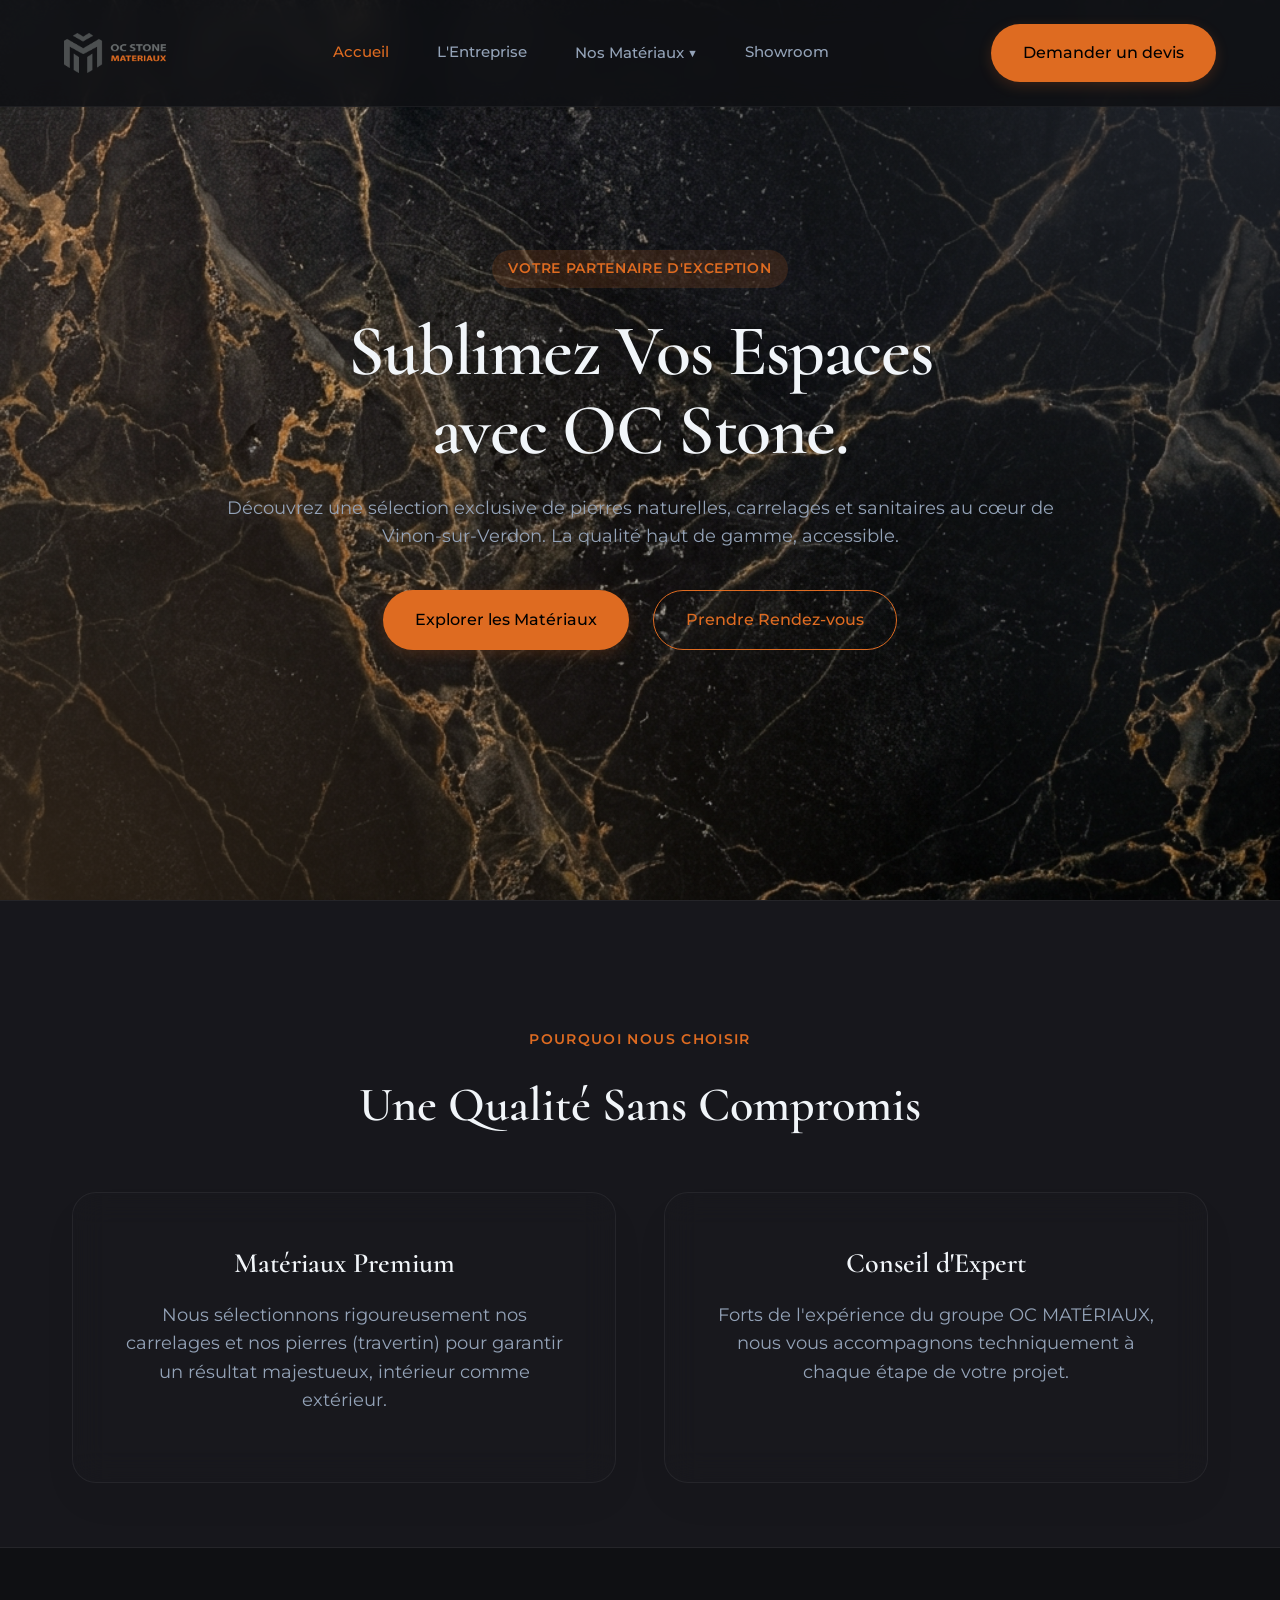
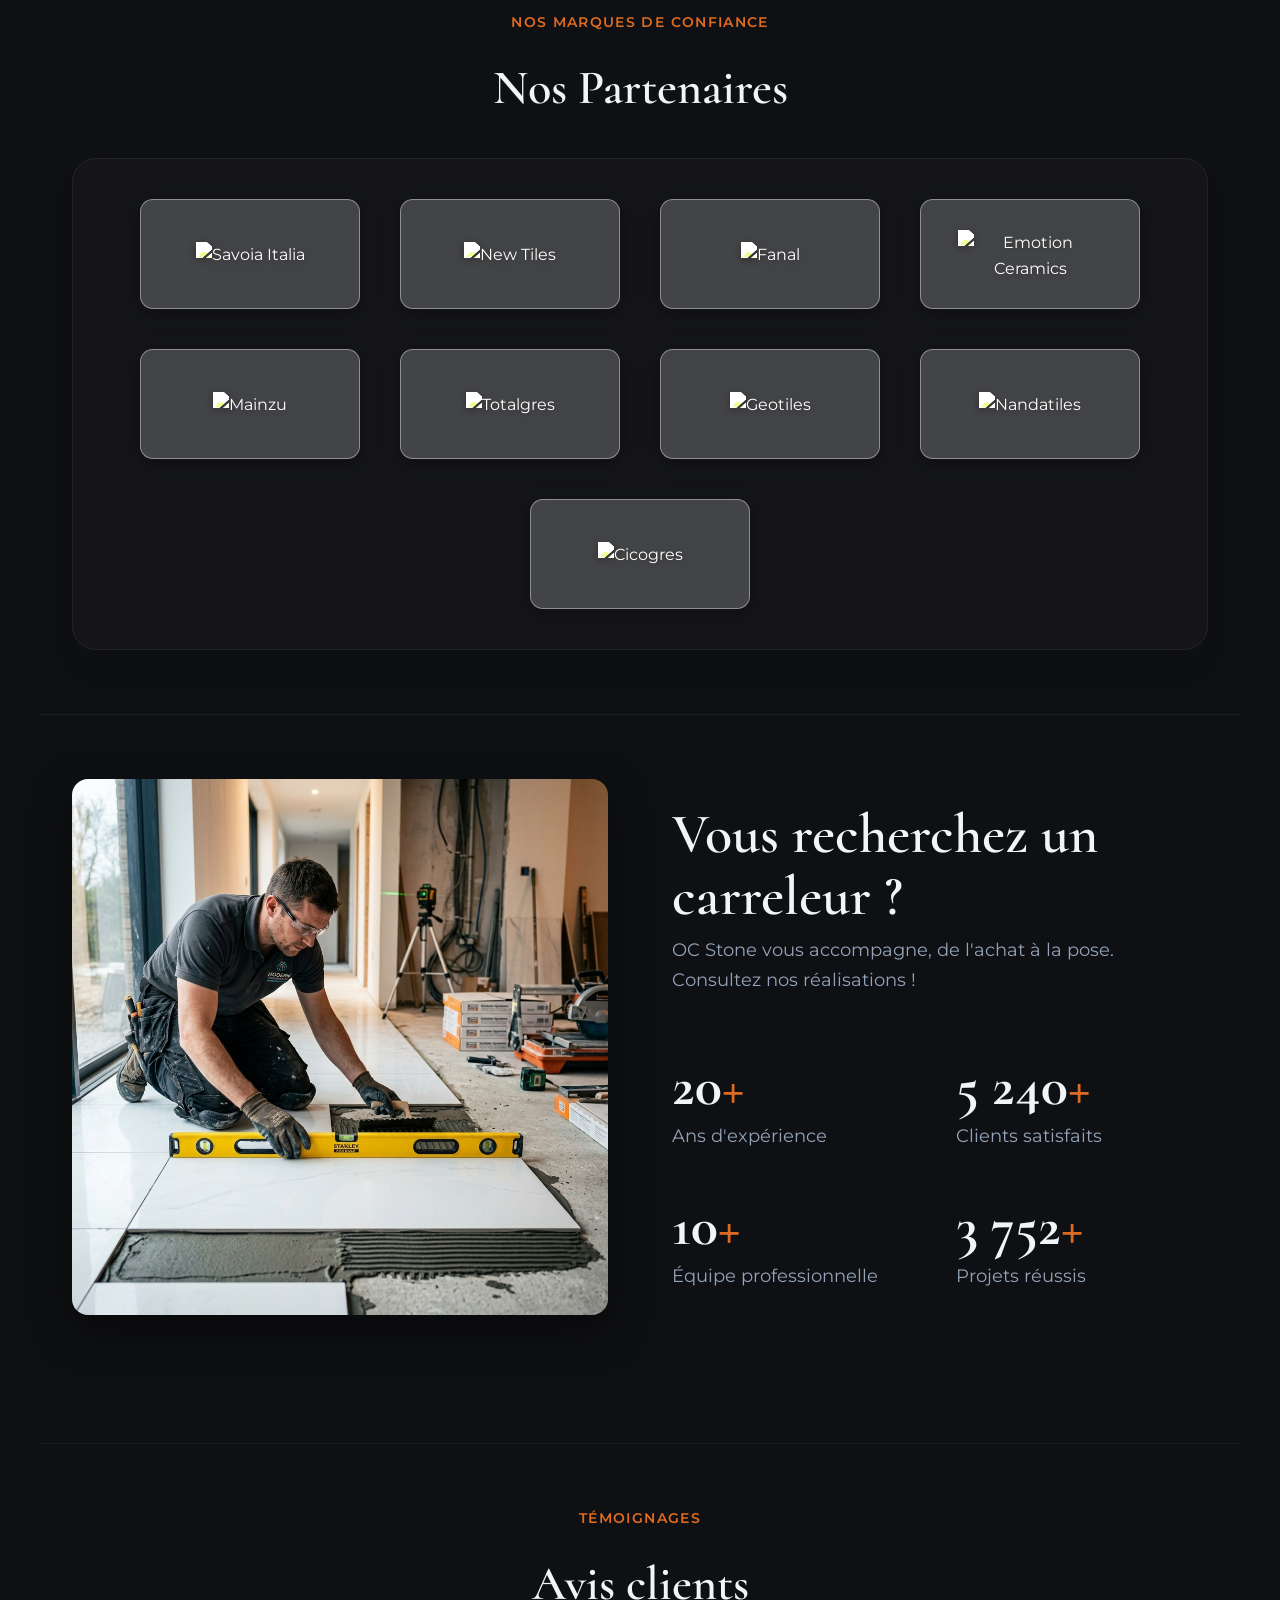
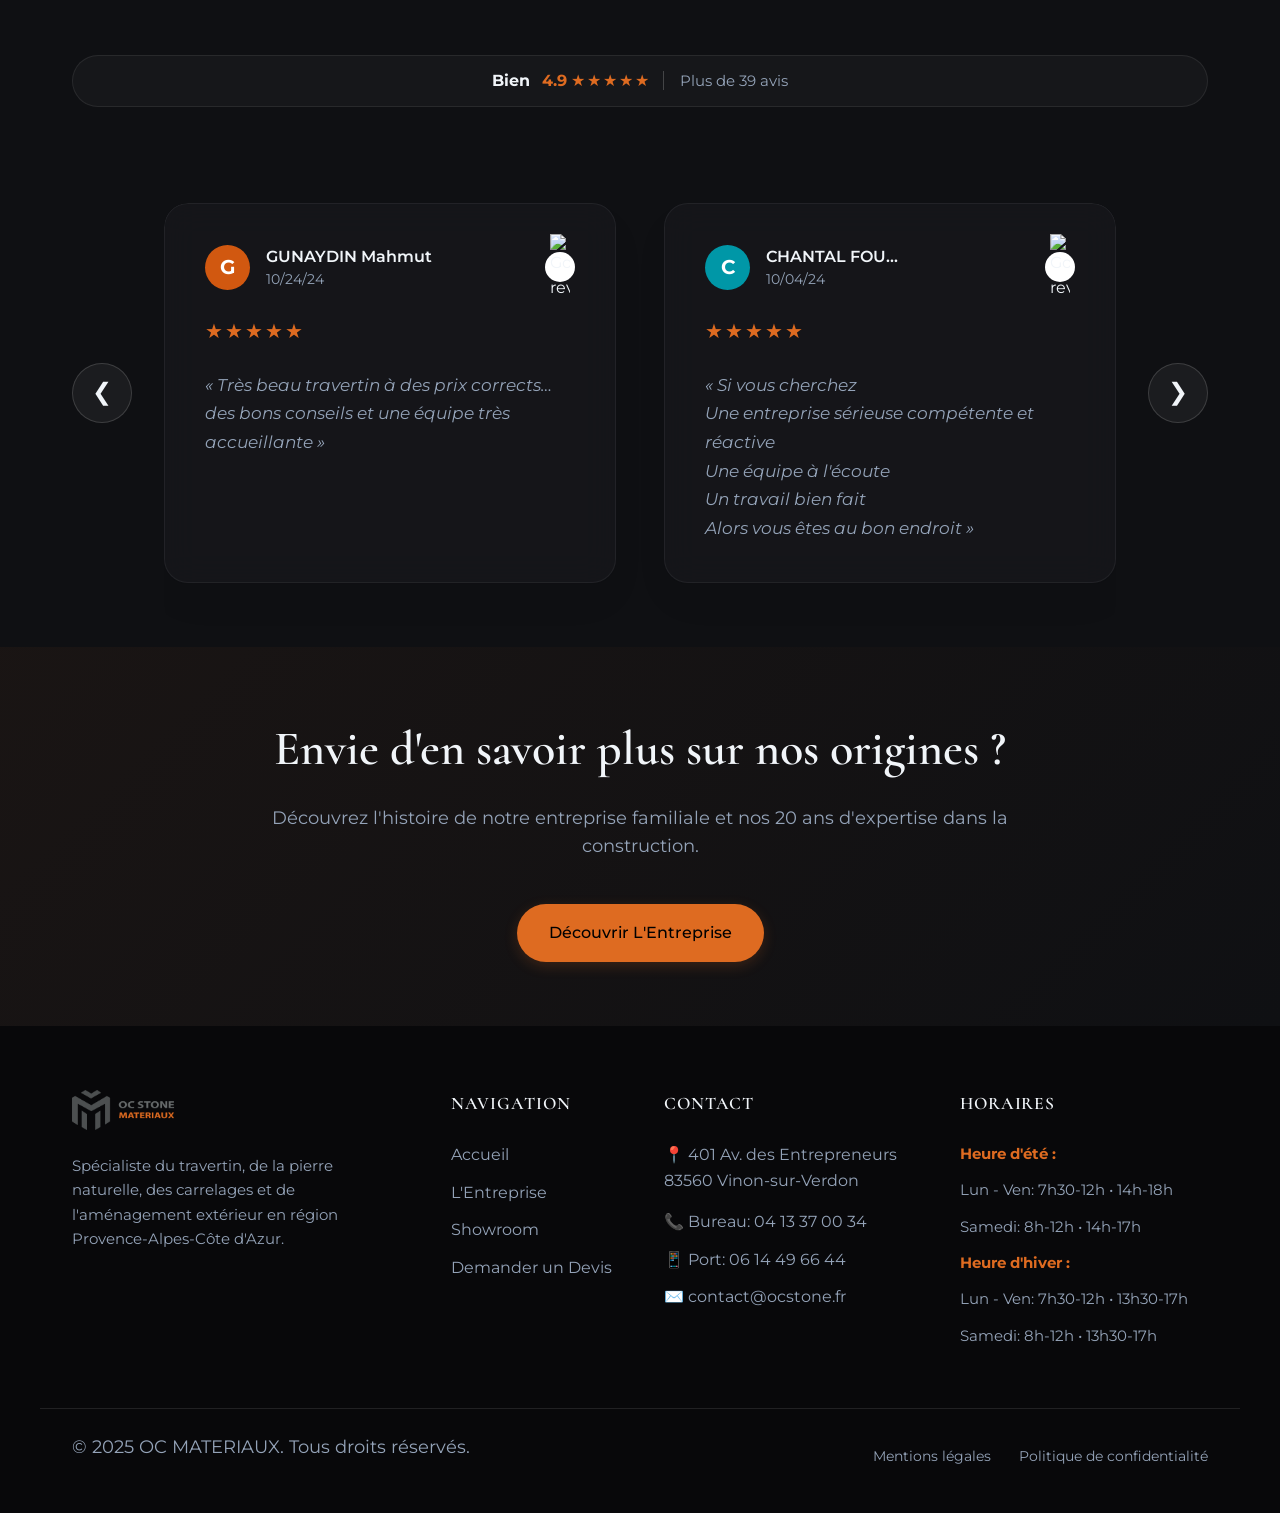
==== index.html @ 15d13b1d "UI: Completely disable and remove materiaux.html, replacing its links with direct material subpages " ====
<!DOCTYPE html>
<html lang="fr">
<head>
    <meta charset="UTF-8">
    <meta name="viewport" content="width=device-width, initial-scale=1.0">
    <title>Accueil | OC Stone Matériaux</title>
    <meta name="description" content="Découvrez OC Stone Matériaux. Expertise familiale en carrelages, travertin et sanitaires haut de gamme à Vinon-sur-Verdon.">
    <link rel="stylesheet" href="styles.css">
    <link href="https://fonts.googleapis.com/css2?family=Cormorant:wght@400;500;600;700&family=Montserrat:wght@300;400;500;600&display=swap" rel="stylesheet">
</head>
<body>
    <header class="navbar">
        <div class="logo">
            <img src="images/logo-orange.png" alt="OC Stone Logo">
        </div>
        <nav>
            <a href="index.html" class="active">Accueil</a>
            <a href="entreprise.html">L'Entreprise</a>
            <div class="nav-dropdown">
                <a href="javascript:void(0)" class="no-nav">Nos Matériaux ▼</a>
                <div class="dropdown-content">
                    <a href="carrelages.html">Carrelages</a>
                    <a href="travertin.html">Travertin</a>
                    <a href="faience.html">Faïence</a>
                    <a href="sanitaires.html">Sanitaires</a>
                    <a href="salle-de-bain.html">Salle de bain</a>
                    <a href="deco.html">Déco</a>
                </div>
            </div>
            <a href="showroom.html">Showroom</a>
        </nav>
        <div class="nav-actions">
            <a href="devis.html" class="btn-primary">Demander un devis</a>
        </div>
    </header>

    <main>
        <section class="hero glass-hero">
            <div class="hero-content">
                <span class="badge">VOTRE PARTENAIRE D'EXCEPTION</span>
                <h1>Sublimez Vos Espaces<br>avec OC Stone.</h1>
                <p>Découvrez une sélection exclusive de pierres naturelles, carrelages et sanitaires au cœur de Vinon-sur-Verdon. La qualité haut de gamme, accessible.</p>
                <div class="hero-buttons">
                    <a href="carrelages.html" class="btn-primary">Explorer les Matériaux</a>
                    <a href="showroom.html" class="btn-secondary">Prendre Rendez-vous</a>
                </div>
            </div>
            <!-- Glassmorphism decorative orbs -->
            <div class="orb orb-1"></div>
            <div class="orb orb-2"></div>
        </section>

        <!-- A quick featured section -->
        <section class="bg-light pt-8rem pb-4rem">
            <div class="container text-center staggered-reveal">
                <span class="subheading">POURQUOI NOUS CHOISIR</span>
                <h2>Une Qualité Sans Compromis</h2>
                <div class="pillars-grid">
                    <div class="pillar-card glass-card hover-lift">
                        <h3>Matériaux Premium</h3>
                        <p>Nous sélectionnons rigoureusement nos carrelages et nos pierres (travertin) pour garantir un résultat majestueux, intérieur comme extérieur.</p>
                    </div>
                    <div class="pillar-card glass-card hover-lift">
                        <h3>Conseil d'Expert</h3>
                        <p>Forts de l'expérience du groupe OC MATÉRIAUX, nous vous accompagnons techniquement à chaque étape de votre projet.</p>
                    </div>
                </div>
            </div>
        </section>

        <!-- Section Partenaires -->
        <section class="partners-section pt-4rem pb-4rem text-center">
            <div class="container staggered-reveal">
                <span class="subheading">NOS MARQUES DE CONFIANCE</span>
                <h2 class="mb-2rem">Nos Partenaires</h2>
                <div class="partners-grid glass-card">
                    <a href="https://www.savoiaitalia.com/fr" target="_blank" rel="noopener" title="Savoia Italia"><img src="https://www.ocstone.fr/wp-content/uploads/2025/03/image.png" alt="Savoia Italia"></a>
                    <a href="https://new-tiles.com/fr/" target="_blank" rel="noopener" title="New Tiles"><img src="https://www.ocstone.fr/wp-content/uploads/2025/03/NEWTILES-02-1.png" alt="New Tiles"></a>
                    <a href="https://www.fanal.com/fr/" target="_blank" rel="noopener" title="Fanal"><img src="https://www.ocstone.fr/wp-content/uploads/2025/03/Fanal.png" alt="Fanal"></a>
                    <a href="https://emotionceramics.es/fr" target="_blank" rel="noopener" title="Emotion Ceramics"><img src="https://www.ocstone.fr/wp-content/uploads/2025/03/02-emotion-ceramics-1675843070x2IhJ.png" alt="Emotion Ceramics"></a>
                    <a href="https://www.mainzu.com/" target="_blank" rel="noopener" title="Mainzu"><img src="https://www.ocstone.fr/wp-content/uploads/2025/03/logo-mainzu.png" alt="Mainzu"></a>
                    <a href="https://www.totalgres.com/" target="_blank" rel="noopener" title="Totalgres"><img src="https://www.ocstone.fr/wp-content/uploads/2025/03/totalgres_logo-1.png" alt="Totalgres"></a>
                    <a href="https://www.geotiles.com/fr/" target="_blank" rel="noopener" title="Geotiles"><img src="https://www.ocstone.fr/wp-content/uploads/2025/03/geotiles_logo24_RGB_logo_geotiles_white.png" alt="Geotiles"></a>
                    <a href="https://www.nandatiles.es/fr/" target="_blank" rel="noopener" title="Nandatiles"><img src="https://www.ocstone.fr/wp-content/uploads/2025/03/logo-nandatiles.png" alt="Nandatiles"></a>
                    <a href="https://www.cicogres.es/" target="_blank" rel="noopener" title="Cicogres"><img src="https://www.ocstone.fr/wp-content/uploads/2025/03/logo-cicogres-blanco.png" alt="Cicogres"></a>
                </div>
            </div>
        </section>

        <!-- Section Carreleur -->
        <section class="container border-t-subtle pt-4rem pb-8rem">
            <div class="carreleur-split staggered-reveal">
                <!-- Left: Full Image -->
                <div class="c-image hover-lift">
                    <img src="images/carreleur_pro.png" alt="Carreleur pro en pleine pose">
                </div>
                
                <!-- Right: Text & Stats -->
                <div class="c-content">
                    <h2 class="fs-3-8rem mb-1-5rem">Vous recherchez un carreleur ?</h2>
                    <p class="fs-1-15rem color-muted mb-4rem">OC Stone vous accompagne, de l'achat à la pose.<br>Consultez nos réalisations !</p>
                    
                    <div class="c-stats">
                        <div class="stat-box">
                            <span class="stat-num">20<span class="color-primary">+</span></span>
                            <span class="stat-text">Ans d'expérience</span>
                        </div>
                        <div class="stat-box">
                            <span class="stat-num">5 240<span class="color-primary">+</span></span>
                            <span class="stat-text">Clients satisfaits</span>
                        </div>
                        <div class="stat-box">
                            <span class="stat-num">10<span class="color-primary">+</span></span>
                            <span class="stat-text">Équipe professionnelle</span>
                        </div>
                        <div class="stat-box">
                            <span class="stat-num">3 752<span class="color-primary">+</span></span>
                            <span class="stat-text">Projets réussis</span>
                        </div>
                    </div>
                </div>
            </div>
        </section>

        <!-- Section Avis Clients -->
        <section class="testimonials-section container pt-4rem pb-4rem border-t-subtle">
            <div class="text-center staggered-reveal mb-6rem">
                <span class="subheading">TÉMOIGNAGES</span>
                <h2 class="mb-2rem">Avis clients</h2>
                
                <!-- Horizontal Rating Pill -->
                <div class="rating-summary d-inline-flex">
                    <span class="fs-1-5rem font-weight-bold">Bien</span>
                    <span class="fs-1-5rem color-primary rating-score">4.9</span>
                    <span class="color-primary rating-stars">★★★★★</span>
                    <span class="fs-0-95rem color-muted rating-count">Plus de 39 avis</span>
                </div>
            </div>
            
            <div class="testimonials-carousel-wrapper staggered-reveal">
                <!-- Bouton Précédent -->
                <button class="slider-arrow" id="review-prev">❮</button>

                <!-- Zone d'affichage des avis -->
                <div class="testimonials-window">
                    <div class="testimonials-track" id="review-track">
                        <!-- Review 1 -->
                        <div class="glass-card testimonial-card hover-lift">
                            <div class="testimonial-header">
                                <div class="avatar bg-orange">G</div>
                                <div class="user-info">
                                    <span class="user-name">GUNAYDIN Mahmut</span>
                                    <span class="review-date">10/24/24</span>
                                </div>
                                <div class="google-icon"><img src="https://upload.wikimedia.org/wikipedia/commons/c/c1/Google_%22G%22_logo.svg" alt="Google review" width="20"></div>
                            </div>
                            <div class="stars color-primary mb-1-5rem">★★★★★</div>
                            <p class="testimonial-text mb-0">« Très beau travertin à des prix corrects… des bons conseils et une équipe très accueillante »</p>
                        </div>

                        <!-- Review 2 -->
                        <div class="glass-card testimonial-card hover-lift">
                            <div class="testimonial-header">
                                <div class="avatar bg-teal">C</div>
                                <div class="user-info">
                                    <span class="user-name">CHANTAL FOU...</span>
                                    <span class="review-date">10/04/24</span>
                                </div>
                                <div class="google-icon"><img src="https://upload.wikimedia.org/wikipedia/commons/c/c1/Google_%22G%22_logo.svg" alt="Google review" width="20"></div>
                            </div>
                            <div class="stars color-primary mb-1-5rem">★★★★★</div>
                            <p class="testimonial-text mb-0">« Si vous cherchez<br>Une entreprise sérieuse compétente et réactive<br>Une équipe à l'écoute<br>Un travail bien fait<br>Alors vous êtes au bon endroit »</p>
                        </div>
                        
                        <!-- Review 3 -->
                        <div class="glass-card testimonial-card hover-lift">
                            <div class="testimonial-header">
                                <div class="avatar bg-dark-orange">N</div>
                                <div class="user-info">
                                    <span class="user-name">Nicolas Parede</span>
                                    <span class="review-date">09/23/25</span>
                                </div>
                                <div class="google-icon"><img src="https://upload.wikimedia.org/wikipedia/commons/c/c1/Google_%22G%22_logo.svg" alt="Google review" width="20"></div>
                            </div>
                            <div class="stars color-primary mb-1-5rem">★★★★★</div>
                            <p class="testimonial-text mb-0">« Une superbe entreprise Je recommande vivement »</p>
                        </div>

                        <!-- Review 4 -->
                        <div class="glass-card testimonial-card hover-lift">
                            <div class="testimonial-header">
                                <div class="avatar bg-green">V</div>
                                <div class="user-info">
                                    <span class="user-name">Valou B.</span>
                                    <span class="review-date">04/30/25</span>
                                </div>
                                <div class="google-icon"><img src="https://upload.wikimedia.org/wikipedia/commons/c/c1/Google_%22G%22_logo.svg" alt="Google review" width="20"></div>
                            </div>
                            <div class="stars color-primary mb-1-5rem">★★★★★</div>
                            <p class="testimonial-text mb-0">« Avec O.C Stone, nous avons rénové la maison de famille sur Gréoux les Bains . Ils ont fait un excellent travail avec des matériaux de qualité. Nous vous les recommdons et je les remercie encore. Merci Oguz »</p>
                        </div>
                    </div>
                </div>

                <!-- Bouton Suivant -->
                <button class="slider-arrow" id="review-next">❯</button>
            </div>
        </section>

        <!-- Slider Script -->
        <script>
            document.addEventListener("DOMContentLoaded", () => {
                const track = document.getElementById("review-track");
                const prevBtn = document.getElementById("review-prev");
                const nextBtn = document.getElementById("review-next");
                let currentIndex = 0;
                
                nextBtn.addEventListener("click", () => {
                    const cards = track.children;
                    const maxIndex = window.innerWidth > 900 ? cards.length - 2 : cards.length - 1;
                    if (currentIndex < maxIndex) {
                        currentIndex++;
                        updateSlider();
                    }
                });
                
                prevBtn.addEventListener("click", () => {
                    if (currentIndex > 0) {
                        currentIndex--;
                        updateSlider();
                    }
                });

                function updateSlider() {
                    const card = track.children[0];
                    // gap value set in css is 3rem (typically 48px)
                    const gap = parseFloat(getComputedStyle(track).gap) || 48; 
                    const cardWidth = card.offsetWidth;
                    const moveAmount = currentIndex * (cardWidth + gap);
                    track.style.transform = `translateX(-${moveAmount}px)`;
                }
                
                window.addEventListener("resize", updateSlider);
            });
        </script>

        <section class="cta-section">
            <div class="container container-narrow text-center effect-morphing">
                <h2>Envie d'en savoir plus sur nos origines ?</h2>
                <p>Découvrez l'histoire de notre entreprise familiale et nos 20 ans d'expertise dans la construction.</p>
                <a href="entreprise.html" class="btn-primary btn-large mt-4">Découvrir L'Entreprise</a>
            </div>
        </section>
    </main>

    <footer class="site-footer">
        <div class="footer-grid container">
            <div class="footer-col">
                <img src="images/logo-orange.png" alt="OC Stone Logo" class="mb-1-5rem footer-logo">
                <p class="fs-0-95rem">Spécialiste du travertin, de la pierre naturelle, des carrelages et de l'aménagement extérieur en région Provence-Alpes-Côte d'Azur.</p>
            </div>
            
            <div class="footer-col">
                <h4>Navigation</h4>
                <ul>
                    <li><a href="index.html">Accueil</a></li>
                    <li><a href="entreprise.html">L'Entreprise</a></li>
                    <li><a href="showroom.html">Showroom</a></li>
                    <li><a href="devis.html">Demander un Devis</a></li>
                </ul>
            </div>
            
            <div class="footer-col">
                <h4>Contact</h4>
                <ul>
                    <li><a href="https://maps.app.goo.gl/pUawkvNC47tRd5L9A" target="_blank" rel="noopener">📍 401 Av. des Entrepreneurs<br>83560 Vinon-sur-Verdon</a></li>
                    <li class="mt-1rem"><a href="tel:+33413370034">📞 Bureau: 04 13 37 00 34</a></li>
                    <li><a href="tel:+33614496644">📱 Port: 06 14 49 66 44</a></li>
                    <li><a href="mailto:contact@ocstone.fr">✉️ contact@ocstone.fr</a></li>
                </ul>
            </div>
            
            <div class="footer-col">
                <h4>Horaires</h4>
                <ul class="fs-0-95rem">
                    <li><strong class="color-primary">Heure d'été :</strong></li>
                    <li>Lun - Ven: 7h30-12h • 14h-18h</li>
                    <li class="mb-1rem">Samedi: 8h-12h • 14h-17h</li>
                    <li><strong class="color-primary">Heure d'hiver :</strong></li>
                    <li>Lun - Ven: 7h30-12h • 13h30-17h</li>
                    <li>Samedi: 8h-12h • 13h30-17h</li>
                </ul>
            </div>
        </div>
        
        <div class="footer-bottom-bar container">
            <p>&copy; 2025 OC MATERIAUX. Tous droits réservés.</p>
            <div class="footer-bottom-links">
                <a href="#mentions">Mentions légales</a>
                <a href="#confidentialite">Politique de confidentialité</a>
            </div>
        </div>
    </footer>
</body>
</html>
---- styles.css ----
:root {
    --primary: #de6b21; /* Softer orange */
    --secondary: #c75712;
    --cta: #de6b21;
    --cta-hover: #f07f35;
    --bg: #0f1013; /* Very dark slate, almost black */
    --text-main: #f1f5f9;
    --text-muted: #94a3b8;
    --glass-bg: rgba(25, 26, 30, 0.6);
    --glass-border: rgba(255, 255, 255, 0.06);
    
    --font-heading: 'Cormorant', serif;
    --font-body: 'Montserrat', sans-serif;
    
    --transition: all 0.4s cubic-bezier(0.16, 1, 0.3, 1);
}

* {
    margin: 0;
    padding: 0;
    box-sizing: border-box;
}

body {
    font-family: var(--font-body);
    background-color: var(--bg);
    background-image: 
        radial-gradient(circle at top right, rgba(40, 45, 55, 0.8), transparent 50%),
        radial-gradient(circle at bottom left, rgba(60, 45, 30, 0.7), transparent 60%),
        url('./images/nero_portoro_marble_texture.png');
    background-size: cover;
    background-position: center;
    background-attachment: fixed;
    color: var(--text-main);
    line-height: 1.6;
    overflow-x: hidden;
}

a {
    text-decoration: none;
    color: inherit;
    cursor: pointer;
    transition: var(--transition);
}

img {
    max-width: 100%;
    display: block;
}

/* Typography */
h1, h2, h3, h4 {
    font-family: var(--font-heading);
    color: var(--text-main);
    font-weight: 600;
}

h1 { font-size: 4.5rem; line-height: 1.1; margin-bottom: 1.5rem; letter-spacing: -0.02em; }
h2 { font-size: 3rem; margin-bottom: 1.5rem; }
h3 { font-size: 1.75rem; margin-bottom: 1rem; }
p { margin-bottom: 1.25rem; color: var(--text-muted); font-size: 1.1rem; }

/* Components */
.container {
    max-width: 1200px;
    margin: 0 auto;
    padding: 0 2rem;
}
.container-narrow { max-width: 800px; margin: 0 auto; }
.text-center { text-align: center; }
.text-left { text-align: left; }
.mt-4 { margin-top: 1.5rem; }

.btn-primary, .btn-secondary {
    display: inline-flex;
    align-items: center;
    justify-content: center;
    padding: 1rem 2rem;
    font-size: 1rem;
    font-weight: 500;
    border-radius: 9999px; /* Pill shape for elegance */
    transition: var(--transition);
}

.btn-primary {
    background-color: var(--cta);
    color: #000;
    box-shadow: 0 4px 14px rgba(222, 107, 33, 0.2);
}

.btn-primary:hover {
    background-color: var(--cta-hover);
    transform: translateY(-2px);
    box-shadow: 0 6px 20px rgba(222, 107, 33, 0.3);
}

.btn-secondary {
    background-color: transparent;
    border: 1px solid var(--primary);
    color: var(--primary);
}

.btn-secondary:hover {
    background-color: var(--primary);
    color: #fff;
}

.badge {
    display: inline-block;
    padding: 0.5rem 1rem;
    border-radius: 9999px;
    background-color: rgba(222, 107, 33, 0.15);
    color: var(--primary);
    font-size: 0.85rem;
    font-weight: 600;
    letter-spacing: 0.05em;
    margin-bottom: 1.5rem;
}

/* Navbar */
.navbar {
    position: fixed;
    top: 0; left: 0; right: 0;
    display: flex;
    justify-content: space-between;
    align-items: center;
    padding: 1.5rem 4rem;
    z-index: 100;
    background: rgba(15, 16, 19, 0.85);
    -webkit-backdrop-filter: blur(12px);
    backdrop-filter: blur(12px);
    border-bottom: 1px solid rgba(255, 255, 255, 0.05);
}
.navbar .logo {
    font-family: var(--font-heading);
    font-size: 1.5rem;
    font-weight: 700;
    letter-spacing: 0.05em;
    color: var(--text-main);
}
.navbar .logo img {
    height: 40px;
    width: auto;
}
.navbar nav {
    display: flex;
    gap: 3rem;
}
.navbar nav a {
    font-weight: 500;
    color: var(--text-muted);
    font-size: 0.95rem;
}
.navbar nav a:hover, .navbar nav a.active {
    color: var(--cta);
}

/* Dropdown */
.nav-dropdown {
    position: relative;
    display: inline-block;
}
.dropdown-content {
    display: none;
    position: absolute;
    background-color: rgba(25, 26, 30, 0.95);
    -webkit-backdrop-filter: blur(12px);
    backdrop-filter: blur(12px);
    border: 1px solid var(--glass-border);
    min-width: 200px;
    box-shadow: 0px 8px 16px 0px rgba(0,0,0,0.5);
    z-index: 101;
    border-radius: 0.5rem;
    padding: 0.5rem 0;
    top: 150%;
    left: 0;
    opacity: 0;
    transition: opacity 0.3s ease, top 0.3s ease;
}
.dropdown-content a {
    color: var(--text-main);
    padding: 12px 16px;
    text-decoration: none;
    display: block;
    font-size: 0.9rem;
    text-transform: uppercase;
    letter-spacing: 0.05em;
    font-weight: 600;
}
.dropdown-content a:hover {
    background-color: rgba(255, 255, 255, 0.05);
    color: var(--cta);
}
.nav-dropdown:hover .dropdown-content {
    display: block;
    opacity: 1;
    top: 100%;
}

/* Layout specific */
.glass-hero {
    position: relative;
    min-height: 100vh;
    display: flex;
    align-items: center;
    justify-content: center;
    text-align: center;
    overflow: hidden;
}

.hero-small {
    min-height: 50vh;
    padding-top: 8rem;
}

.hero-content {
    position: relative;
    z-index: 10;
    max-width: 900px;
    padding: 0 2rem;
}

.hero-bg {
    background-image: 
        radial-gradient(circle at top right, rgba(40, 45, 55, 0.8), transparent 50%),
        radial-gradient(circle at bottom left, rgba(60, 45, 30, 0.7), transparent 60%),
        url('./images/nero_portoro_marble_texture.png');
    background-size: cover;
    background-position: center;
    background-attachment: fixed;
    padding: 10rem 2rem 5rem 2rem;
    text-align: center;
    position: relative;
    z-index: 5;
}

.product-section {
    padding-top: 4rem;
    padding-bottom: 4rem;
}

.product-split {
    display: flex;
    align-items: center;
    gap: 4rem;
    margin-bottom: 6rem;
}

.product-split:nth-child(even) {
    flex-direction: row-reverse;
}

.product-split img {
    border-radius: 1rem;
    width: 100%;
    box-shadow: 0 10px 30px rgba(0, 0, 0, 0.1);
    max-height: 500px;
    object-fit: cover;
}

.product-text {
    flex: 1;
    min-width: 300px;
}

.product-image {
    flex: 1;
    min-width: 300px;
}

@media (max-width: 768px) {
    .product-split,
    .product-split:nth-child(even) {
        flex-direction: column;
        gap: 2rem;
        margin-bottom: 3rem;
    }

    .product-split img {
        max-height: 350px;
    }
}

.hero-buttons {
    display: flex;
    gap: 1.5rem;
    justify-content: center;
    margin-top: 2.5rem;
}

/* Orbs */
.orb {
    position: absolute;
    border-radius: 50%;
    filter: blur(80px);
    z-index: 0;
    opacity: 0.4;
    animation: float 20s infinite ease-in-out alternate;
}
.orb-1 {
    width: 600px;
    height: 600px;
    background: radial-gradient(circle, rgba(222, 107, 33, 0.15) 0%, rgba(15,16,19,0) 70%);
    top: -100px;
    left: -200px;
}
.orb-2 {
    width: 500px;
    height: 500px;
    background: radial-gradient(circle, rgba(100,120,140,0.3) 0%, rgba(15,16,19,0) 70%);
    bottom: -50px;
    right: -100px;
    animation-delay: -5s;
}

@keyframes float {
    0% { transform: translate(0, 0) scale(1); }
    100% { transform: translate(50px, 40px) scale(1.1); }
}

/* Sections */
.pt-section { padding-top: 8rem; padding-bottom: 8rem; }
.mt-section { margin-top: 5rem; }
.bg-light { background-color: rgba(25, 26, 30, 0.8); position: relative; z-index: 5; border-top: 1px solid var(--glass-border); border-bottom: 1px solid var(--glass-border);}

.subheading {
    display: block;
    font-weight: 600;
    color: var(--cta);
    margin-bottom: 1rem;
    letter-spacing: 0.1em;
    text-transform: uppercase;
    font-size: 0.85rem;
}

.about-grid {
    display: flex;
    align-items: center;
    justify-content: space-between;
    gap: 4rem;
}
.about-text {
    max-width: 800px;
    margin: 0 auto;
    text-align: center;
}
.about-text.full-width-left {
    text-align: left;
    max-width: 100%;
}
.about-content-split {
    display: flex;
    gap: 2rem;
    align-items: flex-start;
    flex-wrap: wrap;
}
.about-content-column {
    flex: 1;
    min-width: 300px;
}
.about-featured-image {
    border-radius: 1rem;
    width: 100%;
    box-shadow: 0 10px 30px rgba(0,0,0,0.1);
}

/* Cards */
.pillars-grid {
    display: grid;
    grid-template-columns: repeat(2, 1fr);
    gap: 3rem;
    margin-top: 3rem;
}

.pillar-img {
    border-radius: 0.5rem;
    margin-bottom: 1rem;
    width: 100%;
}

.glass-card {
    background: var(--glass-bg);
    -webkit-backdrop-filter: blur(16px);
    backdrop-filter: blur(16px);
    border: 1px solid var(--glass-border);
    border-radius: 1.5rem;
    padding: 3rem;
    box-shadow: 0 20px 40px rgba(0, 0, 0, 0.03);
    transition: var(--transition);
}

.hover-lift:hover {
    transform: translateY(-8px);
    box-shadow: 0 30px 60px rgba(0, 0, 0, 0.06);
}

.pillar-date {
    display: inline-block;
    padding: 0.3rem 0.8rem;
    background: rgba(222, 107, 33, 0.1);
    color: var(--primary);
    border-radius: 4px;
    font-weight: 500;
    font-size: 0.8rem;
    margin-bottom: 1.5rem;
}

/* CTA Section */
.cta-section {
    padding: 4rem 2rem;
    background: linear-gradient(135deg, rgba(222, 107, 33, 0.05) 0%, var(--bg) 100%);
    position: relative;
    z-index: 5;
}

.cta-section h2 { margin-bottom: 1rem; }

.contact-info {
    font-size: 0.95rem;
    color: var(--text-muted);
}

/* Footer */
.site-footer {
    background-color: #08080a;
    color: var(--text-muted);
    padding: 4rem 2rem 2rem 2rem;
    position: relative;
    z-index: 10;
    margin-top: auto;
}
.footer-grid {
    display: grid;
    grid-template-columns: 2fr 1fr 1.5fr 1.5fr;
    gap: 3rem;
    text-align: left;
    padding-bottom: 3rem;
}
.footer-logo {
    height: 40px;
    width: auto;
}
.footer-col h4 {
    color: var(--text-main);
    font-size: 1.1rem;
    margin-bottom: 1.5rem;
    letter-spacing: 0.05em;
    text-transform: uppercase;
}
.footer-col ul {
    list-style: none;
}
.footer-col ul li {
    margin-bottom: 0.75rem;
}
.footer-col a {
    color: var(--text-muted);
    text-decoration: none;
    transition: var(--transition);
}
.footer-col a:hover {
    color: var(--cta);
}
.footer-bottom-bar {
    border-top: 1px solid rgba(255, 255, 255, 0.1);
    padding-top: 1.5rem;
    display: flex;
    justify-content: space-between;
    align-items: center;
    font-size: 0.9rem;
}
.footer-bottom-links a {
    margin-left: 1.5rem;
    color: var(--text-muted);
}
.footer-bottom-links a:hover {
    color: var(--cta);
}
@media (max-width: 900px) {
    .footer-grid { grid-template-columns: 1fr 1fr; gap: 2rem; }
    .footer-bottom-bar { flex-direction: column; gap: 1rem; text-align: center; }
    .footer-bottom-links a { margin: 0 0.75rem; }
}
@media (max-width: 500px) {
    .footer-grid { grid-template-columns: 1fr; }
}

/* Form Styles */
.custom-form .form-group {
    margin-bottom: 1.25rem;
}
.custom-form label {
    display: block;
    margin-bottom: 0.5rem;
    color: var(--text-muted);
    font-weight: 500;
}
.custom-form .form-control {
    width: 100%;
    padding: 0.75rem 1rem;
    background: rgba(255, 255, 255, 0.05);
    border: 1px solid var(--glass-border);
    border-radius: 4px;
    color: var(--text-main);
    font-family: var(--font-body);
    transition: var(--transition);
}
.custom-form .form-control:focus {
    outline: none;
    border-color: var(--primary);
    background: rgba(255, 255, 255, 0.08);
}
.custom-form .form-check {
    display: flex;
    align-items: center;
    gap: 0.5rem;
}
.form-check-label {
    font-size: 0.9rem;
    margin-bottom: 2px;
}
.btn-submit {
    padding: 1rem;
    width: 100%;
    font-size: 1.1rem;
    border: none;
    border-radius: 8px;
    font-weight: 600;
}
.contact-form-card {
    padding: 2.5rem;
}
.devis-grid {
    display: grid;
    grid-template-columns: 1fr 1fr;
    gap: 4rem;
    align-items: start;
}
.showroom-text-content {
    max-width: 800px;
    color: var(--text-muted);
    font-size: 1.1rem;
    line-height: 1.8;
}

/* Responsiveness */
@media (max-width: 768px) {
    h1 { font-size: 3rem; }
    h2 { font-size: 2.25rem; }
    .hero-buttons { flex-direction: column; }
    .pillars-grid { grid-template-columns: 1fr; }
    .navbar { padding: 1.5rem 2rem; }
    .navbar nav { display: none; } /* Mobile menu needed logic later */
}

/* Utilities extracted from inline styles */
.pt-10rem { padding-top: 10rem; }
.pt-8rem { padding-top: 8rem; }
.pb-8rem { padding-bottom: 8rem; }
.pt-4rem { padding-top: 4rem; }
.pb-4rem { padding-bottom: 4rem; }
.m-auto { margin: 0 auto; }
.mt-4rem { margin-top: 4rem; }
.mt-3rem { margin-top: 3rem; }
.mt-1rem { margin-top: 1rem; }
.mt-1-5rem { margin-top: 1.5rem; }
.text-main-strong { color: var(--text-main); font-weight: 500; }
.link-cta { color: var(--cta); text-decoration: underline; }
.title-cta-sm { font-size: 1.1rem; margin-bottom: 0.5rem; color: var(--cta); }
.d-block { display: block; }
.a-inherit { color: inherit; text-decoration: none; }
.rounded-3xl { border-radius: 2rem; }
.p-4rem { padding: 4rem; }

/* Devis specific & global utilities */
.fs-3-8rem { font-size: 3.8rem; }
.fs-1-15rem { font-size: 1.15rem; }
.fs-1-1rem { font-size: 1.1rem; }
.fs-0-95rem { font-size: 0.95rem; }
.mb-0 { margin-bottom: 0; }
.mb-0-5rem { margin-bottom: 0.5rem; }
.mb-1-25rem { margin-bottom: 1.25rem; }
.mb-1-5rem { margin-bottom: 1.5rem; }
.mb-2rem { margin-bottom: 2rem; }
.mb-3rem { margin-bottom: 3rem; }
.mb-4rem { margin-bottom: 4rem; }
.mb-5rem { margin-bottom: 5rem; }
.mb-6rem { margin-bottom: 6rem; }
.mt-0 { margin-top: 0; }
.pd-1-2rem { padding: 1rem 2rem; }
.ml-8px { margin-left: 8px; }
.color-muted { color: var(--text-muted); }
.color-primary { color: var(--primary); }
.d-inline-block { display: inline-block; }
.border-l-primary { border-left: 3px solid var(--primary); }
.p-1-5rem { padding: 1.5rem; }
.col-span-full { grid-column: 1 / -1; }
.border-t-subtle { border-top: 1px solid rgba(255, 255, 255, 0.05); }

/* Carreleur Split */
.carreleur-split {
    display: grid;
    grid-template-columns: 1fr 1fr;
    gap: 4rem;
    align-items: center;
}
.c-content {
    display: flex;
    flex-direction: column;
    justify-content: center;
}
.c-content h2 { margin-bottom: 0.5rem; line-height: 1.1; font-size: 3.5rem; }
.c-image img {
    border-radius: 1rem;
    width: 100%;
    object-fit: cover;
    box-shadow: 0 15px 40px rgba(0,0,0,0.5);
}
.c-stats {
    display: grid;
    grid-template-columns: 1fr 1fr;
    gap: 3rem 2rem;
}
.stat-box {
    display: flex;
    flex-direction: column;
}
.stat-num {
    font-size: 3.5rem;
    font-family: var(--font-heading);
    font-weight: 700;
    line-height: 1;
    margin-bottom: 0.5rem;
    color: var(--text-main);
}
.stat-text {
    color: var(--text-muted);
    font-size: 1.1rem;
}
@media (max-width: 900px) {
    .carreleur-split { grid-template-columns: 1fr; gap: 3rem; }
    .c-content h2 { font-size: 2.8rem; }
}

/* Partenaires */
.partners-grid {
    display: flex;
    flex-wrap: wrap;
    justify-content: center;
    align-items: center;
    gap: 2.5rem;
    padding: 2.5rem;
}
.partners-grid a {
    display: flex;
    justify-content: center;
    align-items: center;
    background-color: rgba(255, 255, 255, 0.2); /* Lighter background for better contrast */
    border: 1px solid rgba(255, 255, 255, 0.4);
    border-radius: 0.8rem;
    padding: 1.5rem;
    width: 220px;
    height: 110px;
    transition: var(--transition);
    box-shadow: 0 4px 20px rgba(0, 0, 0, 0.3);
}
.partners-grid a img {
    max-height: 80%;
    max-width: 85%;
    object-fit: contain;
    transition: var(--transition);
    filter: brightness(2.5) contrast(1.2) drop-shadow(0 2px 4px rgba(0,0,0,0.3)); /* Massive brightness boost */
}
.partners-grid a:hover {
    transform: translateY(-8px) scale(1.05);
    background-color: rgba(255, 255, 255, 0.35);
    border-color: var(--primary);
    box-shadow: 0 15px 30px rgba(0, 0, 0, 0.5);
}
.no-nav {
    cursor: default !important;
}
.partners-grid a:hover img {
    filter: drop-shadow(0 4px 8px rgba(0,0,0,0.3)) brightness(1.1);
}

/* Testimonials */
.testimonials-section {
    position: relative;
}
.rating-summary {
    align-items: center;
    gap: 1rem;
    background: rgba(255,255,255,0.03);
    border: 1px solid rgba(255,255,255,0.08);
    padding: 0.75rem 2rem;
    border-radius: 99px;
}
.font-weight-bold {
    font-weight: 700;
}
.rating-score {
    font-weight: 700;
    margin-left: 0.5rem;
}
.rating-stars {
    letter-spacing: 2px;
}
.rating-count {
    border-left: 1px solid rgba(255,255,255,0.2);
    padding-left: 1rem;
    margin-left: 0.5rem;
}
.testimonials-carousel-wrapper {
    position: relative;
    display: flex;
    align-items: center;
    gap: 2rem;
}
.testimonials-window {
    overflow: hidden;
    width: 100%;
    border-radius: 1.5rem;
    padding-bottom: 3rem;
    margin-bottom: -3rem;
}
.testimonials-track {
    display: flex;
    transition: transform 0.6s cubic-bezier(0.25, 1, 0.5, 1);
    gap: 3rem;
}
.testimonial-card {
    display: flex;
    flex-direction: column;
    min-width: calc(50% - 1.5rem);
    flex: 0 0 calc(50% - 1.5rem);
    padding: 2.5rem;
}
.slider-arrow {
    background: rgba(255,255,255,0.05);
    border: 1px solid rgba(255,255,255,0.15);
    color: var(--text-main);
    width: 60px;
    height: 60px;
    border-radius: 50%;
    display: flex;
    align-items: center;
    justify-content: center;
    cursor: pointer;
    transition: var(--transition);
    flex-shrink: 0;
    font-size: 1.5rem;
    padding-bottom: 2px;
}
.slider-arrow:hover {
    background: var(--primary);
    border-color: var(--primary);
    transform: scale(1.1);
    color: #fff;
    box-shadow: 0 10px 20px rgba(222, 107, 33, 0.3);
}

.testimonial-header {
    display: flex;
    align-items: center;
    gap: 1rem;
    margin-bottom: 1.5rem;
}
.testimonial-header .avatar {
    width: 45px;
    height: 45px;
    border-radius: 50%;
    display: flex;
    align-items: center;
    justify-content: center;
    font-weight: 700;
    color: #fff;
    font-size: 1.25rem;
}
.testimonial-header .bg-primary { background-color: var(--primary); }
.testimonial-header .bg-green { background-color: #0f9d58; }
.testimonial-header .bg-orange { background-color: #d15810; }
.testimonial-header .bg-teal { background-color: #0097a7; }
.testimonial-header .bg-dark-orange { background-color: #e65100; }

.user-info {
    display: flex;
    flex-direction: column;
    flex-grow: 1;
    text-align: left;
}
.user-name {
    font-weight: 600;
    color: var(--text-main);
}
.review-date {
    font-size: 0.85rem;
    color: var(--text-muted);
}
.google-icon {
    display: flex;
    align-items: center;
    justify-content: center;
    background: #fff;
    width: 30px;
    height: 30px;
    border-radius: 50%;
    padding: 5px;
}
.stars {
    font-size: 1.25rem;
    letter-spacing: 2px;
}
.testimonial-text {
    font-size: 1.05rem;
    line-height: 1.7;
    flex-grow: 1;
    color: var(--text-muted);
    font-style: italic;
    text-align: left;
}
/* Entreprise Story Layout */
.story-layout {
    display: grid;
    grid-template-columns: 1fr 1.2fr;
    gap: 6rem;
    align-items: center;
}
.story-image {
    position: relative;
}
.story-image img {
    width: 100%;
    border-radius: 2rem;
    box-shadow: 0 30px 60px rgba(0,0,0,0.5);
}
.founder-badge {
    position: absolute;
    bottom: -2rem;
    right: -2rem;
    background: var(--primary);
    padding: 1.5rem 2.5rem;
    border-radius: 1rem;
    color: #fff;
    box-shadow: 0 15px 30px rgba(222, 107, 33, 0.3);
    display: flex;
    flex-direction: column;
}
.founder-name { font-weight: 700; font-size: 1.2rem; }
.founder-title { font-size: 0.9rem; opacity: 0.9; }

/* Bento Grid */
.bento-grid {
    display: grid;
    grid-template-columns: 1fr 1fr 0.8fr;
    grid-auto-rows: minmax(300px, auto);
    gap: 2rem;
}
.bento-box {
    display: flex;
    flex-direction: column;
    justify-content: center;
    padding: 3rem;
}
.bento-box.featured {
    grid-column: span 2;
    flex-direction: row;
    align-items: center;
    gap: 3rem;
    padding: 0;
    overflow: hidden;
}
.bento-box.featured .bento-content {
    padding: 4rem;
    flex: 1;
}
.bento-box.featured .bento-media {
    flex: 1;
    height: 100%;
}
.bento-box.featured .bento-media img {
    width: 100%;
    height: 100%;
    object-fit: cover;
}
.bento-icon { font-size: 3rem; margin-bottom: 1.5rem; }
.bento-meta { 
    display: inline-block;
    font-size: 0.85rem;
    font-weight: 600;
    color: var(--primary);
    text-transform: uppercase;
    letter-spacing: 0.1em;
    margin-bottom: 1rem;
}
.bento-list {
    margin-top: 1.5rem;
    list-style: none;
    color: var(--text-muted);
}
.bento-list li {
    position: relative;
    padding-left: 1.5rem;
    margin-bottom: 0.5rem;
}
.bento-list li::before {
    content: "→";
    position: absolute;
    left: 0;
    color: var(--primary);
}
.bento-box.accent {
    background: linear-gradient(135deg, var(--primary) 0%, var(--secondary) 100%);
    color: #fff;
    text-align: center;
}
.bento-box.accent h3, .bento-box.accent p { color: #fff; }
.stat-line {
    margin-top: 2rem;
    border-top: 1px solid rgba(255,255,255,0.2);
    padding-top: 1.5rem;
}

@media (max-width: 1024px) {
    .story-layout { grid-template-columns: 1fr; gap: 4rem; }
    .bento-grid { grid-template-columns: 1fr; }
    .bento-box.featured { flex-direction: column; }
    .bento-box.featured .bento-media { height: 300px; order: -1; }
}
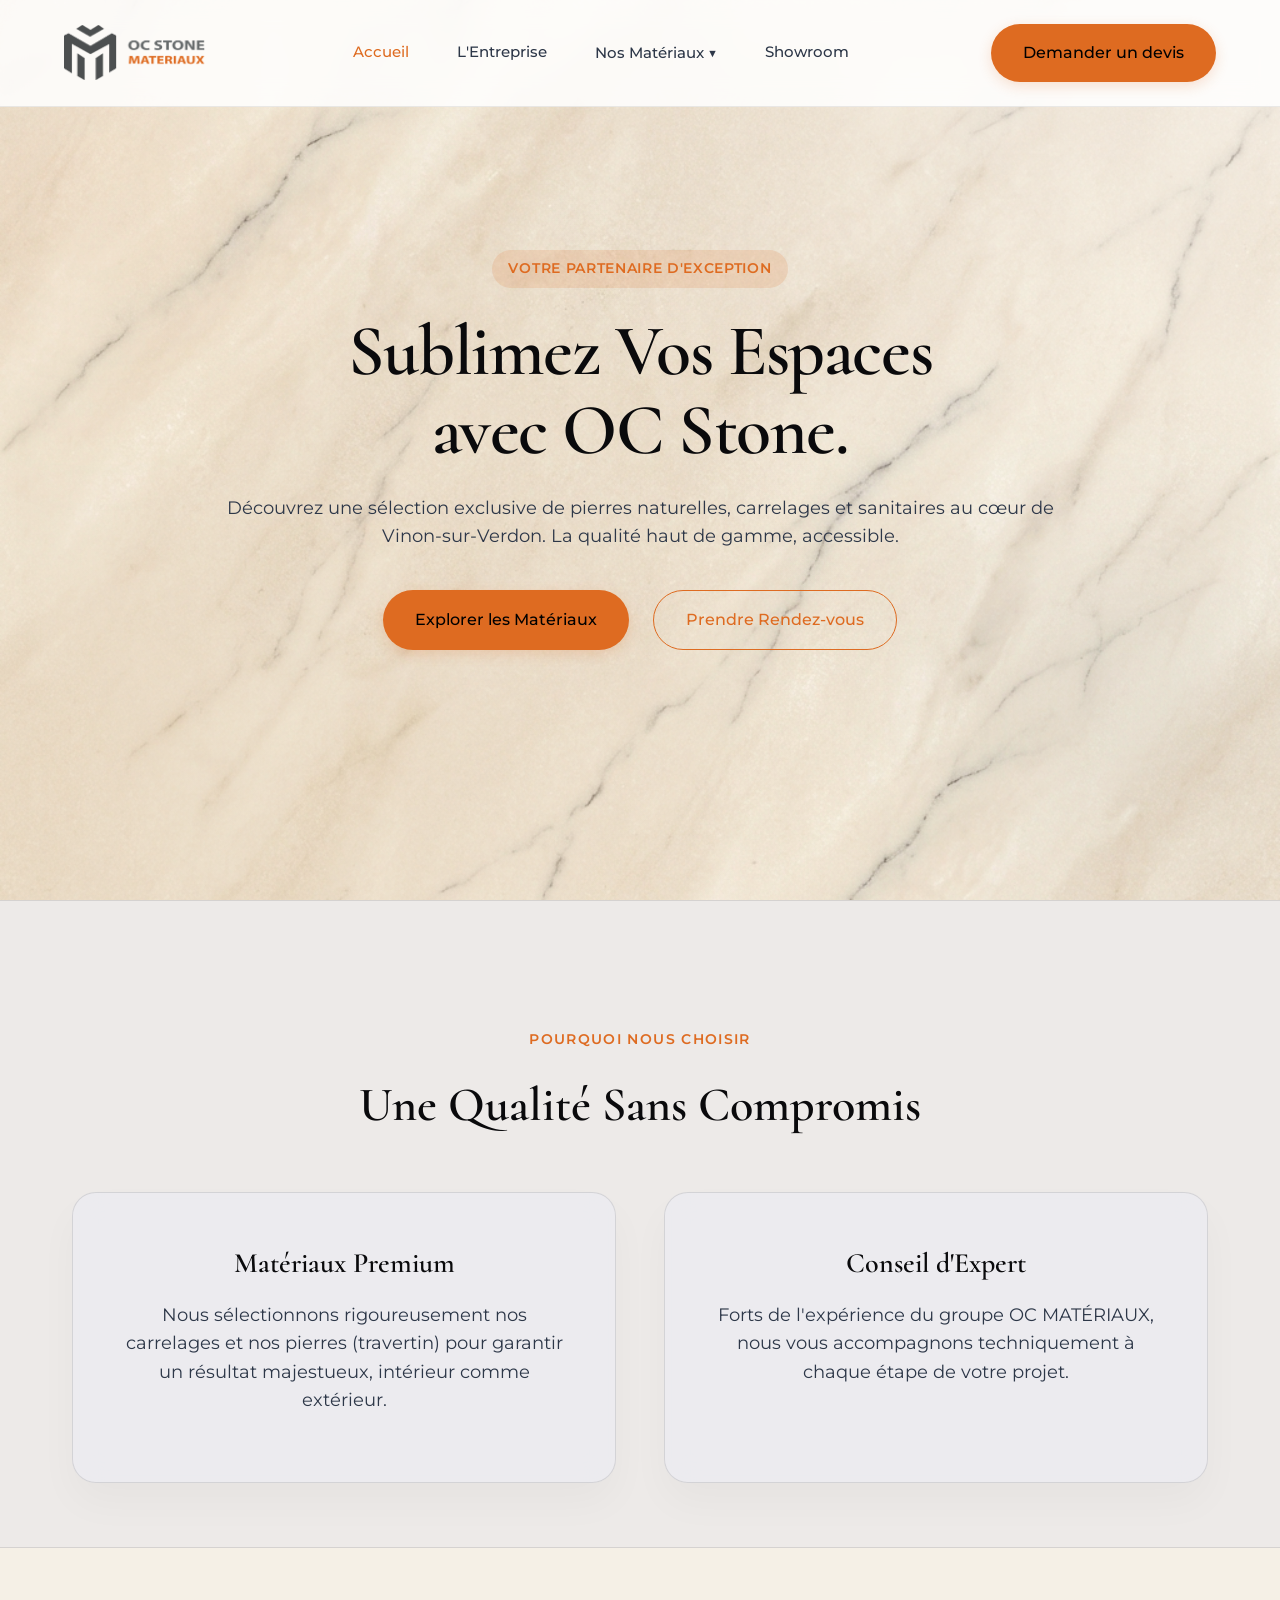
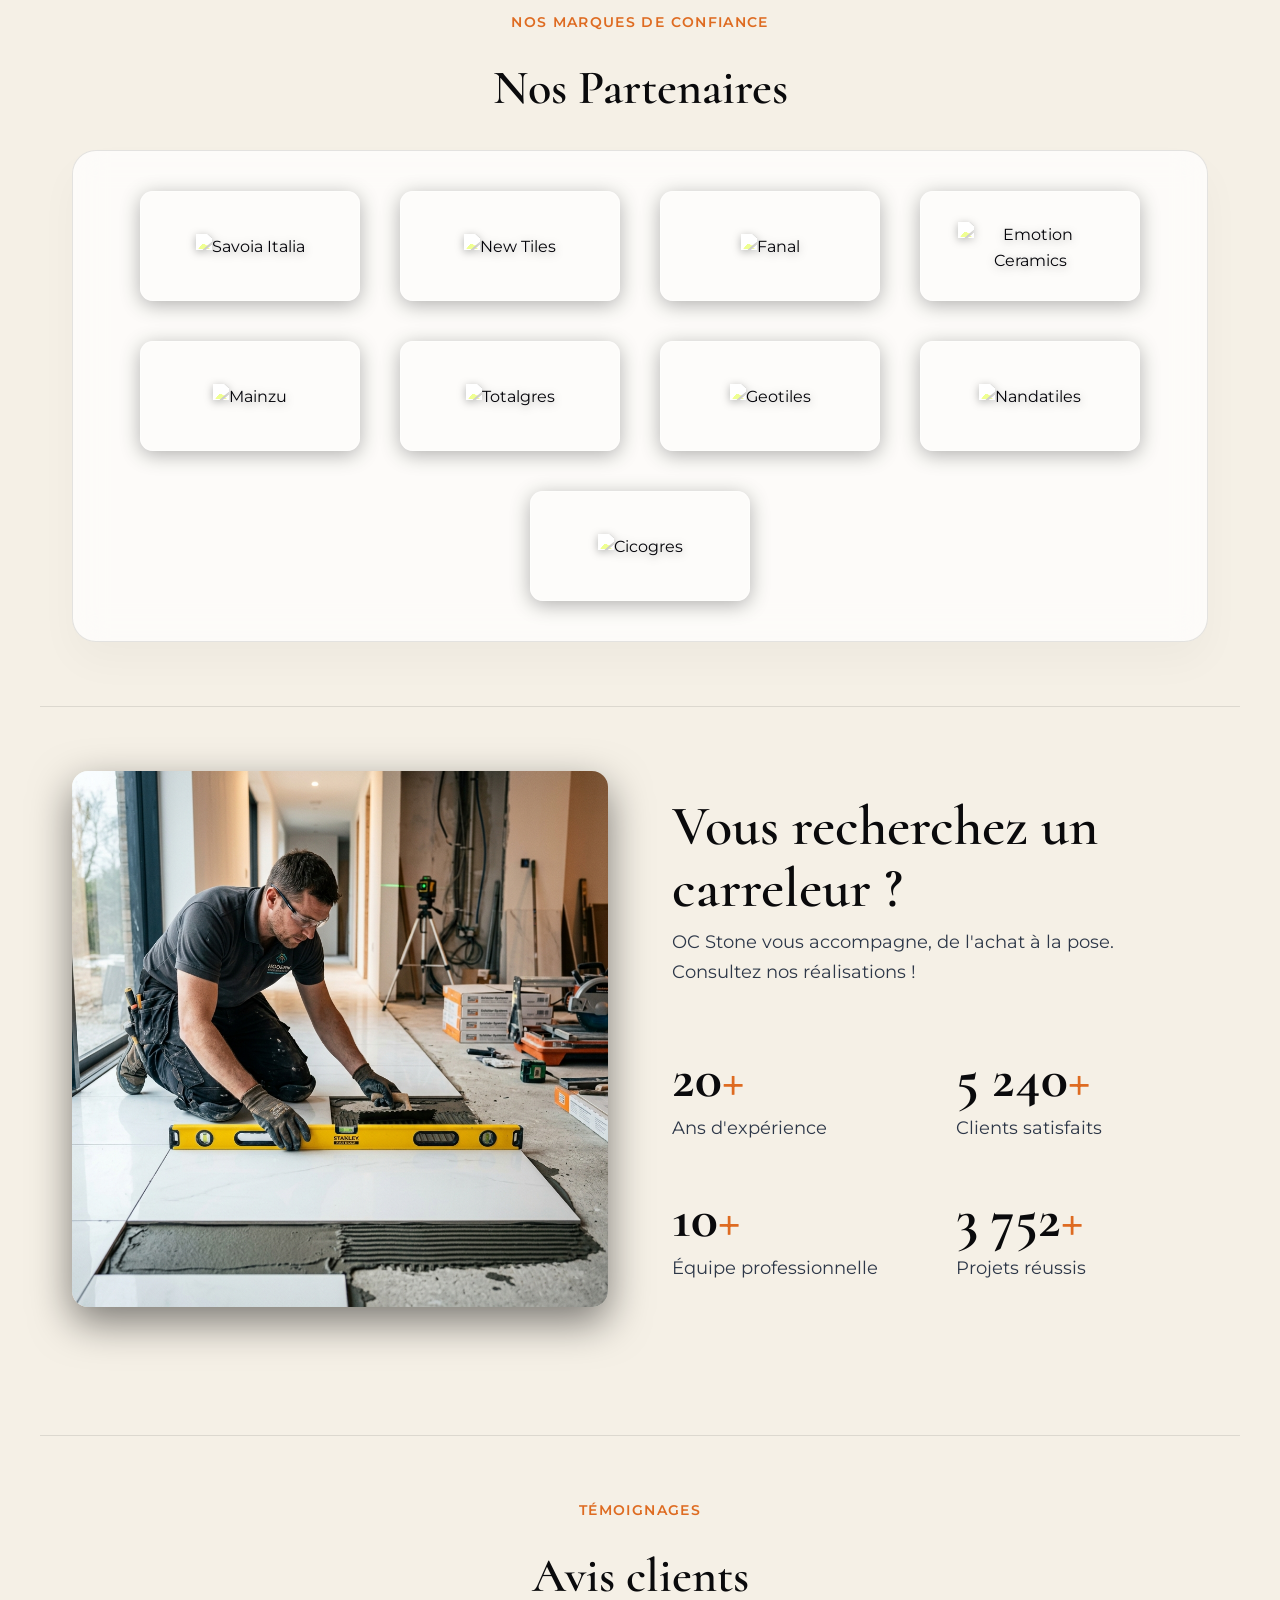
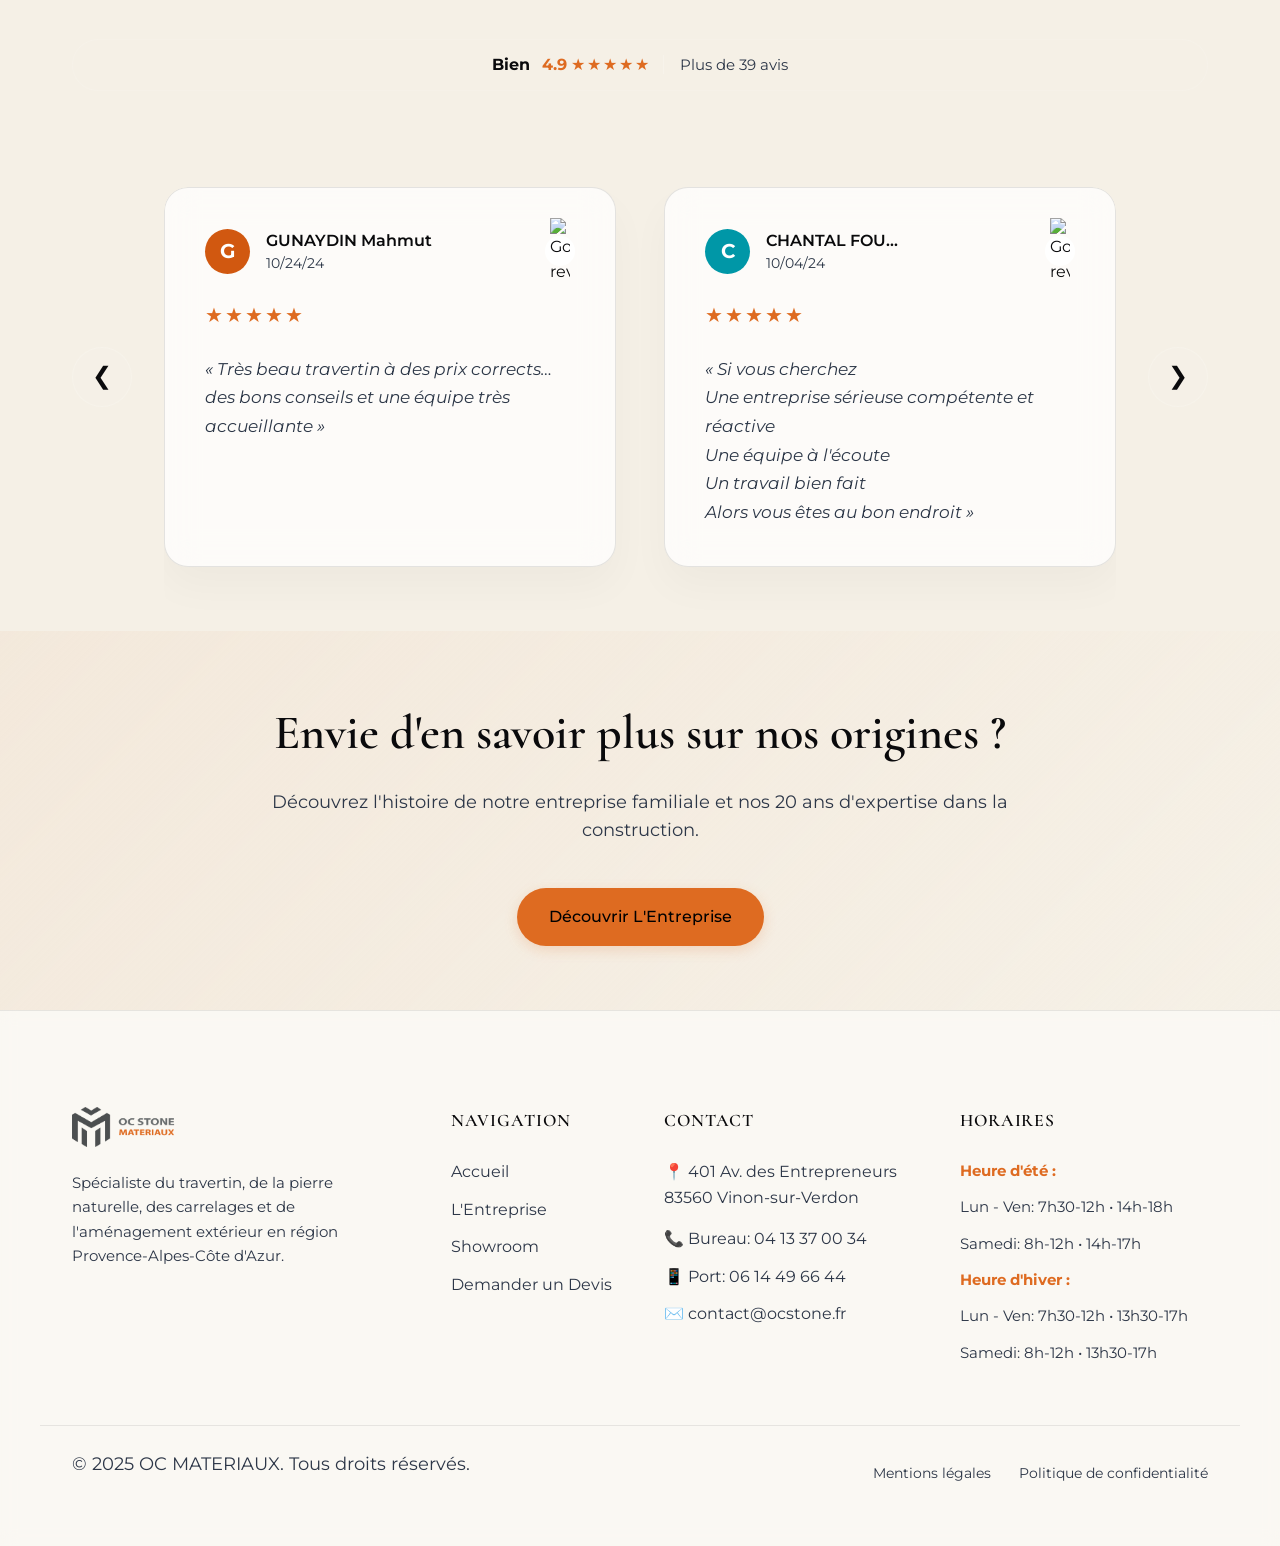
==== commit bafb8eab: "UI: Localize gray card background to 'Choose Us' section only" ====
--- a/index.html
+++ b/index.html
@@ -56,11 +56,11 @@
                 <span class="subheading">POURQUOI NOUS CHOISIR</span>
                 <h2>Une Qualité Sans Compromis</h2>
                 <div class="pillars-grid">
-                    <div class="pillar-card glass-card hover-lift">
+                    <div class="pillar-card glass-card gray-card hover-lift">
                         <h3>Matériaux Premium</h3>
                         <p>Nous sélectionnons rigoureusement nos carrelages et nos pierres (travertin) pour garantir un résultat majestueux, intérieur comme extérieur.</p>
                     </div>
-                    <div class="pillar-card glass-card hover-lift">
+                    <div class="pillar-card glass-card gray-card hover-lift">
                         <h3>Conseil d'Expert</h3>
                         <p>Forts de l'expérience du groupe OC MATÉRIAUX, nous vous accompagnons techniquement à chaque étape de votre projet.</p>
                     </div>
--- a/styles.css
+++ b/styles.css
@@ -3,11 +3,11 @@
     --secondary: #c75712;
     --cta: #de6b21;
     --cta-hover: #f07f35;
-    --bg: #0f1013; /* Very dark slate, almost black */
-    --text-main: #f1f5f9;
-    --text-muted: #94a3b8;
-    --glass-bg: rgba(25, 26, 30, 0.6);
-    --glass-border: rgba(255, 255, 255, 0.06);
+    --bg: #f5f0e6;
+    --text-main: #0a0a0c;
+    --text-muted: #2d3748;
+    --glass-bg: rgba(255, 255, 255, 0.75);
+    --glass-border: rgba(0, 0, 0, 0.1);
     
     --font-heading: 'Cormorant', serif;
     --font-body: 'Montserrat', sans-serif;
@@ -23,11 +23,11 @@
 
 body {
     font-family: var(--font-body);
-    background-color: var(--bg);
+    background-color: #f5f0e6;
     background-image: 
-        radial-gradient(circle at top right, rgba(40, 45, 55, 0.8), transparent 50%),
-        radial-gradient(circle at bottom left, rgba(60, 45, 30, 0.7), transparent 60%),
-        url('./images/nero_portoro_marble_texture.png');
+        radial-gradient(circle at top right, rgba(255, 255, 255, 0.4), transparent 50%),
+        radial-gradient(circle at bottom left, rgba(230, 210, 180, 0.3), transparent 60%),
+        url('./images/beige_black_marble_texture.png');
     background-size: cover;
     background-position: center;
     background-attachment: fixed;
@@ -126,10 +126,10 @@
     align-items: center;
     padding: 1.5rem 4rem;
     z-index: 100;
-    background: rgba(15, 16, 19, 0.85);
+    background: rgba(255, 255, 255, 0.85);
     -webkit-backdrop-filter: blur(12px);
     backdrop-filter: blur(12px);
-    border-bottom: 1px solid rgba(255, 255, 255, 0.05);
+    border-bottom: 1px solid rgba(0, 0, 0, 0.08);
 }
 .navbar .logo {
     font-family: var(--font-heading);
@@ -139,7 +139,7 @@
     color: var(--text-main);
 }
 .navbar .logo img {
-    height: 40px;
+    height: 55px;
     width: auto;
 }
 .navbar nav {
@@ -163,12 +163,12 @@
 .dropdown-content {
     display: none;
     position: absolute;
-    background-color: rgba(25, 26, 30, 0.95);
+    background-color: rgba(255, 255, 255, 0.95);
     -webkit-backdrop-filter: blur(12px);
     backdrop-filter: blur(12px);
     border: 1px solid var(--glass-border);
     min-width: 200px;
-    box-shadow: 0px 8px 16px 0px rgba(0,0,0,0.5);
+    box-shadow: 0px 8px 16px 0px rgba(0,0,0,0.1);
     z-index: 101;
     border-radius: 0.5rem;
     padding: 0.5rem 0;
@@ -188,7 +188,7 @@
     font-weight: 600;
 }
 .dropdown-content a:hover {
-    background-color: rgba(255, 255, 255, 0.05);
+    background-color: rgba(0, 0, 0, 0.03);
     color: var(--cta);
 }
 .nav-dropdown:hover .dropdown-content {
@@ -222,9 +222,9 @@
 
 .hero-bg {
     background-image: 
-        radial-gradient(circle at top right, rgba(40, 45, 55, 0.8), transparent 50%),
-        radial-gradient(circle at bottom left, rgba(60, 45, 30, 0.7), transparent 60%),
-        url('./images/nero_portoro_marble_texture.png');
+        radial-gradient(circle at top right, rgba(255, 255, 255, 0.4), transparent 50%),
+        radial-gradient(circle at bottom left, rgba(230, 210, 180, 0.3), transparent 60%),
+        url('./images/beige_black_marble_texture.png');
     background-size: cover;
     background-position: center;
     background-attachment: fixed;
@@ -253,19 +253,20 @@
 .product-split img {
     border-radius: 1rem;
     width: 100%;
-    box-shadow: 0 10px 30px rgba(0, 0, 0, 0.1);
-    max-height: 500px;
+    box-shadow: 0 30px 60px rgba(0, 0, 0, 0.3);
+    max-height: 650px;
     object-fit: cover;
+    display: block;
 }
 
 .product-text {
     flex: 1;
-    min-width: 300px;
+    min-width: 350px;
 }
 
 .product-image {
-    flex: 1;
-    min-width: 300px;
+    flex: 1.2;
+    min-width: 350px;
 }
 
 @media (max-width: 768px) {
@@ -321,7 +322,7 @@
 /* Sections */
 .pt-section { padding-top: 8rem; padding-bottom: 8rem; }
 .mt-section { margin-top: 5rem; }
-.bg-light { background-color: rgba(25, 26, 30, 0.8); position: relative; z-index: 5; border-top: 1px solid var(--glass-border); border-bottom: 1px solid var(--glass-border);}
+.bg-light { background-color: rgba(230, 230, 235, 0.5); position: relative; z-index: 5; border-top: 1px solid var(--glass-border); border-bottom: 1px solid var(--glass-border);}
 
 .subheading {
     display: block;
@@ -389,6 +390,10 @@
     transition: var(--transition);
 }
 
+.gray-card {
+    background: rgba(235, 235, 240, 0.9) !important;
+}
+
 .hover-lift:hover {
     transform: translateY(-8px);
     box-shadow: 0 30px 60px rgba(0, 0, 0, 0.06);
@@ -422,11 +427,12 @@
 
 /* Footer */
 .site-footer {
-    background-color: #08080a;
-    color: var(--text-muted);
-    padding: 4rem 2rem 2rem 2rem;
-    position: relative;
-    z-index: 10;
+    background-color: rgba(255, 255, 255, 0.5);
+    -webkit-backdrop-filter: blur(8px);
+    backdrop-filter: blur(8px);
+    border-top: 1px solid rgba(0, 0, 0, 0.08);
+    color: var(--text-muted);
+    padding: 6rem 0 3rem 0;
     margin-top: auto;
 }
 .footer-grid {
@@ -462,7 +468,7 @@
     color: var(--cta);
 }
 .footer-bottom-bar {
-    border-top: 1px solid rgba(255, 255, 255, 0.1);
+    border-top: 1px solid rgba(0, 0, 0, 0.08);
     padding-top: 1.5rem;
     display: flex;
     justify-content: space-between;
@@ -581,8 +587,9 @@
 .mb-0-5rem { margin-bottom: 0.5rem; }
 .mb-1-25rem { margin-bottom: 1.25rem; }
 .mb-1-5rem { margin-bottom: 1.5rem; }
-.mb-2rem { margin-bottom: 2rem; }
-.mb-3rem { margin-bottom: 3rem; }
+.m-auto { margin-left: auto; margin-right: auto; }
+.max-w-800 { max-width: 800px; }
+.max-w-1000 { max-width: 1000px; }
 .mb-4rem { margin-bottom: 4rem; }
 .mb-5rem { margin-bottom: 5rem; }
 .mb-6rem { margin-bottom: 6rem; }
@@ -595,7 +602,7 @@
 .border-l-primary { border-left: 3px solid var(--primary); }
 .p-1-5rem { padding: 1.5rem; }
 .col-span-full { grid-column: 1 / -1; }
-.border-t-subtle { border-top: 1px solid rgba(255, 255, 255, 0.05); }
+.border-t-subtle { border-top: 1px solid rgba(0, 0, 0, 0.1); }
 
 /* Carreleur Split */
 .carreleur-split {
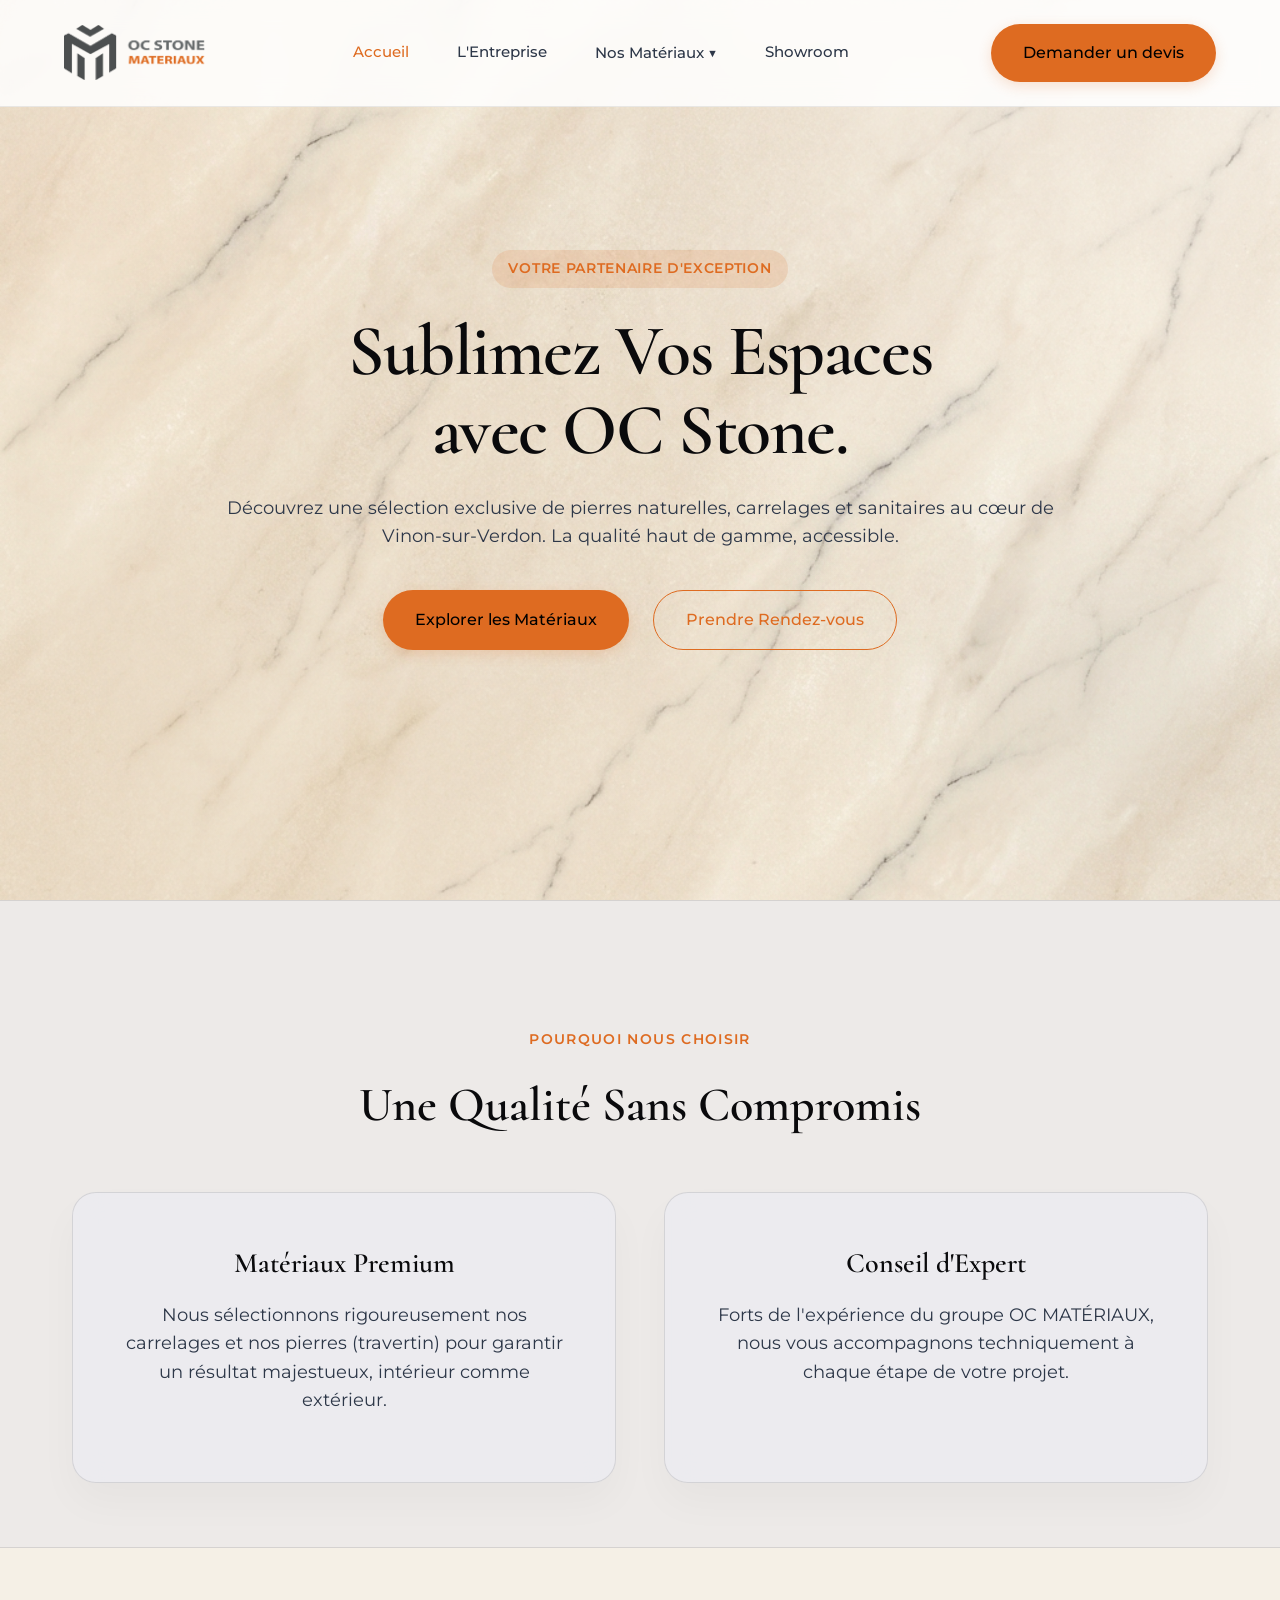
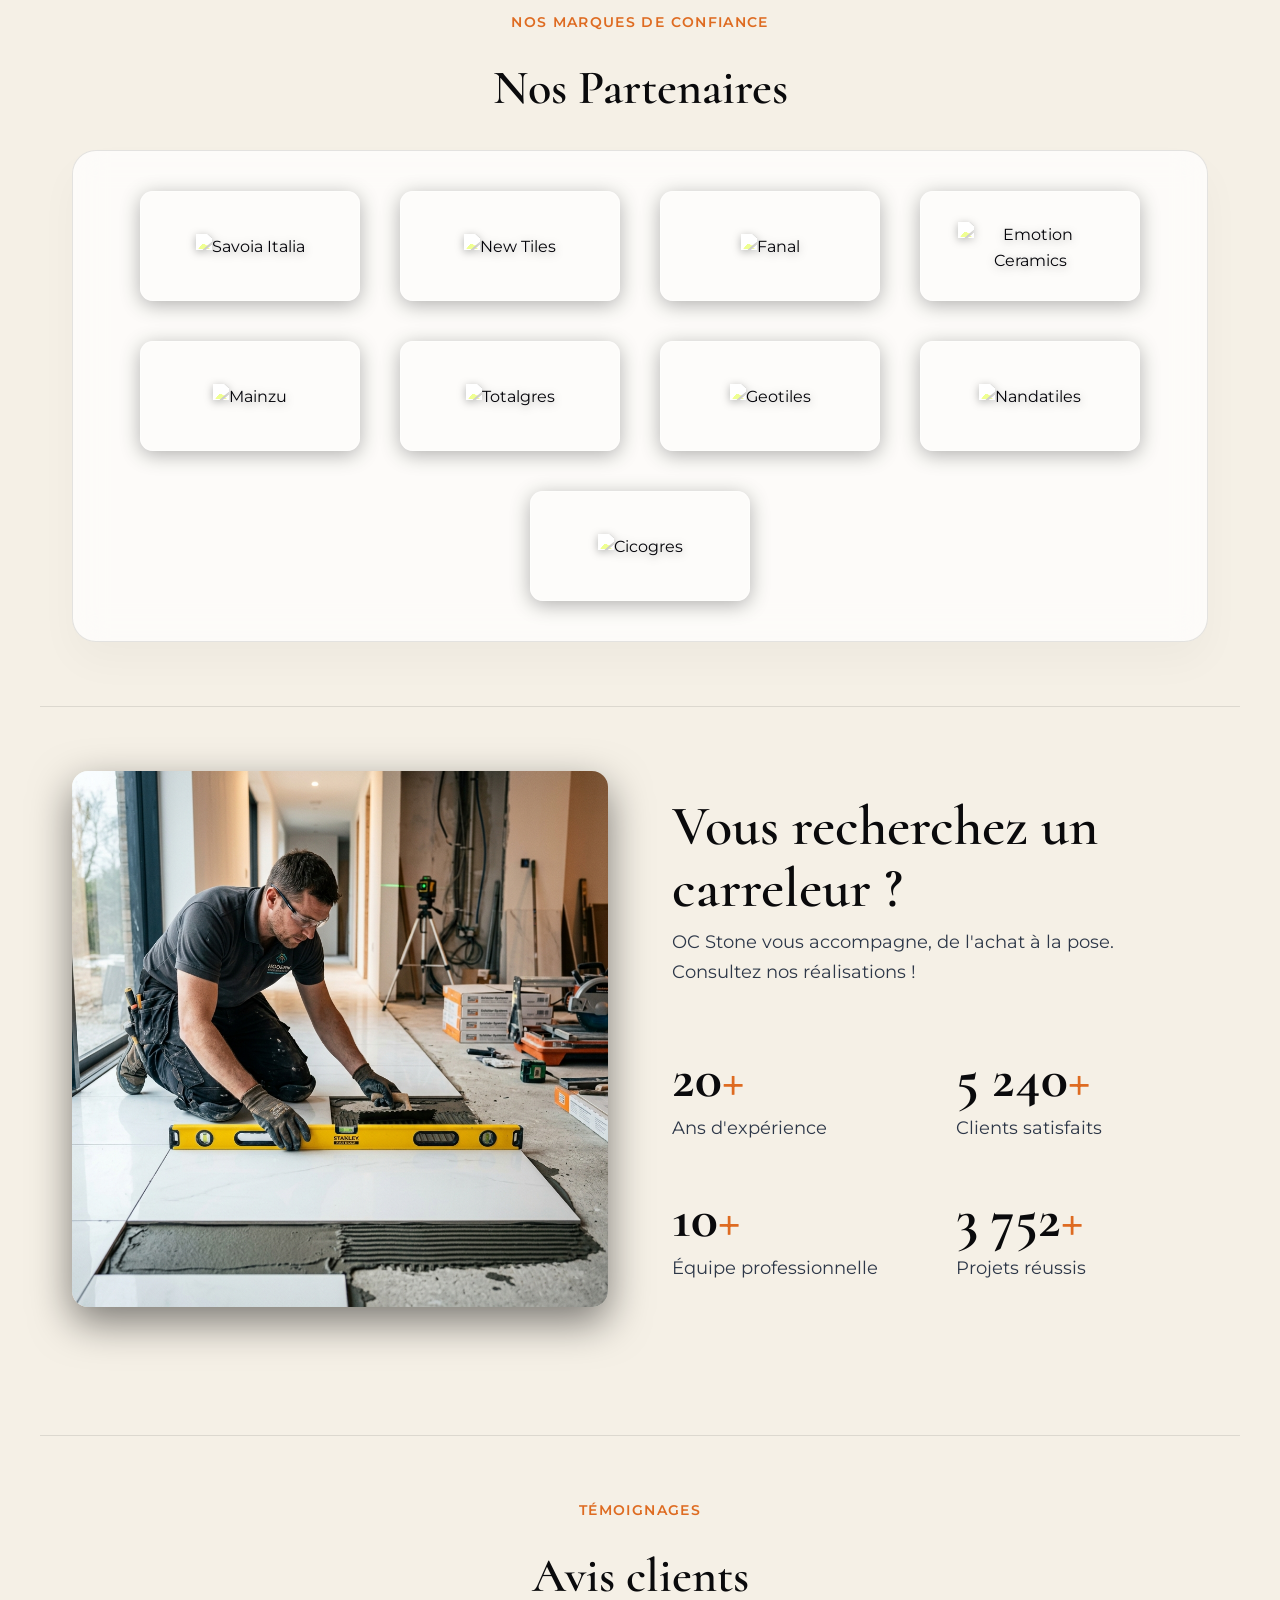
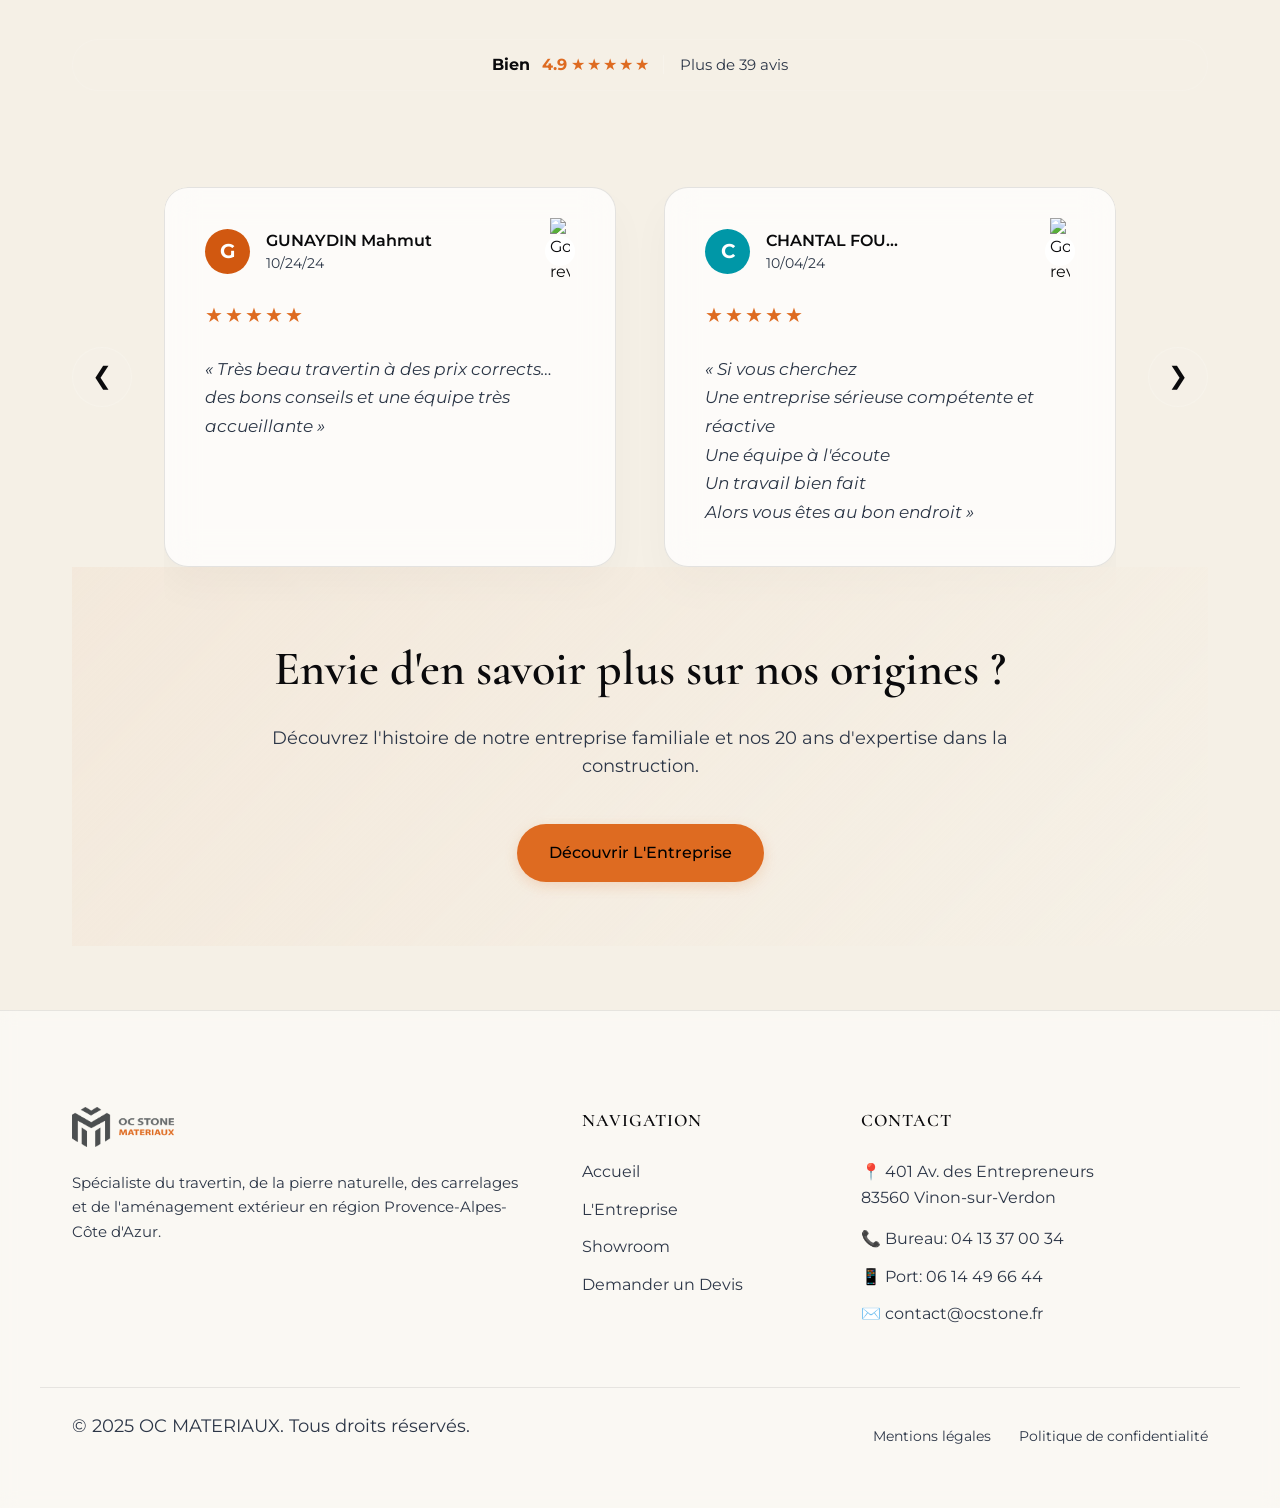
==== commit 145c13f2: "Finalize mobile version: fix malformed HTML, responsive menu, and vertical Google reviews stack" ====
--- a/index.html
+++ b/index.html
@@ -205,45 +205,6 @@
                 <!-- Bouton Suivant -->
                 <button class="slider-arrow" id="review-next">❯</button>
             </div>
-        </section>
-
-        <!-- Slider Script -->
-        <script>
-            document.addEventListener("DOMContentLoaded", () => {
-                const track = document.getElementById("review-track");
-                const prevBtn = document.getElementById("review-prev");
-                const nextBtn = document.getElementById("review-next");
-                let currentIndex = 0;
-                
-                nextBtn.addEventListener("click", () => {
-                    const cards = track.children;
-                    const maxIndex = window.innerWidth > 900 ? cards.length - 2 : cards.length - 1;
-                    if (currentIndex < maxIndex) {
-                        currentIndex++;
-                        updateSlider();
-                    }
-                });
-                
-                prevBtn.addEventListener("click", () => {
-                    if (currentIndex > 0) {
-                        currentIndex--;
-                        updateSlider();
-                    }
-                });
-
-                function updateSlider() {
-                    const card = track.children[0];
-                    // gap value set in css is 3rem (typically 48px)
-                    const gap = parseFloat(getComputedStyle(track).gap) || 48; 
-                    const cardWidth = card.offsetWidth;
-                    const moveAmount = currentIndex * (cardWidth + gap);
-                    track.style.transform = `translateX(-${moveAmount}px)`;
-                }
-                
-                window.addEventListener("resize", updateSlider);
-            });
-        </script>
-
         <section class="cta-section">
             <div class="container container-narrow text-center effect-morphing">
                 <h2>Envie d'en savoir plus sur nos origines ?</h2>
@@ -279,18 +240,6 @@
                     <li><a href="mailto:contact@ocstone.fr">✉️ contact@ocstone.fr</a></li>
                 </ul>
             </div>
-            
-            <div class="footer-col">
-                <h4>Horaires</h4>
-                <ul class="fs-0-95rem">
-                    <li><strong class="color-primary">Heure d'été :</strong></li>
-                    <li>Lun - Ven: 7h30-12h • 14h-18h</li>
-                    <li class="mb-1rem">Samedi: 8h-12h • 14h-17h</li>
-                    <li><strong class="color-primary">Heure d'hiver :</strong></li>
-                    <li>Lun - Ven: 7h30-12h • 13h30-17h</li>
-                    <li>Samedi: 8h-12h • 13h30-17h</li>
-                </ul>
-            </div>
         </div>
         
         <div class="footer-bottom-bar container">
@@ -301,6 +250,7 @@
             </div>
         </div>
     </footer>
+    <script src="main.js"></script>
 </body>
 </html>
 
--- a/styles.css
+++ b/styles.css
@@ -191,7 +191,8 @@
     background-color: rgba(0, 0, 0, 0.03);
     color: var(--cta);
 }
-.nav-dropdown:hover .dropdown-content {
+.nav-dropdown:hover .dropdown-content,
+.nav-dropdown.active .dropdown-content {
     display: block;
     opacity: 1;
     top: 100%;
@@ -437,7 +438,7 @@
 }
 .footer-grid {
     display: grid;
-    grid-template-columns: 2fr 1fr 1.5fr 1.5fr;
+    grid-template-columns: 2fr 1fr 1.5fr;
     gap: 3rem;
     text-align: left;
     padding-bottom: 3rem;
@@ -483,7 +484,7 @@
     color: var(--cta);
 }
 @media (max-width: 900px) {
-    .footer-grid { grid-template-columns: 1fr 1fr; gap: 2rem; }
+    .footer-grid { grid-template-columns: 1fr 1.2fr; gap: 2rem; }
     .footer-bottom-bar { flex-direction: column; gap: 1rem; text-align: center; }
     .footer-bottom-links a { margin: 0 0.75rem; }
 }
@@ -556,7 +557,138 @@
     .hero-buttons { flex-direction: column; }
     .pillars-grid { grid-template-columns: 1fr; }
     .navbar { padding: 1.5rem 2rem; }
-    .navbar nav { display: none; } /* Mobile menu needed logic later */
+    .navbar nav { display: none; }
+    .nav-actions { display: none; }
+    
+    .navbar.mobile-active {
+        height: 100vh;
+        flex-direction: column;
+        justify-content: flex-start;
+        background: #fff;
+        padding-top: 2rem;
+        overflow-y: auto;
+    }
+
+    .mobile-toggle {
+        display: flex !important;
+        align-items: center;
+        justify-content: center;
+        font-size: 2rem;
+        cursor: pointer;
+        color: var(--text-main);
+        z-index: 1001;
+    }
+    
+    .navbar.mobile-active .mobile-toggle {
+        position: absolute;
+        top: 2rem;
+        right: 2rem;
+    }
+    
+    .navbar.mobile-active nav {
+        display: flex;
+        flex-direction: column;
+        gap: 2rem;
+        margin-top: 4rem;
+        text-align: center;
+        width: 100%;
+    }
+
+    .navbar.mobile-active nav a {
+        font-size: 1.5rem;
+        font-family: var(--font-heading);
+        font-weight: 600;
+        color: var(--text-main);
+    }
+
+    .navbar.mobile-active .nav-actions {
+        display: block;
+        margin-top: 2rem;
+    }
+    
+    .navbar.mobile-active .logo {
+        margin-bottom: 2rem;
+    }
+
+    .navbar.mobile-active .nav-dropdown .dropdown-content {
+        position: static;
+        display: block;
+        opacity: 1;
+        box-shadow: none;
+        background: transparent;
+        padding-left: 1rem;
+        border: none;
+        -webkit-backdrop-filter: none;
+        backdrop-filter: none;
+    }
+    
+    .navbar.mobile-active .dropdown-content a {
+        padding: 8px 0;
+        font-size: 0.85rem;
+        text-align: center;
+    }
+
+    .navbar.mobile-active .no-nav {
+        font-weight: 700;
+        color: var(--primary);
+    }
+
+    .testimonial-card {
+        min-width: 100%;
+        flex: 0 0 100%;
+        padding: 1.5rem; /* Reduced padding on mobile */
+    }
+
+    .testimonials-track {
+        gap: 1rem; /* Reduced gap on mobile */
+    }
+    
+    .navbar {
+        padding: 0.75rem 1.25rem;
+    }
+
+    .container {
+        padding: 0 1.25rem;
+    }
+
+    .testimonial-card {
+        min-width: 100%;
+        flex: 0 0 100%;
+        padding: 1.5rem;
+        margin-bottom: 1.5rem; /* Space between avis */
+    }
+
+    .testimonials-track {
+        flex-direction: column; /* Vertical stack */
+        gap: 0;
+        transform: none !important; /* Ignore carousel transform */
+    }
+
+    .slider-arrow {
+        display: none !important; /* Hide arrows on mobile */
+    }
+    
+    .testimonials-window {
+        overflow: visible; /* Allow scrolling/visibility */
+    }
+
+    .testimonial-header .avatar {
+        width: 35px;
+        height: 35px;
+        font-size: 1rem;
+    }
+
+    .user-info .user-name {
+        font-size: 0.9rem;
+    }
+
+    .stars {
+        font-size: 1rem;
+    }
+}
+
+.mobile-toggle {
+    display: none;
 }
 
 /* Utilities extracted from inline styles */
@@ -742,6 +874,8 @@
     min-width: calc(50% - 1.5rem);
     flex: 0 0 calc(50% - 1.5rem);
     padding: 2.5rem;
+    box-sizing: border-box; 
+    flex-shrink: 0; /* Never shrink cards */
 }
 .slider-arrow {
     background: rgba(255,255,255,0.05);
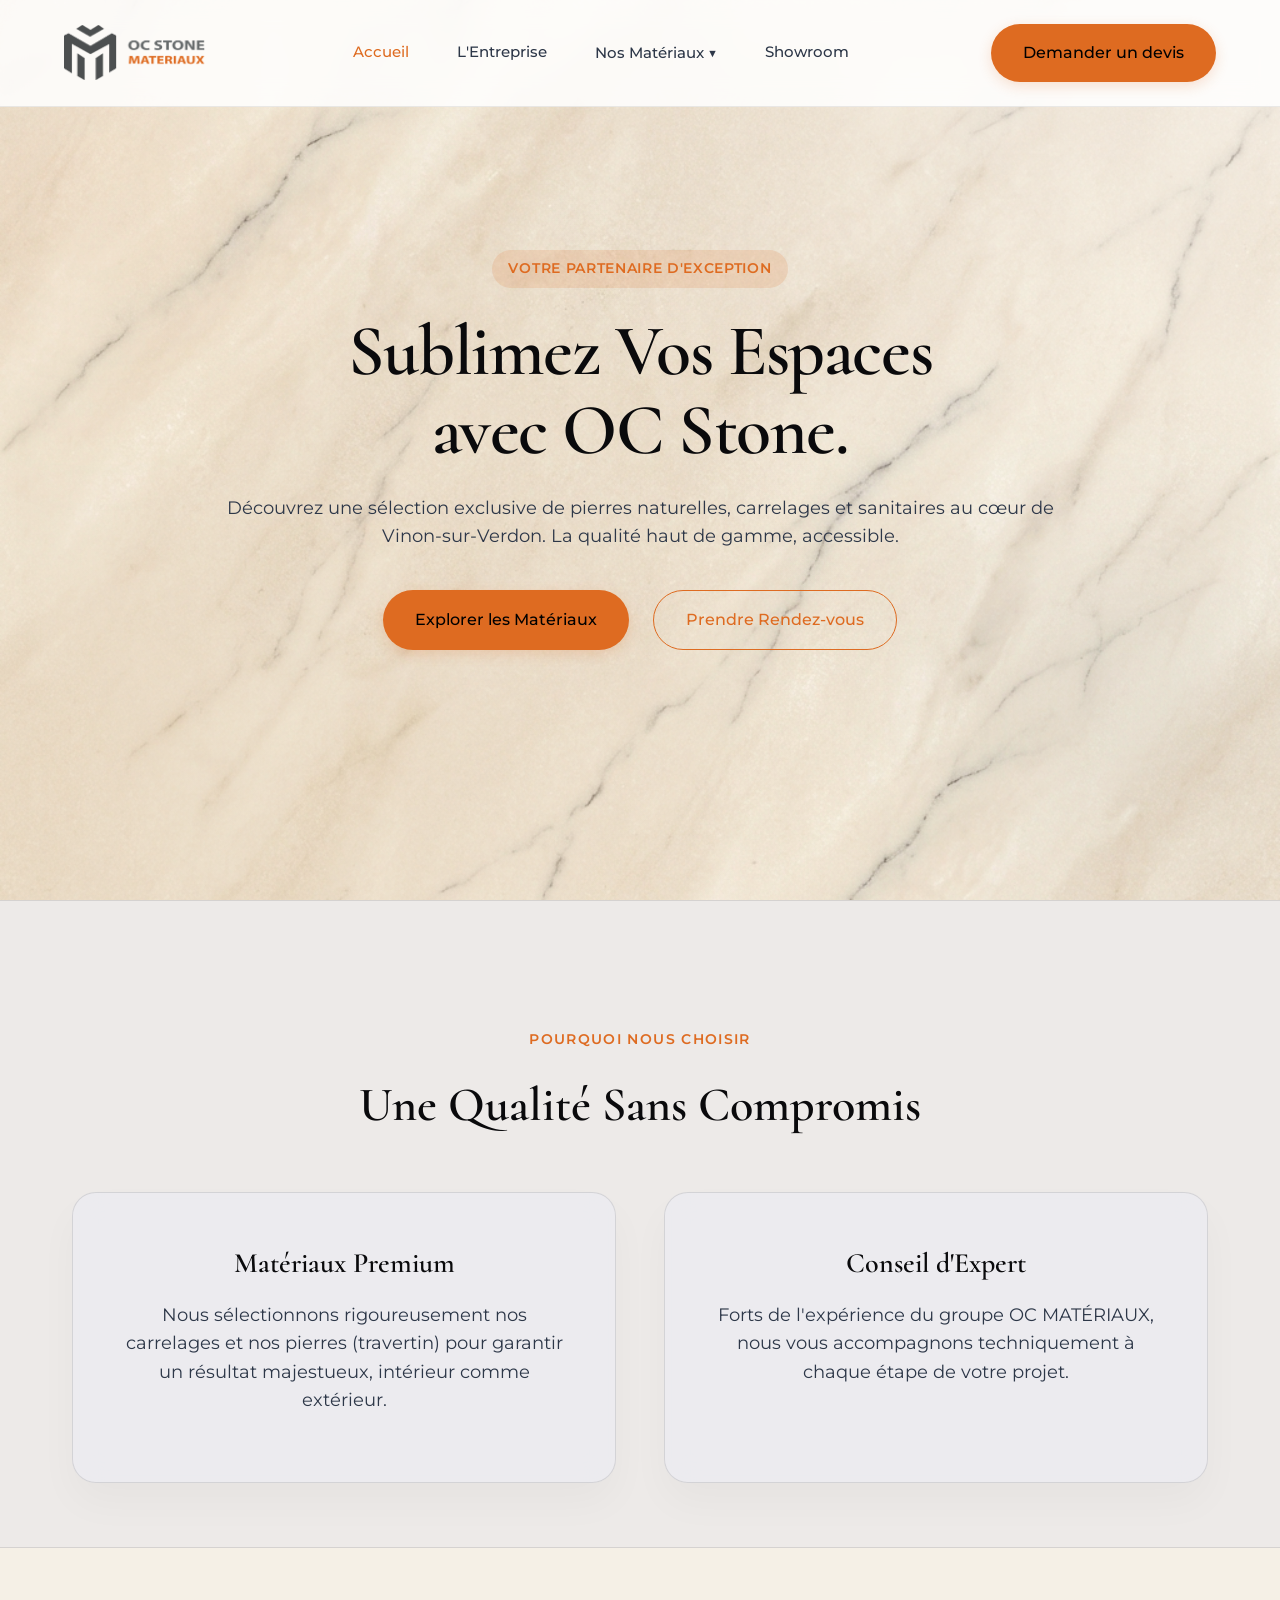
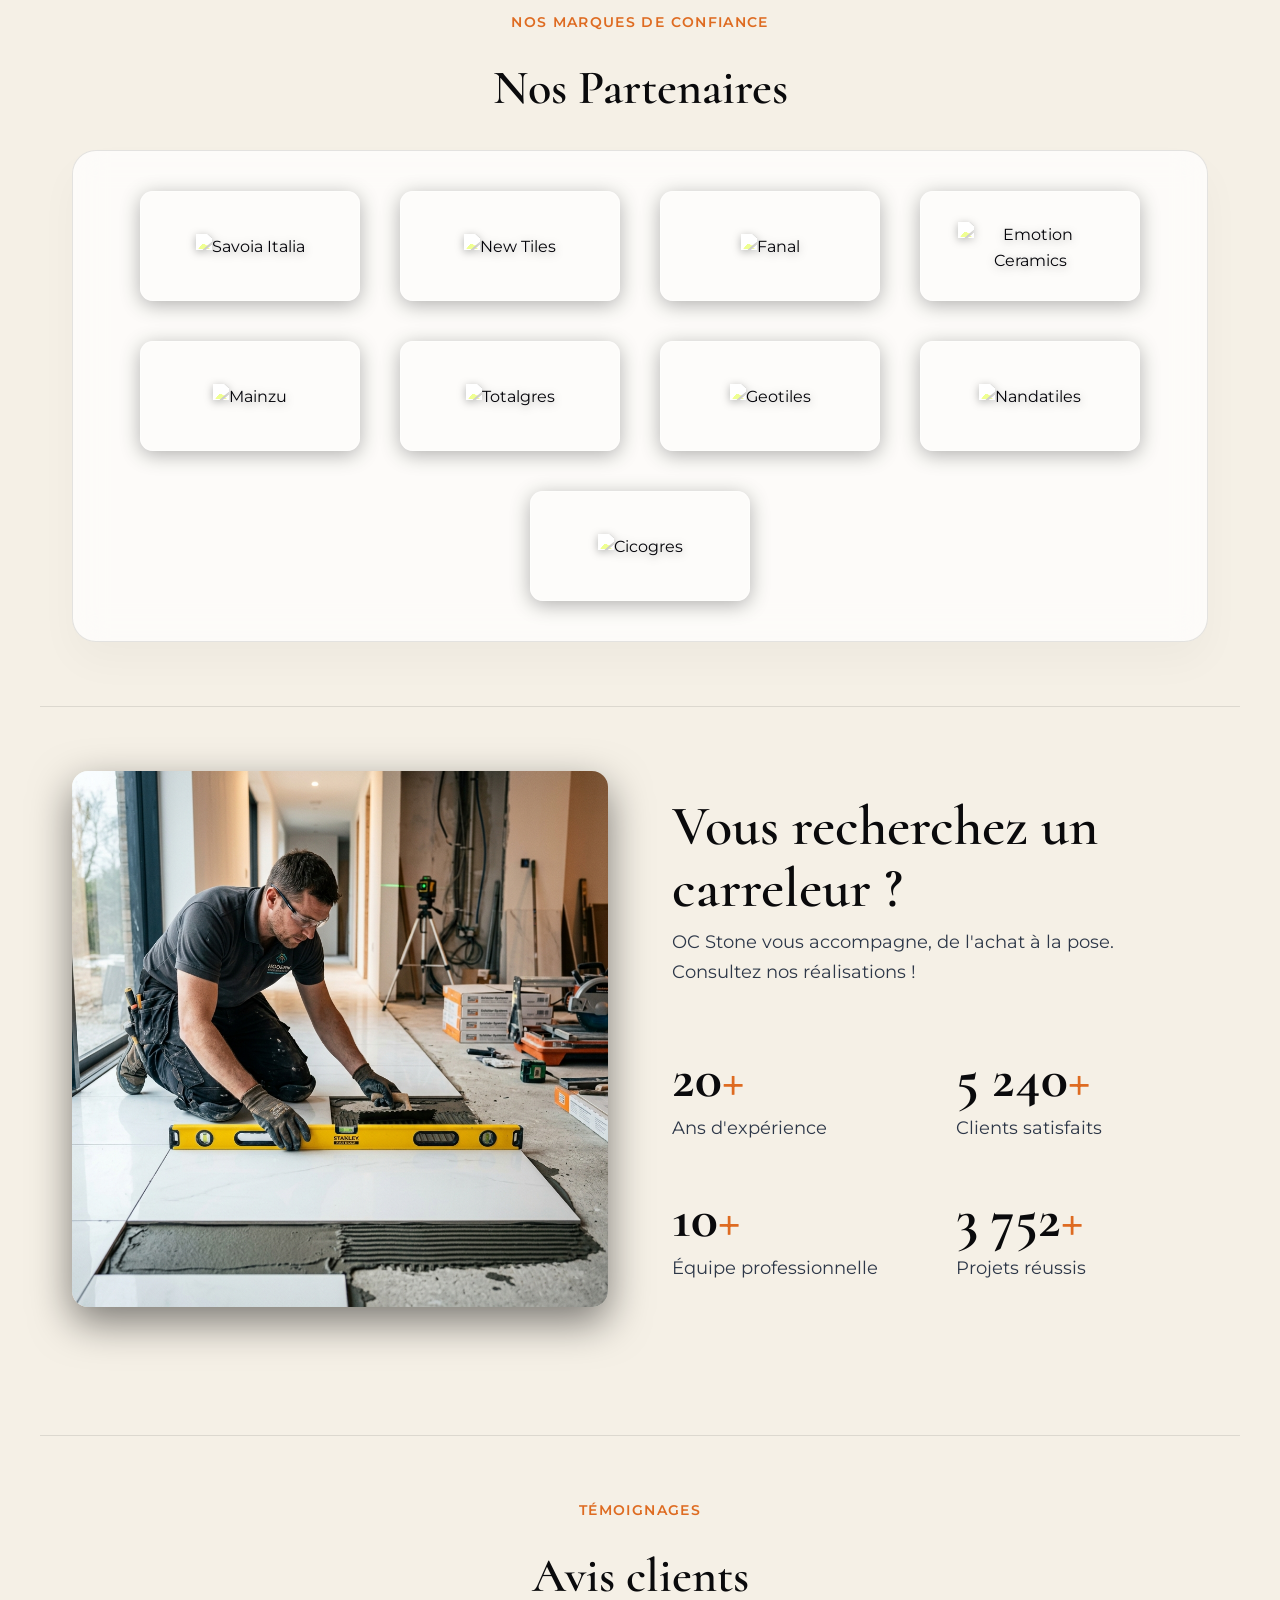
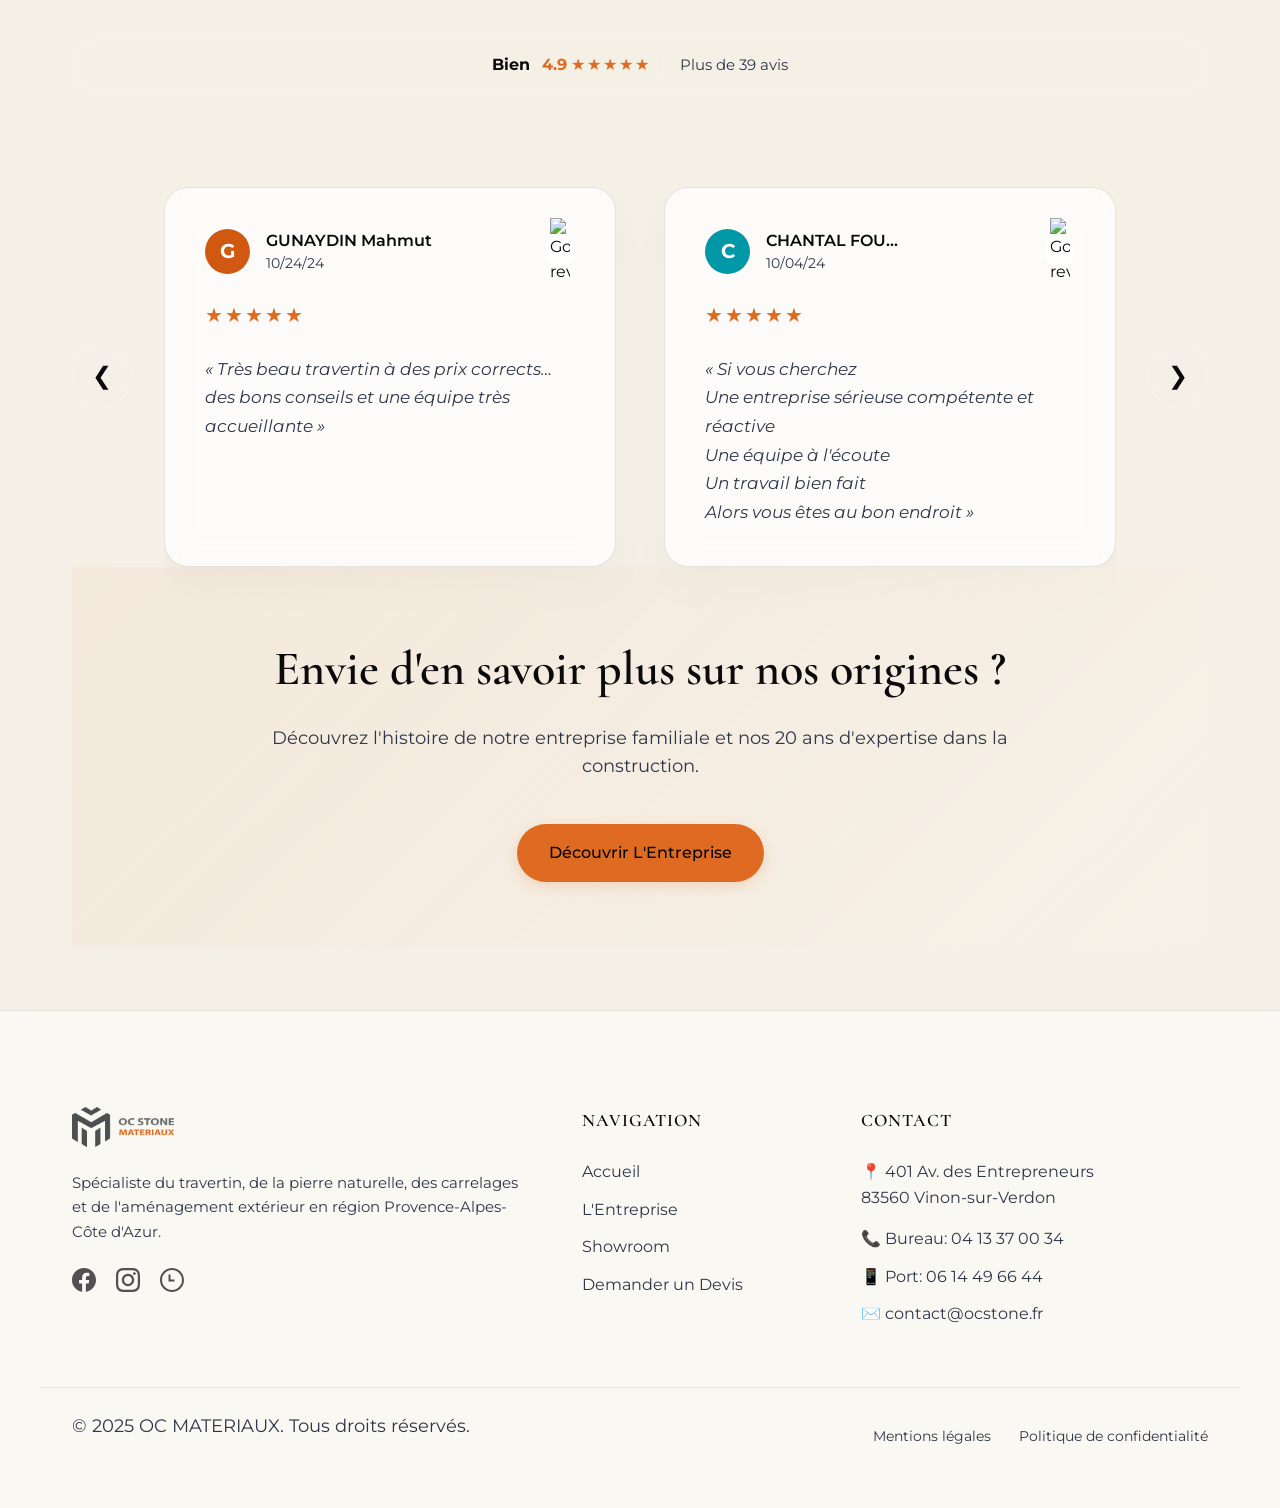
==== commit 1590b799: "Add social media icons (Facebook, Instagram, LeBonCoin) to footer and fix LBC logo BUG" ====
--- a/index.html
+++ b/index.html
@@ -219,6 +219,17 @@
             <div class="footer-col">
                 <img src="images/logo-orange.png" alt="OC Stone Logo" class="mb-1-5rem footer-logo">
                 <p class="fs-0-95rem">Spécialiste du travertin, de la pierre naturelle, des carrelages et de l'aménagement extérieur en région Provence-Alpes-Côte d'Azur.</p>
+                <div class="footer-social">
+                    <a href="https://web.facebook.com/tony.oguz.3/?_rdc=10&_rdr#" target="_blank" rel="noopener" aria-label="Facebook">
+                        <svg viewBox="0 0 24 24"><path d="M24 12.073c0-6.627-5.373-12-12-12s-12 5.373-12 12c0 5.99 4.388 10.954 10.125 11.854v-8.385H7.078v-3.47h3.047V9.43c0-3.007 1.792-4.669 4.533-4.669 1.312 0 2.686.235 2.686.235v2.953H15.83c-1.491 0-1.956.925-1.956 1.874v2.25h3.328l-.532 3.47h-2.796v8.385C19.612 23.027 24 18.062 24 12.073z"/></svg>
+                    </a>
+                    <a href="https://www.instagram.com/oc_stone_groupe/" target="_blank" rel="noopener" aria-label="Instagram">
+                        <svg viewBox="0 0 24 24"><path d="M12 2.163c3.204 0 3.584.012 4.85.07 3.252.148 4.771 1.691 4.919 4.919.058 1.265.069 1.645.069 4.849 0 3.205-.012 3.584-.069 4.849-.149 3.225-1.664 4.771-4.919 4.919-1.266.058-1.644.07-4.85.07-3.204 0-3.584-.012-4.849-.07-3.26-.149-4.771-1.699-4.919-4.92-.058-1.265-.07-1.644-.07-4.849 0-3.204.013-3.583.07-4.849.149-3.227 1.664-4.771 4.919-4.919 1.266-.057 1.645-.069 4.849-.069zm0-2.163c-3.259 0-3.667.014-4.947.072-4.358.2-6.78 2.618-6.98 6.98-.059 1.281-.073 1.689-.073 4.948 0 3.259.014 3.668.072 4.948.2 4.358 2.618 6.78 6.98 6.98 1.281.058 1.689.072 4.948.072 3.259 0 3.668-.014 4.948-.072 4.354-.2 6.782-2.618 6.979-6.98.059-1.28.073-1.689.073-4.948 0-3.259-.014-3.667-.072-4.947-.196-4.354-2.617-6.78-6.979-6.98-1.281-.059-1.69-.073-4.949-.073zm0 5.838c-3.403 0-6.162 2.759-6.162 6.162s2.759 6.163 6.162 6.163 6.162-2.759 6.162-6.163-2.759-6.162-6.162-6.162zm0 10.162c-2.209 0-4-1.79-4-4 0-2.209 1.791-4 4-4s4 1.791 4 4c0 2.21-1.791 4-4 4zm6.406-11.845c-.796 0-1.441.645-1.441 1.44s.645 1.44 1.441 1.44c.795 0 1.439-.645 1.439-1.44s-.644-1.44-1.439-1.44z"/></svg>
+                    </a>
+                    <a href="https://www.leboncoin.fr/boutique/5520637/oc_stone_materiaux.htm" target="_blank" rel="noopener" aria-label="LeBonCoin">
+                        <svg viewBox="0 0 24 24"><path d="M12 2c5.514 0 10 4.486 10 10s-4.486 10-10 10-10-4.486-10-10 4.486-10 10-10zm0-2c-6.627 0-12 5.373-12 12s5.373 12 12 12 12-5.373 12-12-5.373-12-12-12zm-3.5 13.5v-7h2v5h4v2h-6z"/></svg>
+                    </a>
+                </div>
             </div>
             
             <div class="footer-col">
--- a/styles.css
+++ b/styles.css
@@ -1045,7 +1045,7 @@
     margin-bottom: 0.5rem;
 }
 .bento-list li::before {
-    content: "→";
+    content: "â";
     position: absolute;
     left: 0;
     color: var(--primary);
@@ -1068,3 +1068,29 @@
     .bento-box.featured { flex-direction: column; }
     .bento-box.featured .bento-media { height: 300px; order: -1; }
 }
+
+.footer-social {
+    display: flex;
+    gap: 1.25rem;
+    margin-top: 1.5rem;
+}
+
+.footer-social a {
+    color: var(--text-main);
+    transition: var(--transition);
+    opacity: 0.7;
+    display: flex;
+    align-items: center;
+    justify-content: center;
+}
+
+.footer-social a:hover {
+    color: var(--primary);
+    transform: translateY(-3px);
+    opacity: 1;
+}
+
+.footer-social svg {
+    width: 24px;
+    fill: currentColor;
+}
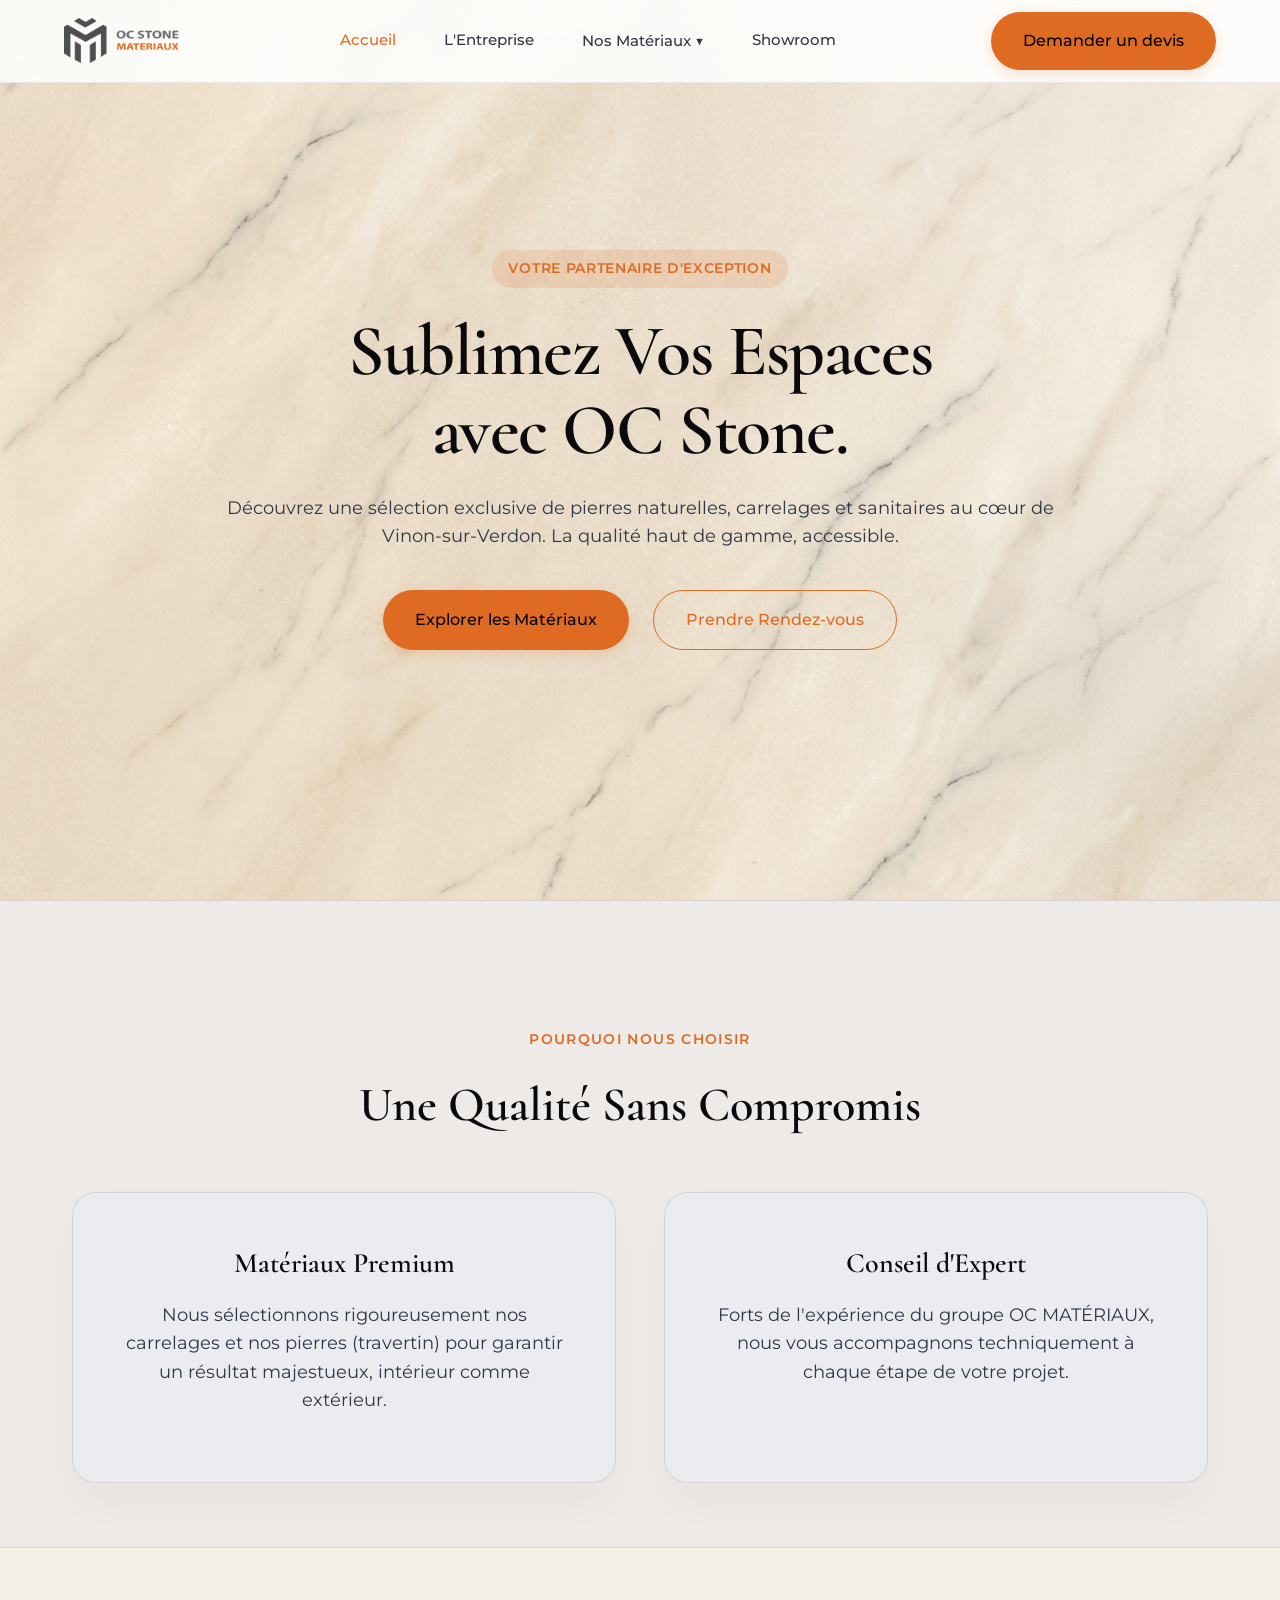
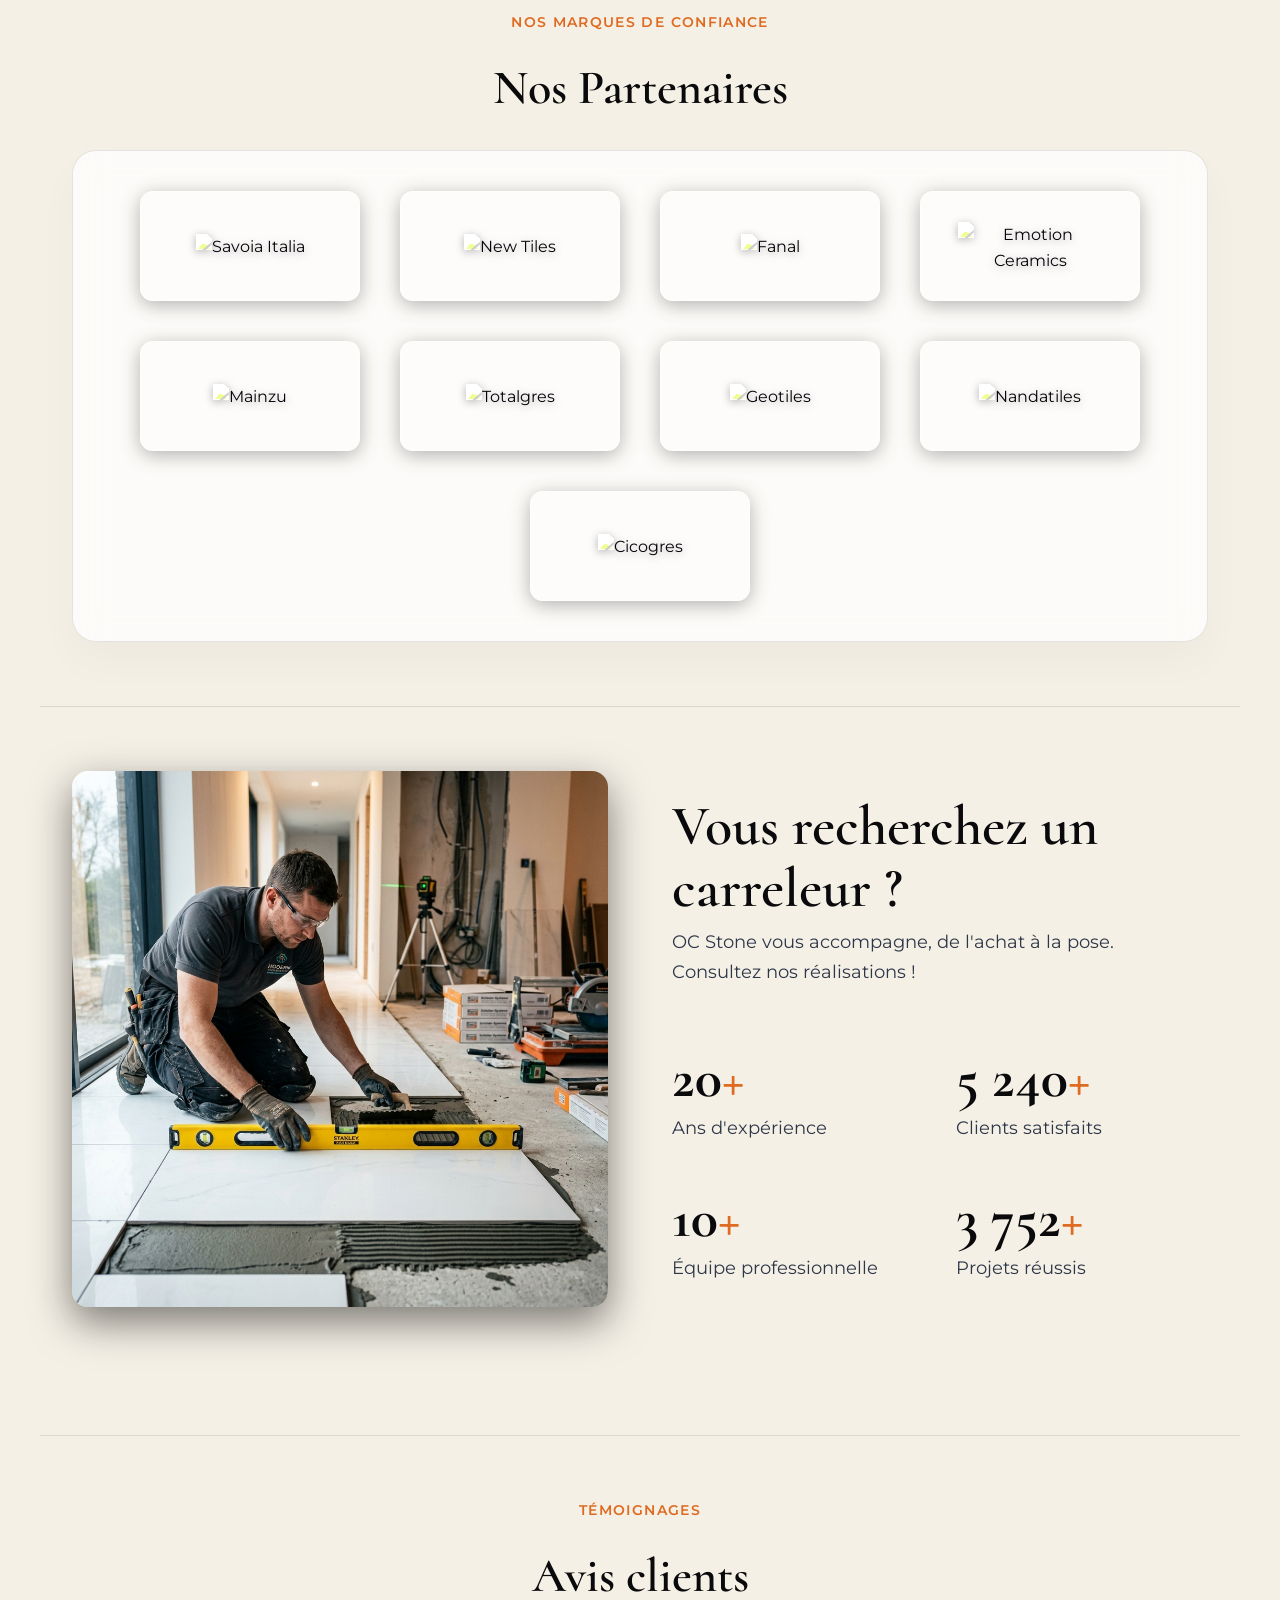
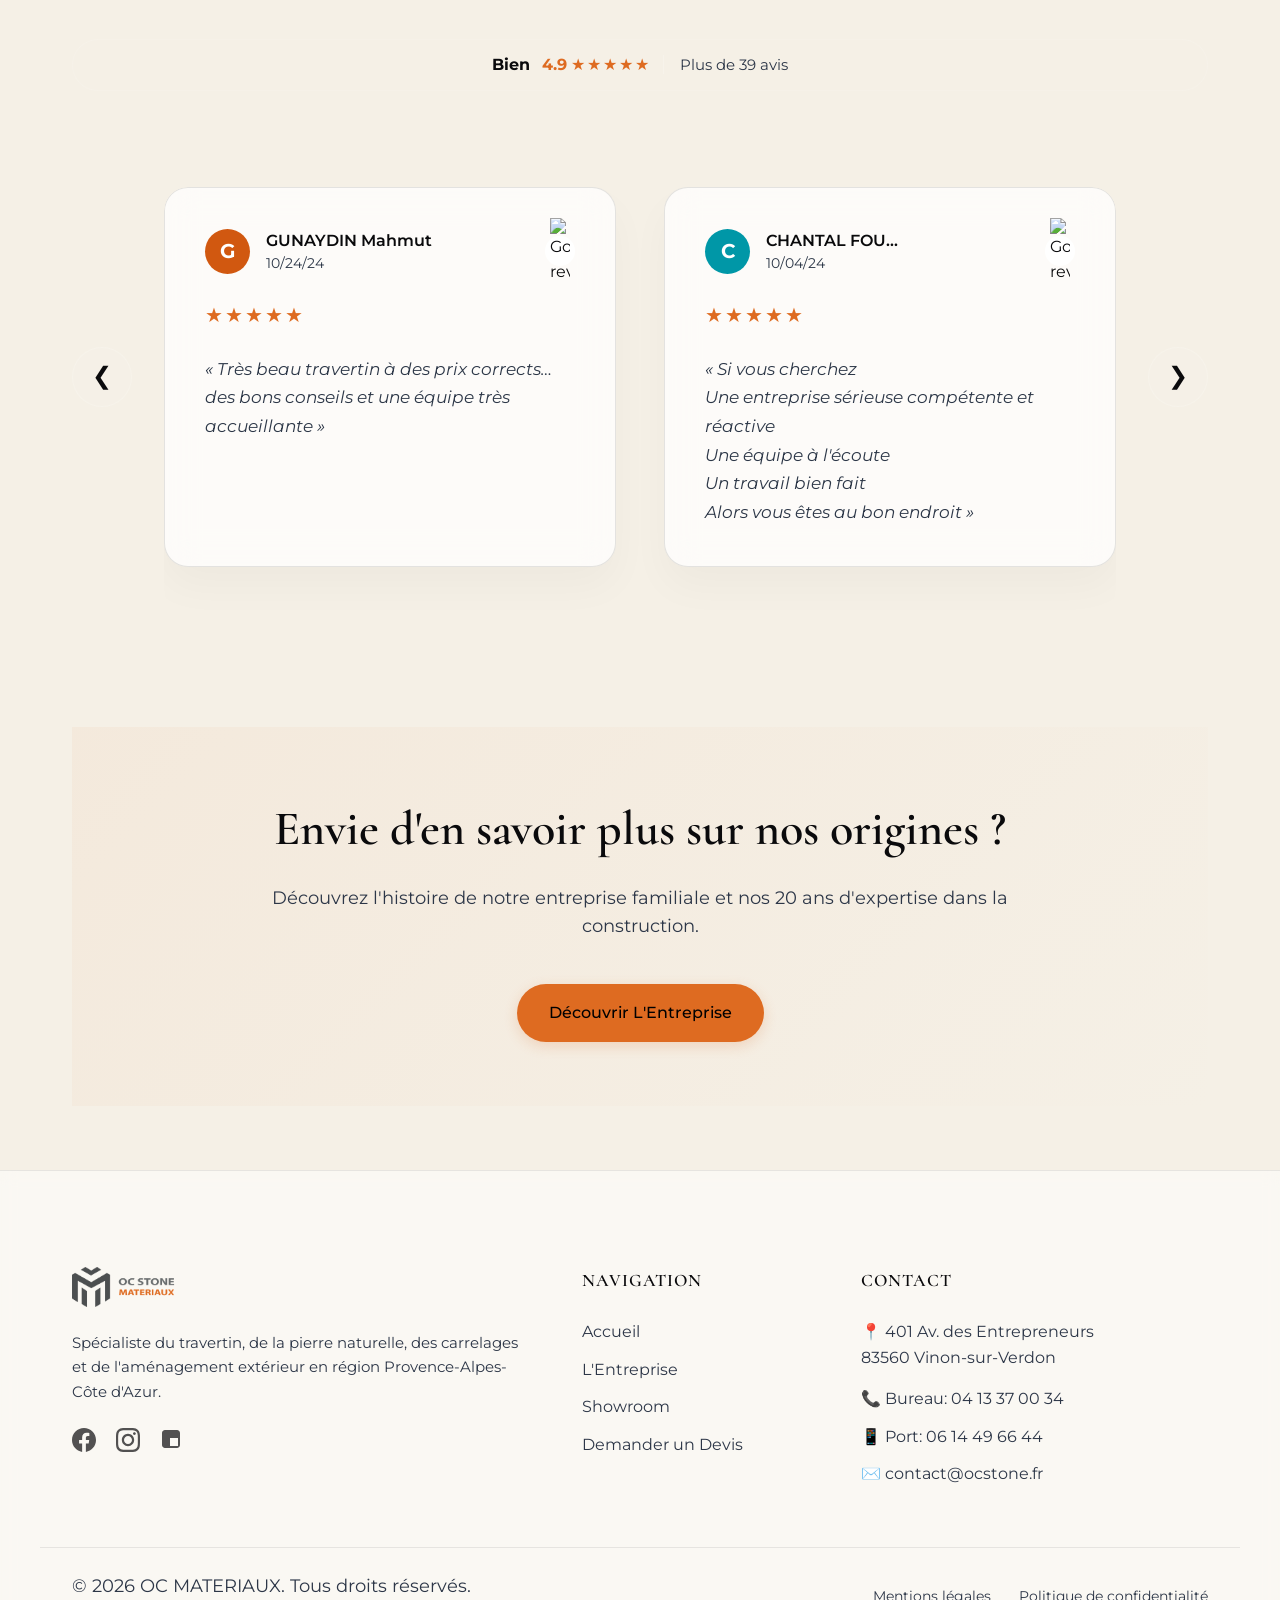
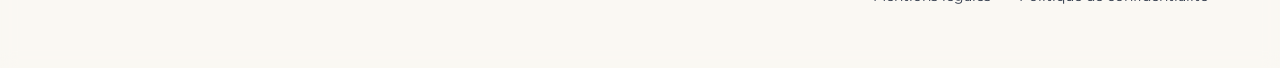
==== commit 29503f80: "Update LeBonCoin icon to the official 'overlapping squares' design on all pages" ====
--- a/index.html
+++ b/index.html
@@ -1,13 +1,18 @@
 <!DOCTYPE html>
 <html lang="fr">
+
 <head>
     <meta charset="UTF-8">
     <meta name="viewport" content="width=device-width, initial-scale=1.0">
     <title>Accueil | OC Stone Matériaux</title>
-    <meta name="description" content="Découvrez OC Stone Matériaux. Expertise familiale en carrelages, travertin et sanitaires haut de gamme à Vinon-sur-Verdon.">
+    <meta name="description"
+        content="Découvrez OC Stone Matériaux. Expertise familiale en carrelages, travertin et sanitaires haut de gamme à Vinon-sur-Verdon.">
     <link rel="stylesheet" href="styles.css">
-    <link href="https://fonts.googleapis.com/css2?family=Cormorant:wght@400;500;600;700&family=Montserrat:wght@300;400;500;600&display=swap" rel="stylesheet">
+    <link
+        href="https://fonts.googleapis.com/css2?family=Cormorant:wght@400;500;600;700&family=Montserrat:wght@300;400;500;600&display=swap"
+        rel="stylesheet">
 </head>
+
 <body>
     <header class="navbar">
         <div class="logo">
@@ -39,7 +44,8 @@
             <div class="hero-content">
                 <span class="badge">VOTRE PARTENAIRE D'EXCEPTION</span>
                 <h1>Sublimez Vos Espaces<br>avec OC Stone.</h1>
-                <p>Découvrez une sélection exclusive de pierres naturelles, carrelages et sanitaires au cœur de Vinon-sur-Verdon. La qualité haut de gamme, accessible.</p>
+                <p>Découvrez une sélection exclusive de pierres naturelles, carrelages et sanitaires au cœur de
+                    Vinon-sur-Verdon. La qualité haut de gamme, accessible.</p>
                 <div class="hero-buttons">
                     <a href="carrelages.html" class="btn-primary">Explorer les Matériaux</a>
                     <a href="showroom.html" class="btn-secondary">Prendre Rendez-vous</a>
@@ -58,11 +64,13 @@
                 <div class="pillars-grid">
                     <div class="pillar-card glass-card gray-card hover-lift">
                         <h3>Matériaux Premium</h3>
-                        <p>Nous sélectionnons rigoureusement nos carrelages et nos pierres (travertin) pour garantir un résultat majestueux, intérieur comme extérieur.</p>
+                        <p>Nous sélectionnons rigoureusement nos carrelages et nos pierres (travertin) pour garantir un
+                            résultat majestueux, intérieur comme extérieur.</p>
                     </div>
                     <div class="pillar-card glass-card gray-card hover-lift">
                         <h3>Conseil d'Expert</h3>
-                        <p>Forts de l'expérience du groupe OC MATÉRIAUX, nous vous accompagnons techniquement à chaque étape de votre projet.</p>
+                        <p>Forts de l'expérience du groupe OC MATÉRIAUX, nous vous accompagnons techniquement à chaque
+                            étape de votre projet.</p>
                     </div>
                 </div>
             </div>
@@ -74,15 +82,30 @@
                 <span class="subheading">NOS MARQUES DE CONFIANCE</span>
                 <h2 class="mb-2rem">Nos Partenaires</h2>
                 <div class="partners-grid glass-card">
-                    <a href="https://www.savoiaitalia.com/fr" target="_blank" rel="noopener" title="Savoia Italia"><img src="https://www.ocstone.fr/wp-content/uploads/2025/03/image.png" alt="Savoia Italia"></a>
-                    <a href="https://new-tiles.com/fr/" target="_blank" rel="noopener" title="New Tiles"><img src="https://www.ocstone.fr/wp-content/uploads/2025/03/NEWTILES-02-1.png" alt="New Tiles"></a>
-                    <a href="https://www.fanal.com/fr/" target="_blank" rel="noopener" title="Fanal"><img src="https://www.ocstone.fr/wp-content/uploads/2025/03/Fanal.png" alt="Fanal"></a>
-                    <a href="https://emotionceramics.es/fr" target="_blank" rel="noopener" title="Emotion Ceramics"><img src="https://www.ocstone.fr/wp-content/uploads/2025/03/02-emotion-ceramics-1675843070x2IhJ.png" alt="Emotion Ceramics"></a>
-                    <a href="https://www.mainzu.com/" target="_blank" rel="noopener" title="Mainzu"><img src="https://www.ocstone.fr/wp-content/uploads/2025/03/logo-mainzu.png" alt="Mainzu"></a>
-                    <a href="https://www.totalgres.com/" target="_blank" rel="noopener" title="Totalgres"><img src="https://www.ocstone.fr/wp-content/uploads/2025/03/totalgres_logo-1.png" alt="Totalgres"></a>
-                    <a href="https://www.geotiles.com/fr/" target="_blank" rel="noopener" title="Geotiles"><img src="https://www.ocstone.fr/wp-content/uploads/2025/03/geotiles_logo24_RGB_logo_geotiles_white.png" alt="Geotiles"></a>
-                    <a href="https://www.nandatiles.es/fr/" target="_blank" rel="noopener" title="Nandatiles"><img src="https://www.ocstone.fr/wp-content/uploads/2025/03/logo-nandatiles.png" alt="Nandatiles"></a>
-                    <a href="https://www.cicogres.es/" target="_blank" rel="noopener" title="Cicogres"><img src="https://www.ocstone.fr/wp-content/uploads/2025/03/logo-cicogres-blanco.png" alt="Cicogres"></a>
+                    <a href="https://www.savoiaitalia.com/fr" target="_blank" rel="noopener" title="Savoia Italia"><img
+                            src="https://www.ocstone.fr/wp-content/uploads/2025/03/image.png" alt="Savoia Italia"></a>
+                    <a href="https://new-tiles.com/fr/" target="_blank" rel="noopener" title="New Tiles"><img
+                            src="https://www.ocstone.fr/wp-content/uploads/2025/03/NEWTILES-02-1.png"
+                            alt="New Tiles"></a>
+                    <a href="https://www.fanal.com/fr/" target="_blank" rel="noopener" title="Fanal"><img
+                            src="https://www.ocstone.fr/wp-content/uploads/2025/03/Fanal.png" alt="Fanal"></a>
+                    <a href="https://emotionceramics.es/fr" target="_blank" rel="noopener" title="Emotion Ceramics"><img
+                            src="https://www.ocstone.fr/wp-content/uploads/2025/03/02-emotion-ceramics-1675843070x2IhJ.png"
+                            alt="Emotion Ceramics"></a>
+                    <a href="https://www.mainzu.com/" target="_blank" rel="noopener" title="Mainzu"><img
+                            src="https://www.ocstone.fr/wp-content/uploads/2025/03/logo-mainzu.png" alt="Mainzu"></a>
+                    <a href="https://www.totalgres.com/" target="_blank" rel="noopener" title="Totalgres"><img
+                            src="https://www.ocstone.fr/wp-content/uploads/2025/03/totalgres_logo-1.png"
+                            alt="Totalgres"></a>
+                    <a href="https://www.geotiles.com/fr/" target="_blank" rel="noopener" title="Geotiles"><img
+                            src="https://www.ocstone.fr/wp-content/uploads/2025/03/geotiles_logo24_RGB_logo_geotiles_white.png"
+                            alt="Geotiles"></a>
+                    <a href="https://www.nandatiles.es/fr/" target="_blank" rel="noopener" title="Nandatiles"><img
+                            src="https://www.ocstone.fr/wp-content/uploads/2025/03/logo-nandatiles.png"
+                            alt="Nandatiles"></a>
+                    <a href="https://www.cicogres.es/" target="_blank" rel="noopener" title="Cicogres"><img
+                            src="https://www.ocstone.fr/wp-content/uploads/2025/03/logo-cicogres-blanco.png"
+                            alt="Cicogres"></a>
                 </div>
             </div>
         </section>
@@ -94,12 +117,13 @@
                 <div class="c-image hover-lift">
                     <img src="images/carreleur_pro.png" alt="Carreleur pro en pleine pose">
                 </div>
-                
+
                 <!-- Right: Text & Stats -->
                 <div class="c-content">
                     <h2 class="fs-3-8rem mb-1-5rem">Vous recherchez un carreleur ?</h2>
-                    <p class="fs-1-15rem color-muted mb-4rem">OC Stone vous accompagne, de l'achat à la pose.<br>Consultez nos réalisations !</p>
-                    
+                    <p class="fs-1-15rem color-muted mb-4rem">OC Stone vous accompagne, de l'achat à la
+                        pose.<br>Consultez nos réalisations !</p>
+
                     <div class="c-stats">
                         <div class="stat-box">
                             <span class="stat-num">20<span class="color-primary">+</span></span>
@@ -127,7 +151,7 @@
             <div class="text-center staggered-reveal mb-6rem">
                 <span class="subheading">TÉMOIGNAGES</span>
                 <h2 class="mb-2rem">Avis clients</h2>
-                
+
                 <!-- Horizontal Rating Pill -->
                 <div class="rating-summary d-inline-flex">
                     <span class="fs-1-5rem font-weight-bold">Bien</span>
@@ -136,7 +160,7 @@
                     <span class="fs-0-95rem color-muted rating-count">Plus de 39 avis</span>
                 </div>
             </div>
-            
+
             <div class="testimonials-carousel-wrapper staggered-reveal">
                 <!-- Bouton Précédent -->
                 <button class="slider-arrow" id="review-prev">❮</button>
@@ -152,10 +176,13 @@
                                     <span class="user-name">GUNAYDIN Mahmut</span>
                                     <span class="review-date">10/24/24</span>
                                 </div>
-                                <div class="google-icon"><img src="https://upload.wikimedia.org/wikipedia/commons/c/c1/Google_%22G%22_logo.svg" alt="Google review" width="20"></div>
+                                <div class="google-icon"><img
+                                        src="https://upload.wikimedia.org/wikipedia/commons/c/c1/Google_%22G%22_logo.svg"
+                                        alt="Google review" width="20"></div>
                             </div>
                             <div class="stars color-primary mb-1-5rem">★★★★★</div>
-                            <p class="testimonial-text mb-0">« Très beau travertin à des prix corrects… des bons conseils et une équipe très accueillante »</p>
+                            <p class="testimonial-text mb-0">« Très beau travertin à des prix corrects… des bons
+                                conseils et une équipe très accueillante »</p>
                         </div>
 
                         <!-- Review 2 -->
@@ -166,12 +193,16 @@
                                     <span class="user-name">CHANTAL FOU...</span>
                                     <span class="review-date">10/04/24</span>
                                 </div>
-                                <div class="google-icon"><img src="https://upload.wikimedia.org/wikipedia/commons/c/c1/Google_%22G%22_logo.svg" alt="Google review" width="20"></div>
+                                <div class="google-icon"><img
+                                        src="https://upload.wikimedia.org/wikipedia/commons/c/c1/Google_%22G%22_logo.svg"
+                                        alt="Google review" width="20"></div>
                             </div>
                             <div class="stars color-primary mb-1-5rem">★★★★★</div>
-                            <p class="testimonial-text mb-0">« Si vous cherchez<br>Une entreprise sérieuse compétente et réactive<br>Une équipe à l'écoute<br>Un travail bien fait<br>Alors vous êtes au bon endroit »</p>
-                        </div>
-                        
+                            <p class="testimonial-text mb-0">« Si vous cherchez<br>Une entreprise sérieuse compétente et
+                                réactive<br>Une équipe à l'écoute<br>Un travail bien fait<br>Alors vous êtes au bon
+                                endroit »</p>
+                        </div>
+
                         <!-- Review 3 -->
                         <div class="glass-card testimonial-card hover-lift">
                             <div class="testimonial-header">
@@ -180,7 +211,9 @@
                                     <span class="user-name">Nicolas Parede</span>
                                     <span class="review-date">09/23/25</span>
                                 </div>
-                                <div class="google-icon"><img src="https://upload.wikimedia.org/wikipedia/commons/c/c1/Google_%22G%22_logo.svg" alt="Google review" width="20"></div>
+                                <div class="google-icon"><img
+                                        src="https://upload.wikimedia.org/wikipedia/commons/c/c1/Google_%22G%22_logo.svg"
+                                        alt="Google review" width="20"></div>
                             </div>
                             <div class="stars color-primary mb-1-5rem">★★★★★</div>
                             <p class="testimonial-text mb-0">« Une superbe entreprise Je recommande vivement »</p>
@@ -194,10 +227,14 @@
                                     <span class="user-name">Valou B.</span>
                                     <span class="review-date">04/30/25</span>
                                 </div>
-                                <div class="google-icon"><img src="https://upload.wikimedia.org/wikipedia/commons/c/c1/Google_%22G%22_logo.svg" alt="Google review" width="20"></div>
+                                <div class="google-icon"><img
+                                        src="https://upload.wikimedia.org/wikipedia/commons/c/c1/Google_%22G%22_logo.svg"
+                                        alt="Google review" width="20"></div>
                             </div>
                             <div class="stars color-primary mb-1-5rem">★★★★★</div>
-                            <p class="testimonial-text mb-0">« Avec O.C Stone, nous avons rénové la maison de famille sur Gréoux les Bains . Ils ont fait un excellent travail avec des matériaux de qualité. Nous vous les recommdons et je les remercie encore. Merci Oguz »</p>
+                            <p class="testimonial-text mb-0">« Avec O.C Stone, nous avons rénové la maison de famille
+                                sur Gréoux les Bains . Ils ont fait un excellent travail avec des matériaux de qualité.
+                                Nous vous les recommdons et je les remercie encore. Merci Oguz »</p>
                         </div>
                     </div>
                 </div>
@@ -205,33 +242,43 @@
                 <!-- Bouton Suivant -->
                 <button class="slider-arrow" id="review-next">❯</button>
             </div>
-        <section class="cta-section">
-            <div class="container container-narrow text-center effect-morphing">
-                <h2>Envie d'en savoir plus sur nos origines ?</h2>
-                <p>Découvrez l'histoire de notre entreprise familiale et nos 20 ans d'expertise dans la construction.</p>
-                <a href="entreprise.html" class="btn-primary btn-large mt-4">Découvrir L'Entreprise</a>
-            </div>
-        </section>
+            <section class="cta-section">
+                <div class="container container-narrow text-center effect-morphing">
+                    <h2>Envie d'en savoir plus sur nos origines ?</h2>
+                    <p>Découvrez l'histoire de notre entreprise familiale et nos 20 ans d'expertise dans la
+                        construction.</p>
+                    <a href="entreprise.html" class="btn-primary btn-large mt-4">Découvrir L'Entreprise</a>
+                </div>
+            </section>
     </main>
 
     <footer class="site-footer">
         <div class="footer-grid container">
             <div class="footer-col">
                 <img src="images/logo-orange.png" alt="OC Stone Logo" class="mb-1-5rem footer-logo">
-                <p class="fs-0-95rem">Spécialiste du travertin, de la pierre naturelle, des carrelages et de l'aménagement extérieur en région Provence-Alpes-Côte d'Azur.</p>
+                <p class="fs-0-95rem">Spécialiste du travertin, de la pierre naturelle, des carrelages et de
+                    l'aménagement extérieur en région Provence-Alpes-Côte d'Azur.</p>
                 <div class="footer-social">
-                    <a href="https://web.facebook.com/tony.oguz.3/?_rdc=10&_rdr#" target="_blank" rel="noopener" aria-label="Facebook">
-                        <svg viewBox="0 0 24 24"><path d="M24 12.073c0-6.627-5.373-12-12-12s-12 5.373-12 12c0 5.99 4.388 10.954 10.125 11.854v-8.385H7.078v-3.47h3.047V9.43c0-3.007 1.792-4.669 4.533-4.669 1.312 0 2.686.235 2.686.235v2.953H15.83c-1.491 0-1.956.925-1.956 1.874v2.25h3.328l-.532 3.47h-2.796v8.385C19.612 23.027 24 18.062 24 12.073z"/></svg>
+                    <a href="https://web.facebook.com/tony.oguz.3/?_rdc=10&_rdr#" target="_blank" rel="noopener"
+                        aria-label="Facebook">
+                        <svg viewBox="0 0 24 24">
+                            <path
+                                d="M24 12.073c0-6.627-5.373-12-12-12s-12 5.373-12 12c0 5.99 4.388 10.954 10.125 11.854v-8.385H7.078v-3.47h3.047V9.43c0-3.007 1.792-4.669 4.533-4.669 1.312 0 2.686.235 2.686.235v2.953H15.83c-1.491 0-1.956.925-1.956 1.874v2.25h3.328l-.532 3.47h-2.796v8.385C19.612 23.027 24 18.062 24 12.073z" />
+                        </svg>
                     </a>
-                    <a href="https://www.instagram.com/oc_stone_groupe/" target="_blank" rel="noopener" aria-label="Instagram">
-                        <svg viewBox="0 0 24 24"><path d="M12 2.163c3.204 0 3.584.012 4.85.07 3.252.148 4.771 1.691 4.919 4.919.058 1.265.069 1.645.069 4.849 0 3.205-.012 3.584-.069 4.849-.149 3.225-1.664 4.771-4.919 4.919-1.266.058-1.644.07-4.85.07-3.204 0-3.584-.012-4.849-.07-3.26-.149-4.771-1.699-4.919-4.92-.058-1.265-.07-1.644-.07-4.849 0-3.204.013-3.583.07-4.849.149-3.227 1.664-4.771 4.919-4.919 1.266-.057 1.645-.069 4.849-.069zm0-2.163c-3.259 0-3.667.014-4.947.072-4.358.2-6.78 2.618-6.98 6.98-.059 1.281-.073 1.689-.073 4.948 0 3.259.014 3.668.072 4.948.2 4.358 2.618 6.78 6.98 6.98 1.281.058 1.689.072 4.948.072 3.259 0 3.668-.014 4.948-.072 4.354-.2 6.782-2.618 6.979-6.98.059-1.28.073-1.689.073-4.948 0-3.259-.014-3.667-.072-4.947-.196-4.354-2.617-6.78-6.979-6.98-1.281-.059-1.69-.073-4.949-.073zm0 5.838c-3.403 0-6.162 2.759-6.162 6.162s2.759 6.163 6.162 6.163 6.162-2.759 6.162-6.163-2.759-6.162-6.162-6.162zm0 10.162c-2.209 0-4-1.79-4-4 0-2.209 1.791-4 4-4s4 1.791 4 4c0 2.21-1.791 4-4 4zm6.406-11.845c-.796 0-1.441.645-1.441 1.44s.645 1.44 1.441 1.44c.795 0 1.439-.645 1.439-1.44s-.644-1.44-1.439-1.44z"/></svg>
+                    <a href="https://www.instagram.com/oc_stone_groupe/" target="_blank" rel="noopener"
+                        aria-label="Instagram">
+                        <svg viewBox="0 0 24 24">
+                            <path
+                                d="M12 2.163c3.204 0 3.584.012 4.85.07 3.252.148 4.771 1.691 4.919 4.919.058 1.265.069 1.645.069 4.849 0 3.205-.012 3.584-.069 4.849-.149 3.225-1.664 4.771-4.919 4.919-1.266.058-1.644.07-4.85.07-3.204 0-3.584-.012-4.849-.07-3.26-.149-4.771-1.699-4.919-4.92-.058-1.265-.07-1.644-.07-4.849 0-3.204.013-3.583.07-4.849.149-3.227 1.664-4.771 4.919-4.919 1.266-.057 1.645-.069 4.849-.069zm0-2.163c-3.259 0-3.667.014-4.947.072-4.358.2-6.78 2.618-6.98 6.98-.059 1.281-.073 1.689-.073 4.948 0 3.259.014 3.668.072 4.948.2 4.358 2.618 6.78 6.98 6.98 1.281.058 1.689.072 4.948.072 3.259 0 3.668-.014 4.948-.072 4.354-.2 6.782-2.618 6.979-6.98.059-1.28.073-1.689.073-4.948 0-3.259-.014-3.667-.072-4.947-.196-4.354-2.617-6.78-6.979-6.98-1.281-.059-1.69-.073-4.949-.073zm0 5.838c-3.403 0-6.162 2.759-6.162 6.162s2.759 6.163 6.162 6.163 6.162-2.759 6.162-6.163-2.759-6.162-6.162-6.162zm0 10.162c-2.209 0-4-1.79-4-4 0-2.209 1.791-4 4-4s4 1.791 4 4c0 2.21-1.791 4-4 4zm6.406-11.845c-.796 0-1.441.645-1.441 1.44s.645 1.44 1.441 1.44c.795 0 1.439-.645 1.439-1.44s-.644-1.44-1.439-1.44z" />
+                        </svg>
                     </a>
                     <a href="https://www.leboncoin.fr/boutique/5520637/oc_stone_materiaux.htm" target="_blank" rel="noopener" aria-label="LeBonCoin">
-                        <svg viewBox="0 0 24 24"><path d="M12 2c5.514 0 10 4.486 10 10s-4.486 10-10 10-10-4.486-10-10 4.486-10 10-10zm0-2c-6.627 0-12 5.373-12 12s5.373 12 12 12 12-5.373 12-12-5.373-12-12-12zm-3.5 13.5v-7h2v5h4v2h-6z"/></svg>
+                        <svg viewBox="0 0 24 24"><path d="M17 2H5C3.34 2 2 3.34 2 5v12c0 1.66 1.34 3 3 3h12c1.66 0 3-1.34 3-3V5c0-1.66-1.34-3-3-3zm1 16h-8v-8h8v8z"/></svg>
                     </a>
                 </div>
             </div>
-            
+
             <div class="footer-col">
                 <h4>Navigation</h4>
                 <ul>
@@ -241,20 +288,21 @@
                     <li><a href="devis.html">Demander un Devis</a></li>
                 </ul>
             </div>
-            
+
             <div class="footer-col">
                 <h4>Contact</h4>
                 <ul>
-                    <li><a href="https://maps.app.goo.gl/pUawkvNC47tRd5L9A" target="_blank" rel="noopener">📍 401 Av. des Entrepreneurs<br>83560 Vinon-sur-Verdon</a></li>
+                    <li><a href="https://maps.app.goo.gl/pUawkvNC47tRd5L9A" target="_blank" rel="noopener">📍 401 Av.
+                            des Entrepreneurs<br>83560 Vinon-sur-Verdon</a></li>
                     <li class="mt-1rem"><a href="tel:+33413370034">📞 Bureau: 04 13 37 00 34</a></li>
                     <li><a href="tel:+33614496644">📱 Port: 06 14 49 66 44</a></li>
                     <li><a href="mailto:contact@ocstone.fr">✉️ contact@ocstone.fr</a></li>
                 </ul>
             </div>
         </div>
-        
+
         <div class="footer-bottom-bar container">
-            <p>&copy; 2025 OC MATERIAUX. Tous droits réservés.</p>
+            <p>&copy; 2026 OC MATERIAUX. Tous droits réservés.</p>
             <div class="footer-bottom-links">
                 <a href="#mentions">Mentions légales</a>
                 <a href="#confidentialite">Politique de confidentialité</a>
@@ -263,5 +311,5 @@
     </footer>
     <script src="main.js"></script>
 </body>
-</html>
-
+
+</html>
--- a/styles.css
+++ b/styles.css
@@ -124,7 +124,7 @@
     display: flex;
     justify-content: space-between;
     align-items: center;
-    padding: 1.5rem 4rem;
+    padding: 0.75rem 4rem;
     z-index: 100;
     background: rgba(255, 255, 255, 0.85);
     -webkit-backdrop-filter: blur(12px);
@@ -139,7 +139,7 @@
     color: var(--text-main);
 }
 .navbar .logo img {
-    height: 55px;
+    height: 45px;
     width: auto;
 }
 .navbar nav {
@@ -413,6 +413,7 @@
 
 /* CTA Section */
 .cta-section {
+    margin-top: 10rem;
     padding: 4rem 2rem;
     background: linear-gradient(135deg, rgba(222, 107, 33, 0.05) 0%, var(--bg) 100%);
     position: relative;
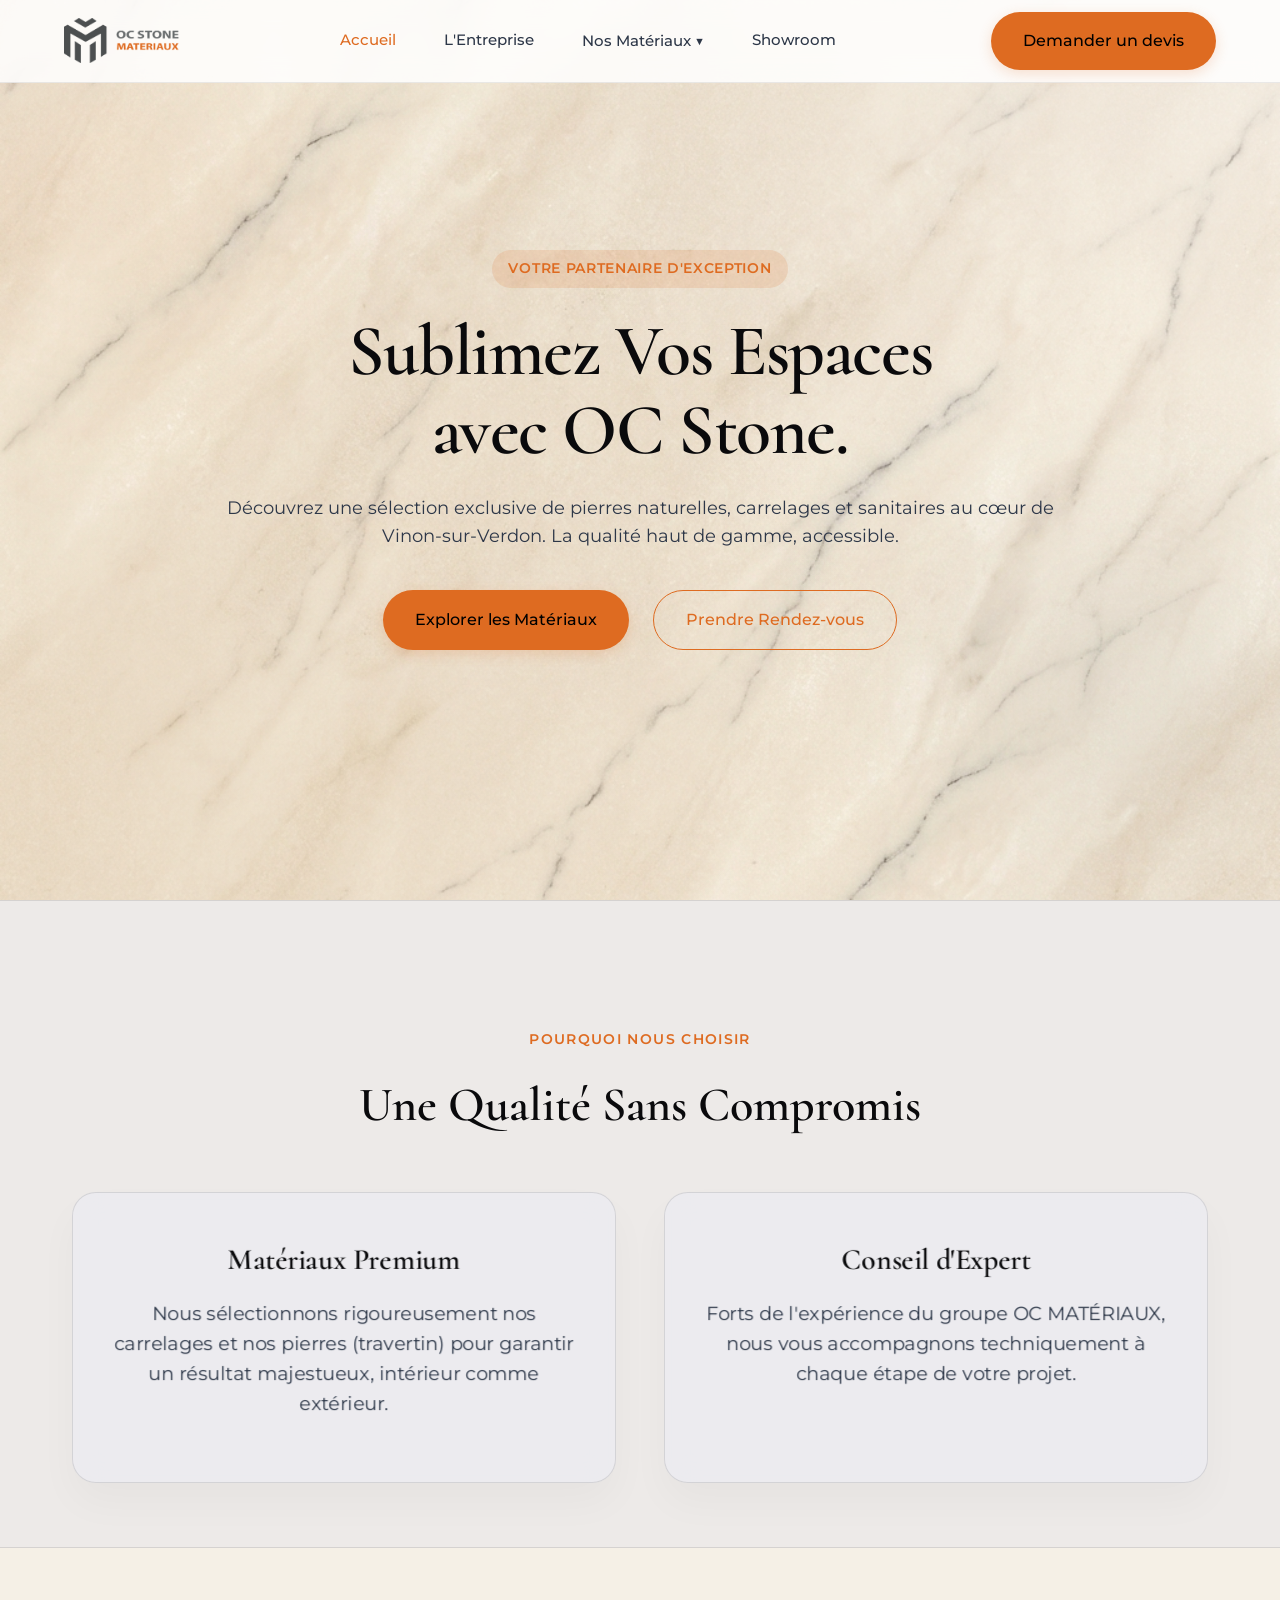
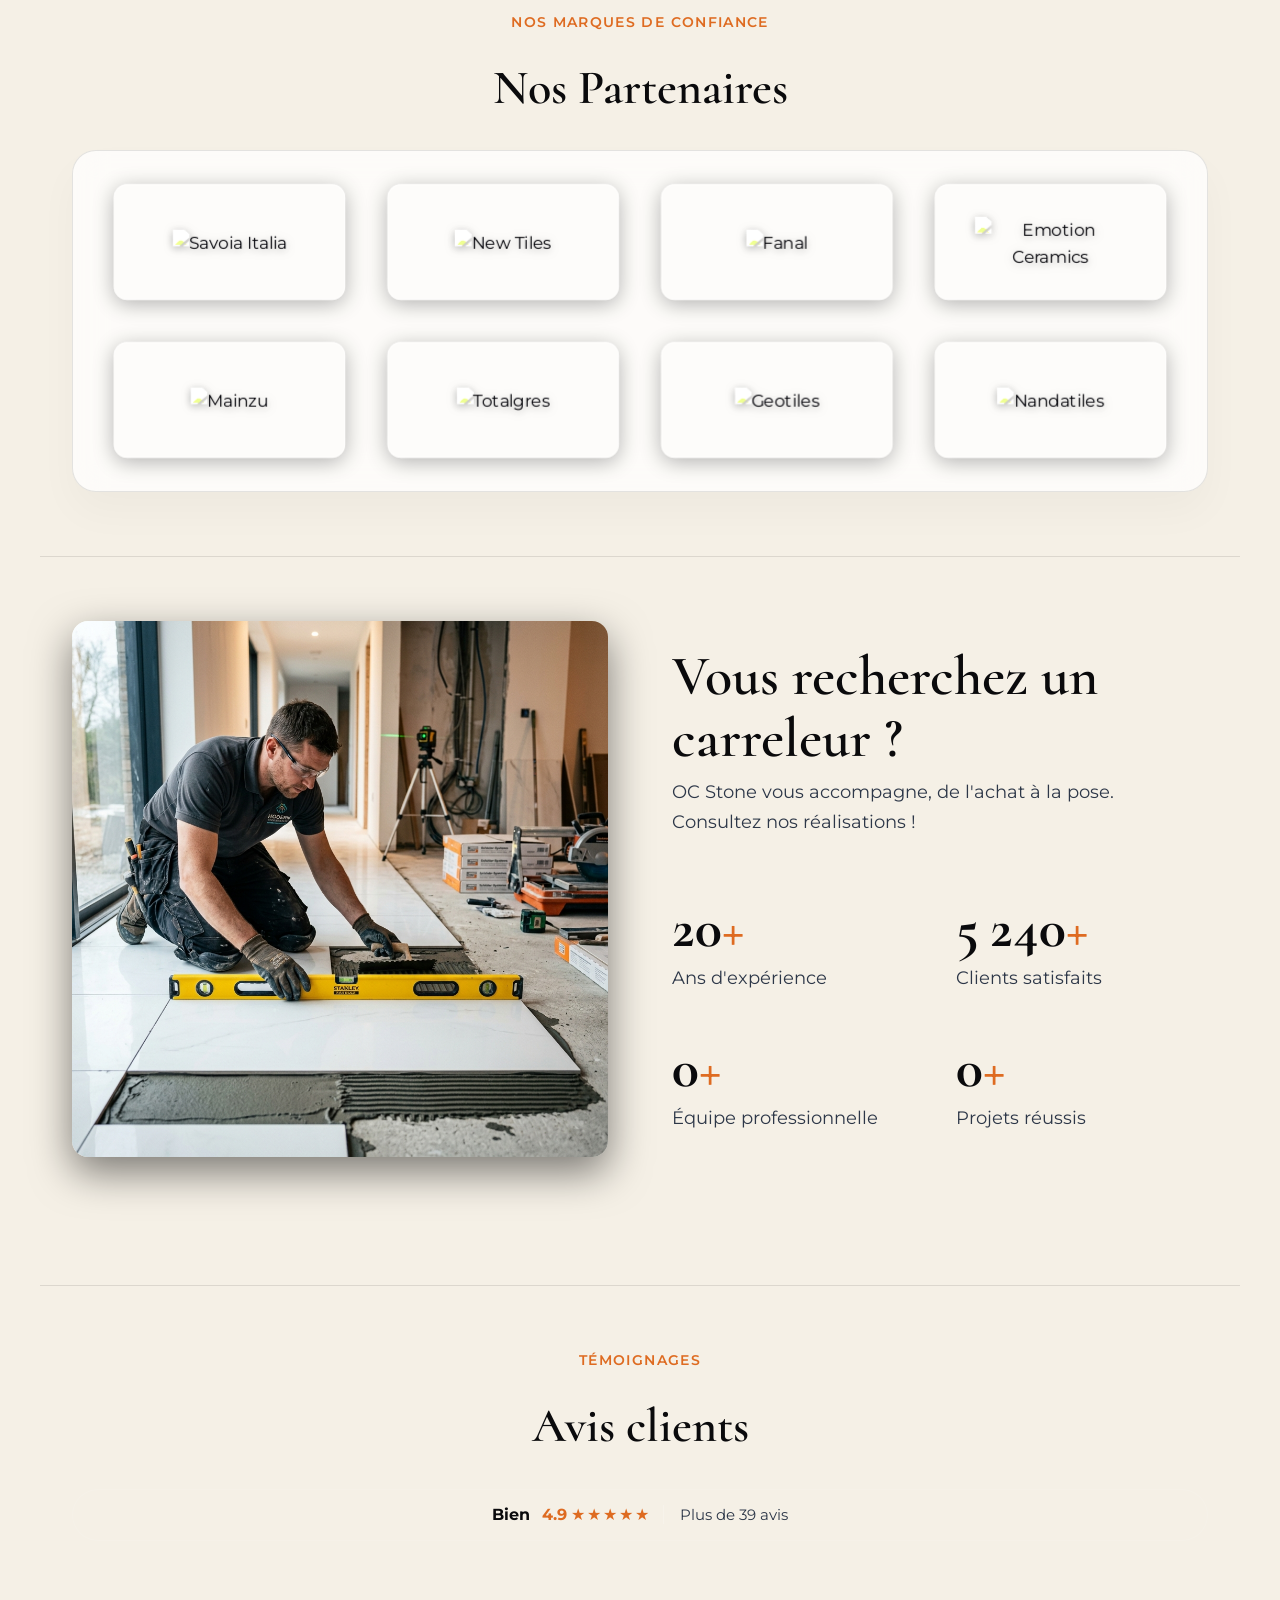
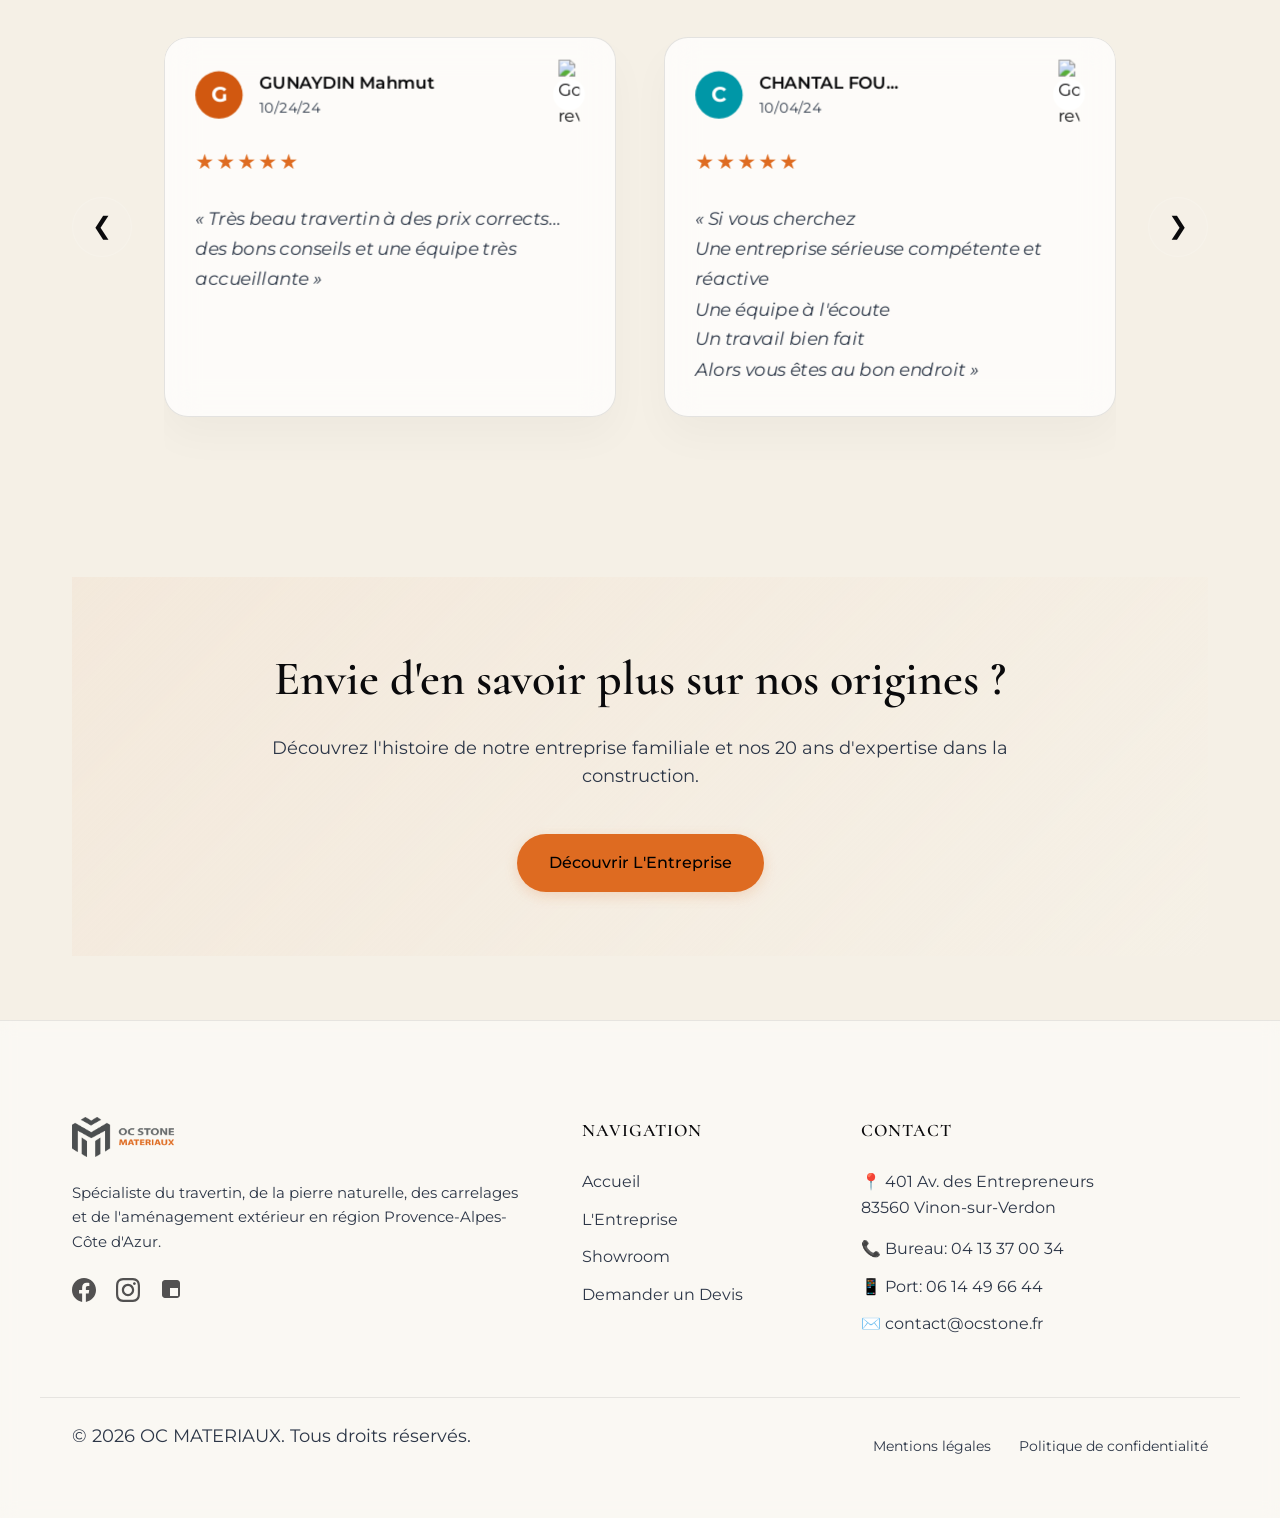
==== commit 13815b7a: "feat: enhance UI with 3D Tilt, Reveal effects, Scroll Progress, and Grain texture" ====
--- a/index.html
+++ b/index.html
@@ -103,9 +103,7 @@
                     <a href="https://www.nandatiles.es/fr/" target="_blank" rel="noopener" title="Nandatiles"><img
                             src="https://www.ocstone.fr/wp-content/uploads/2025/03/logo-nandatiles.png"
                             alt="Nandatiles"></a>
-                    <a href="https://www.cicogres.es/" target="_blank" rel="noopener" title="Cicogres"><img
-                            src="https://www.ocstone.fr/wp-content/uploads/2025/03/logo-cicogres-blanco.png"
-                            alt="Cicogres"></a>
+
                 </div>
             </div>
         </section>
@@ -126,19 +124,19 @@
 
                     <div class="c-stats">
                         <div class="stat-box">
-                            <span class="stat-num">20<span class="color-primary">+</span></span>
+                            <span class="stat-num"><span class="counter" data-target="20">0</span><span class="color-primary">+</span></span>
                             <span class="stat-text">Ans d'expérience</span>
                         </div>
                         <div class="stat-box">
-                            <span class="stat-num">5 240<span class="color-primary">+</span></span>
+                            <span class="stat-num"><span class="counter" data-target="5240">0</span><span class="color-primary">+</span></span>
                             <span class="stat-text">Clients satisfaits</span>
                         </div>
                         <div class="stat-box">
-                            <span class="stat-num">10<span class="color-primary">+</span></span>
+                            <span class="stat-num"><span class="counter" data-target="10">0</span><span class="color-primary">+</span></span>
                             <span class="stat-text">Équipe professionnelle</span>
                         </div>
                         <div class="stat-box">
-                            <span class="stat-num">3 752<span class="color-primary">+</span></span>
+                            <span class="stat-num"><span class="counter" data-target="3752">0</span><span class="color-primary">+</span></span>
                             <span class="stat-text">Projets réussis</span>
                         </div>
                     </div>
--- a/styles.css
+++ b/styles.css
@@ -1095,3 +1095,71 @@
     width: 24px;
     fill: currentColor;
 }
+
+/* --- PREMIUM UI EFFECTS --- */
+
+/* 1. Background Noise / Grain Texture */
+.bg-noise {
+    position: fixed;
+    top: 0; left: 0;
+    width: 100vw; height: 100vh;
+    z-index: 9999;
+    pointer-events: none;
+    opacity: 0.03; /* Very subtle */
+    background-image: url("data:image/svg+xml,%3Csvg viewBox='0 0 200 200' xmlns='http://www.w3.org/2000/svg'%3BaseFilter id='noiseFilter'%3E%3CfeTurbulence type='fractalNoise' baseFrequency='0.65' numOctaves='3' stitchTiles='stitch'/%3E%3C/feTurbulence%3E%3C/filter%3E%3Crect width='100%25' height='100%25' filter='url(%23noiseFilter)'/%3E%3C/svg%3E");
+}
+
+/* 2. Scroll Progress Bar */
+.scroll-progress {
+    position: fixed;
+    top: 0; left: 0;
+    height: 3px;
+    background: linear-gradient(to right, var(--primary), var(--cta-hover));
+    z-index: 1001;
+    width: 0%;
+    transition: width 0.1s ease-out;
+}
+
+/* 3. Reveal Animations */
+.reveal-up {
+    opacity: 0;
+    transform: translateY(40px);
+    transition: opacity 1s cubic-bezier(0.16, 1, 0.3, 1), transform 1s cubic-bezier(0.16, 1, 0.3, 1);
+}
+
+.reveal-active {
+    opacity: 1 !important;
+    transform: translateY(0) !important;
+}
+
+/* 4. Glass Glow (Follow Me) */
+.glass-glow-container {
+    position: relative;
+    overflow: hidden;
+}
+
+.glass-glow-effect {
+    position: absolute;
+    top: 0; left: 0;
+    width: 100%; height: 100%;
+    pointer-events: none;
+    background: radial-gradient(400px circle at var(--x) var(--y), rgba(255, 255, 255, 0.08), transparent 40%);
+    z-index: 2;
+}
+
+/* Ensure tilt cards have depth context */
+.tilt-card {
+    transition: transform 0.1s ease-out;
+    transform-style: preserve-3d;
+    perspective: 1000px;
+}
+
+.tilt-card > * {
+    transform: translateZ(50px); /* Internal elements pop out slightly */
+}
+
+/* Magnetic Button helper */
+.magnetic-wrap {
+    display: inline-block;
+    transition: transform 0.3s cubic-bezier(0.23, 1, 0.32, 1);
+}
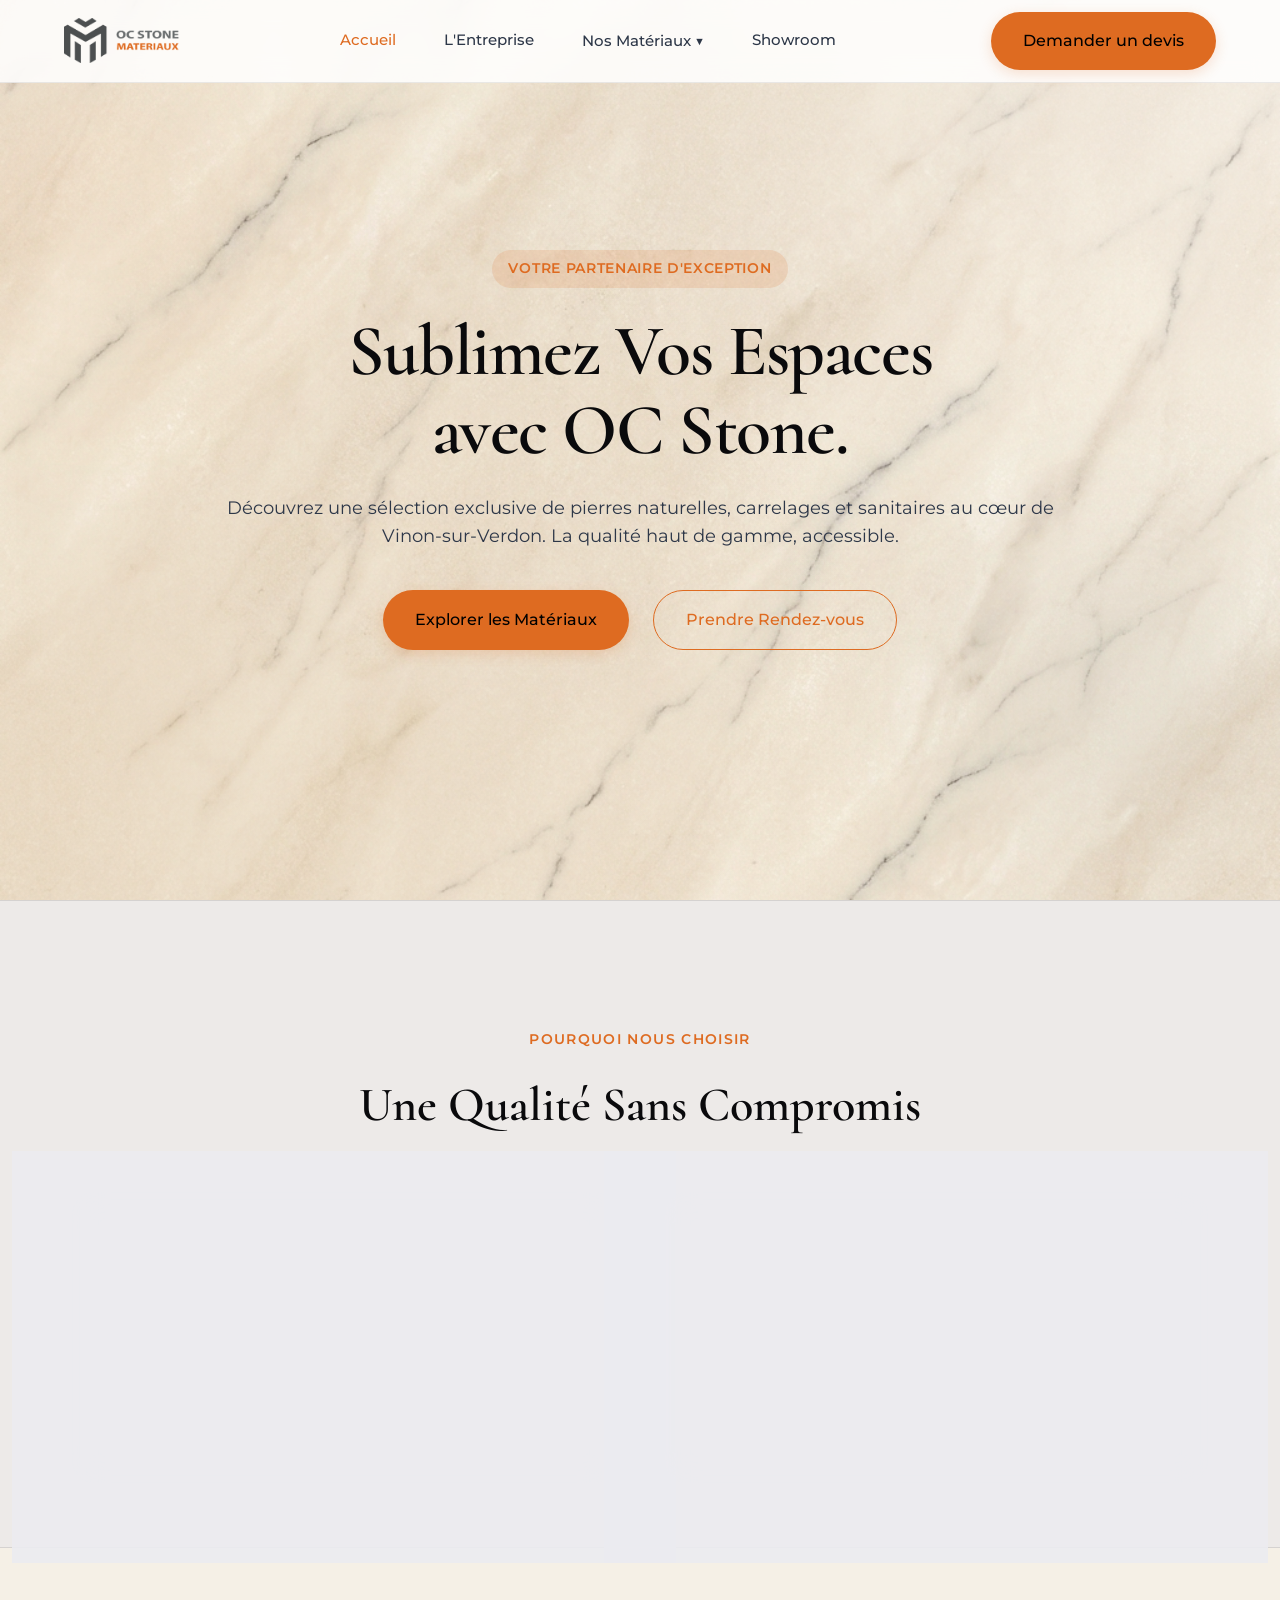
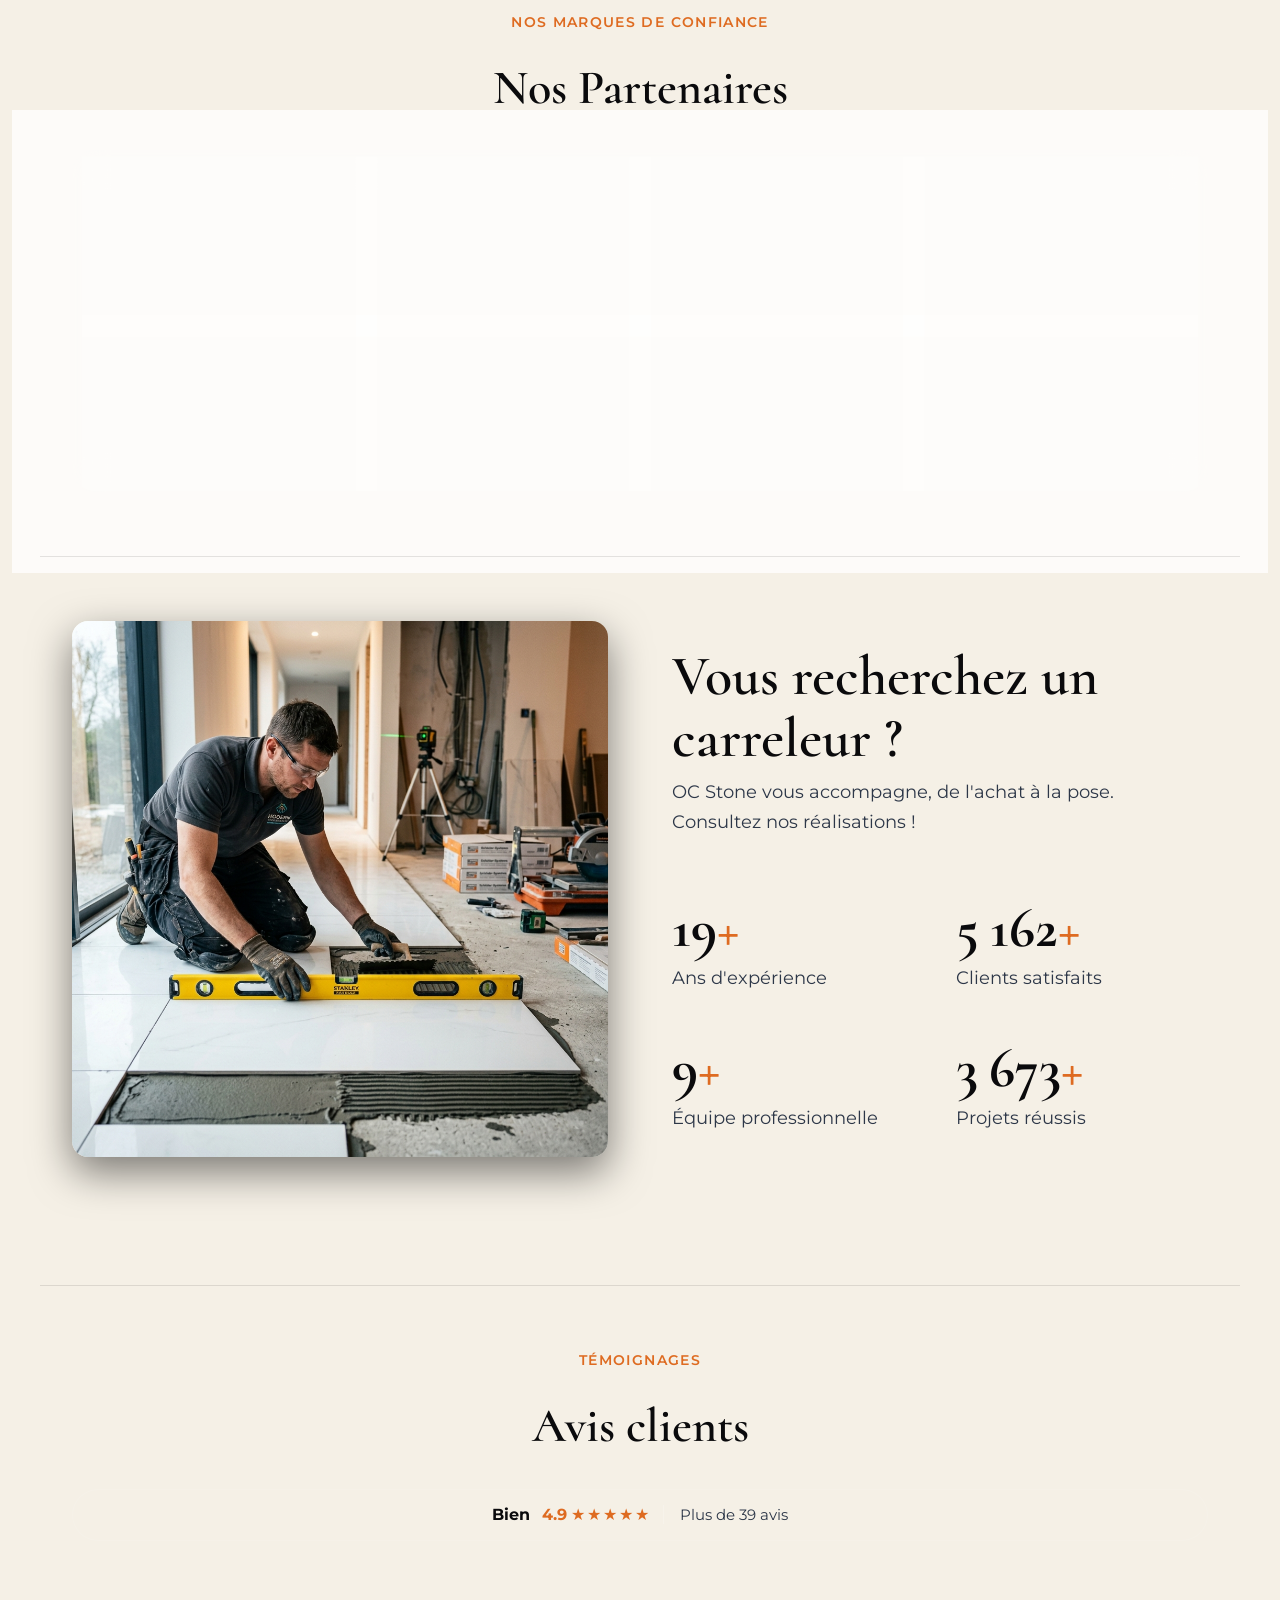
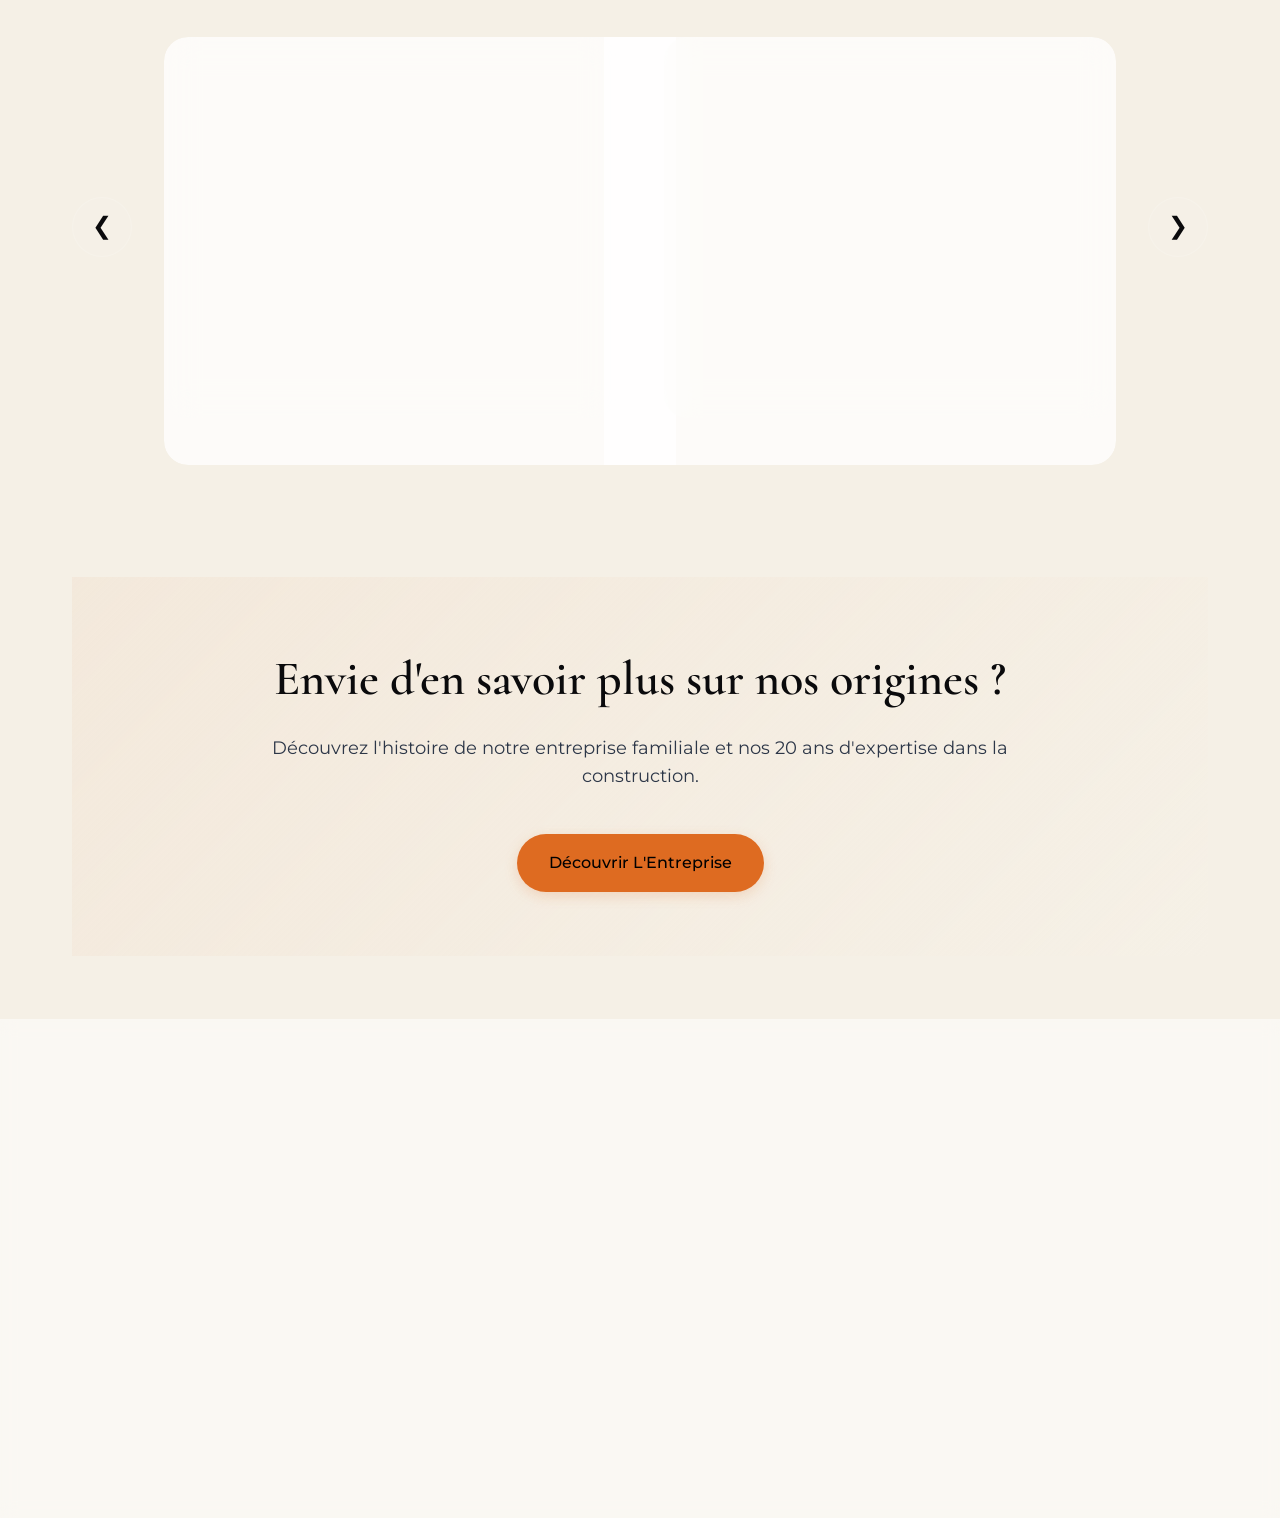
==== commit 3167b8ef: "chore: implement full SEO and Security (Sitemap, Robots, Social Meta, Alt tags, CSP)" ====
--- a/index.html
+++ b/index.html
@@ -7,6 +7,24 @@
     <title>Accueil | OC Stone Matériaux</title>
     <meta name="description"
         content="Découvrez OC Stone Matériaux. Expertise familiale en carrelages, travertin et sanitaires haut de gamme à Vinon-sur-Verdon.">
+    
+    <!-- Open Graph (Social Media) -->
+    <meta property="og:title" content="OC Stone Matériaux | Carrelages & Travertin">
+    <meta property="og:description" content="Sublimez vos espaces avec OC Stone. Sélection exclusive de pierres naturelles, carrelages et sanitaires.">
+    <meta property="og:image" content="images/logo-orange.png">
+    <meta property="og:type" content="website">
+    <meta property="og:url" content="https://www.ocstone.fr">
+
+    <!-- Twitter -->
+    <meta name="twitter:card" content="summary_large_image">
+    <meta name="twitter:title" content="OC Stone Matériaux">
+    <meta name="twitter:description" content="Expertise familiale en carrelages et travertin haut de gamme.">
+    <meta name="twitter:image" content="images/logo-orange.png">
+
+    <!-- Security Header (Basic) -->
+    <meta http-equiv="Content-Security-Policy" content="upgrade-insecure-requests">
+    <meta http-equiv="X-Content-Type-Options" content="nosniff">
+
     <link rel="stylesheet" href="styles.css">
     <link
         href="https://fonts.googleapis.com/css2?family=Cormorant:wght@400;500;600;700&family=Montserrat:wght@300;400;500;600&display=swap"
@@ -56,6 +74,7 @@
             <div class="orb orb-2"></div>
         </section>
 
+
         <!-- A quick featured section -->
         <section class="bg-light pt-8rem pb-4rem">
             <div class="container text-center staggered-reveal">
@@ -83,26 +102,26 @@
                 <h2 class="mb-2rem">Nos Partenaires</h2>
                 <div class="partners-grid glass-card">
                     <a href="https://www.savoiaitalia.com/fr" target="_blank" rel="noopener" title="Savoia Italia"><img
-                            src="https://www.ocstone.fr/wp-content/uploads/2025/03/image.png" alt="Savoia Italia"></a>
+                            src="https://www.ocstone.fr/wp-content/uploads/2025/03/image.png" alt="Logo Savoia Italia - Fabricant de carrelage"></a>
                     <a href="https://new-tiles.com/fr/" target="_blank" rel="noopener" title="New Tiles"><img
                             src="https://www.ocstone.fr/wp-content/uploads/2025/03/NEWTILES-02-1.png"
-                            alt="New Tiles"></a>
+                            alt="Logo New Tiles - Design et céramique"></a>
                     <a href="https://www.fanal.com/fr/" target="_blank" rel="noopener" title="Fanal"><img
-                            src="https://www.ocstone.fr/wp-content/uploads/2025/03/Fanal.png" alt="Fanal"></a>
+                            src="https://www.ocstone.fr/wp-content/uploads/2025/03/Fanal.png" alt="Logo Fanal - Céramique de qualité"></a>
                     <a href="https://emotionceramics.es/fr" target="_blank" rel="noopener" title="Emotion Ceramics"><img
                             src="https://www.ocstone.fr/wp-content/uploads/2025/03/02-emotion-ceramics-1675843070x2IhJ.png"
-                            alt="Emotion Ceramics"></a>
+                            alt="Logo Emotion Ceramics - Créateur de carrelage"></a>
                     <a href="https://www.mainzu.com/" target="_blank" rel="noopener" title="Mainzu"><img
-                            src="https://www.ocstone.fr/wp-content/uploads/2025/03/logo-mainzu.png" alt="Mainzu"></a>
+                            src="https://www.ocstone.fr/wp-content/uploads/2025/03/logo-mainzu.png" alt="Logo Mainzu - Carrelage artisanal"></a>
                     <a href="https://www.totalgres.com/" target="_blank" rel="noopener" title="Totalgres"><img
                             src="https://www.ocstone.fr/wp-content/uploads/2025/03/totalgres_logo-1.png"
-                            alt="Totalgres"></a>
+                            alt="Logo Totalgres - Grès cérame premium"></a>
                     <a href="https://www.geotiles.com/fr/" target="_blank" rel="noopener" title="Geotiles"><img
                             src="https://www.ocstone.fr/wp-content/uploads/2025/03/geotiles_logo24_RGB_logo_geotiles_white.png"
-                            alt="Geotiles"></a>
+                            alt="Logo Geotiles - Innovation céramique"></a>
                     <a href="https://www.nandatiles.es/fr/" target="_blank" rel="noopener" title="Nandatiles"><img
                             src="https://www.ocstone.fr/wp-content/uploads/2025/03/logo-nandatiles.png"
-                            alt="Nandatiles"></a>
+                            alt="Logo Nandatiles - Céramique design"></a>
 
                 </div>
             </div>
@@ -176,7 +195,7 @@
                                 </div>
                                 <div class="google-icon"><img
                                         src="https://upload.wikimedia.org/wikipedia/commons/c/c1/Google_%22G%22_logo.svg"
-                                        alt="Google review" width="20"></div>
+                                        alt="Avis Google certifié" width="20"></div>
                             </div>
                             <div class="stars color-primary mb-1-5rem">★★★★★</div>
                             <p class="testimonial-text mb-0">« Très beau travertin à des prix corrects… des bons
@@ -193,7 +212,7 @@
                                 </div>
                                 <div class="google-icon"><img
                                         src="https://upload.wikimedia.org/wikipedia/commons/c/c1/Google_%22G%22_logo.svg"
-                                        alt="Google review" width="20"></div>
+                                        alt="Avis Google certifié" width="20"></div>
                             </div>
                             <div class="stars color-primary mb-1-5rem">★★★★★</div>
                             <p class="testimonial-text mb-0">« Si vous cherchez<br>Une entreprise sérieuse compétente et
@@ -211,7 +230,7 @@
                                 </div>
                                 <div class="google-icon"><img
                                         src="https://upload.wikimedia.org/wikipedia/commons/c/c1/Google_%22G%22_logo.svg"
-                                        alt="Google review" width="20"></div>
+                                        alt="Avis Google certifié" width="20"></div>
                             </div>
                             <div class="stars color-primary mb-1-5rem">★★★★★</div>
                             <p class="testimonial-text mb-0">« Une superbe entreprise Je recommande vivement »</p>
@@ -227,7 +246,7 @@
                                 </div>
                                 <div class="google-icon"><img
                                         src="https://upload.wikimedia.org/wikipedia/commons/c/c1/Google_%22G%22_logo.svg"
-                                        alt="Google review" width="20"></div>
+                                        alt="Avis Google certifié" width="20"></div>
                             </div>
                             <div class="stars color-primary mb-1-5rem">★★★★★</div>
                             <p class="testimonial-text mb-0">« Avec O.C Stone, nous avons rénové la maison de famille
@@ -310,4 +329,4 @@
     <script src="main.js"></script>
 </body>
 
-</html>+</html>
--- a/styles.css
+++ b/styles.css
@@ -1163,3 +1163,20 @@
     display: inline-block;
     transition: transform 0.3s cubic-bezier(0.23, 1, 0.32, 1);
 }
+
+/* 3D Embed Styles */
+.sketchfab-wrapper {
+    border-radius: 1.5rem;
+    overflow: hidden;
+    box-shadow: 0 30px 60px rgba(0,0,0,0.4);
+    background: rgba(0,0,0,0.1);
+    position: relative;
+    width: 100%;
+}
+
+.sketchfab-iframe {
+    width: 100%;
+    height: 600px;
+    border: none;
+    display: block;
+}
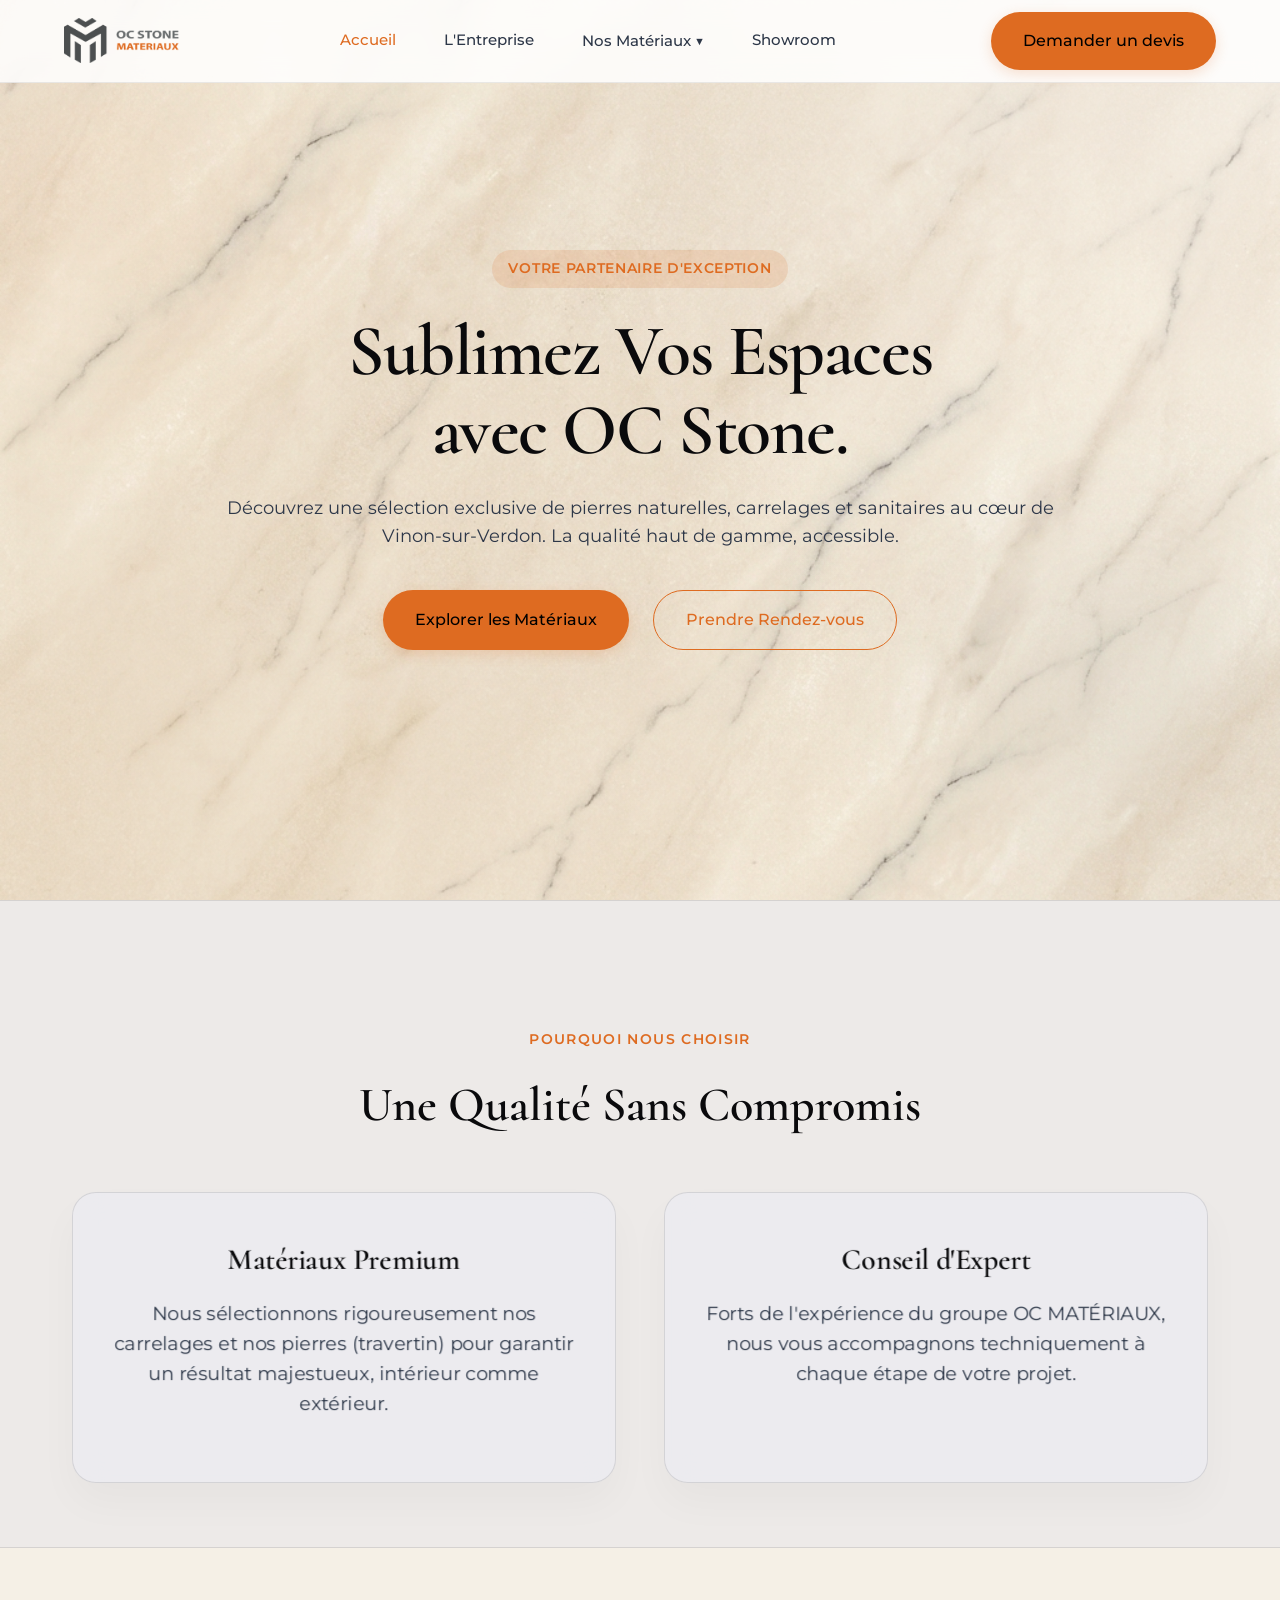
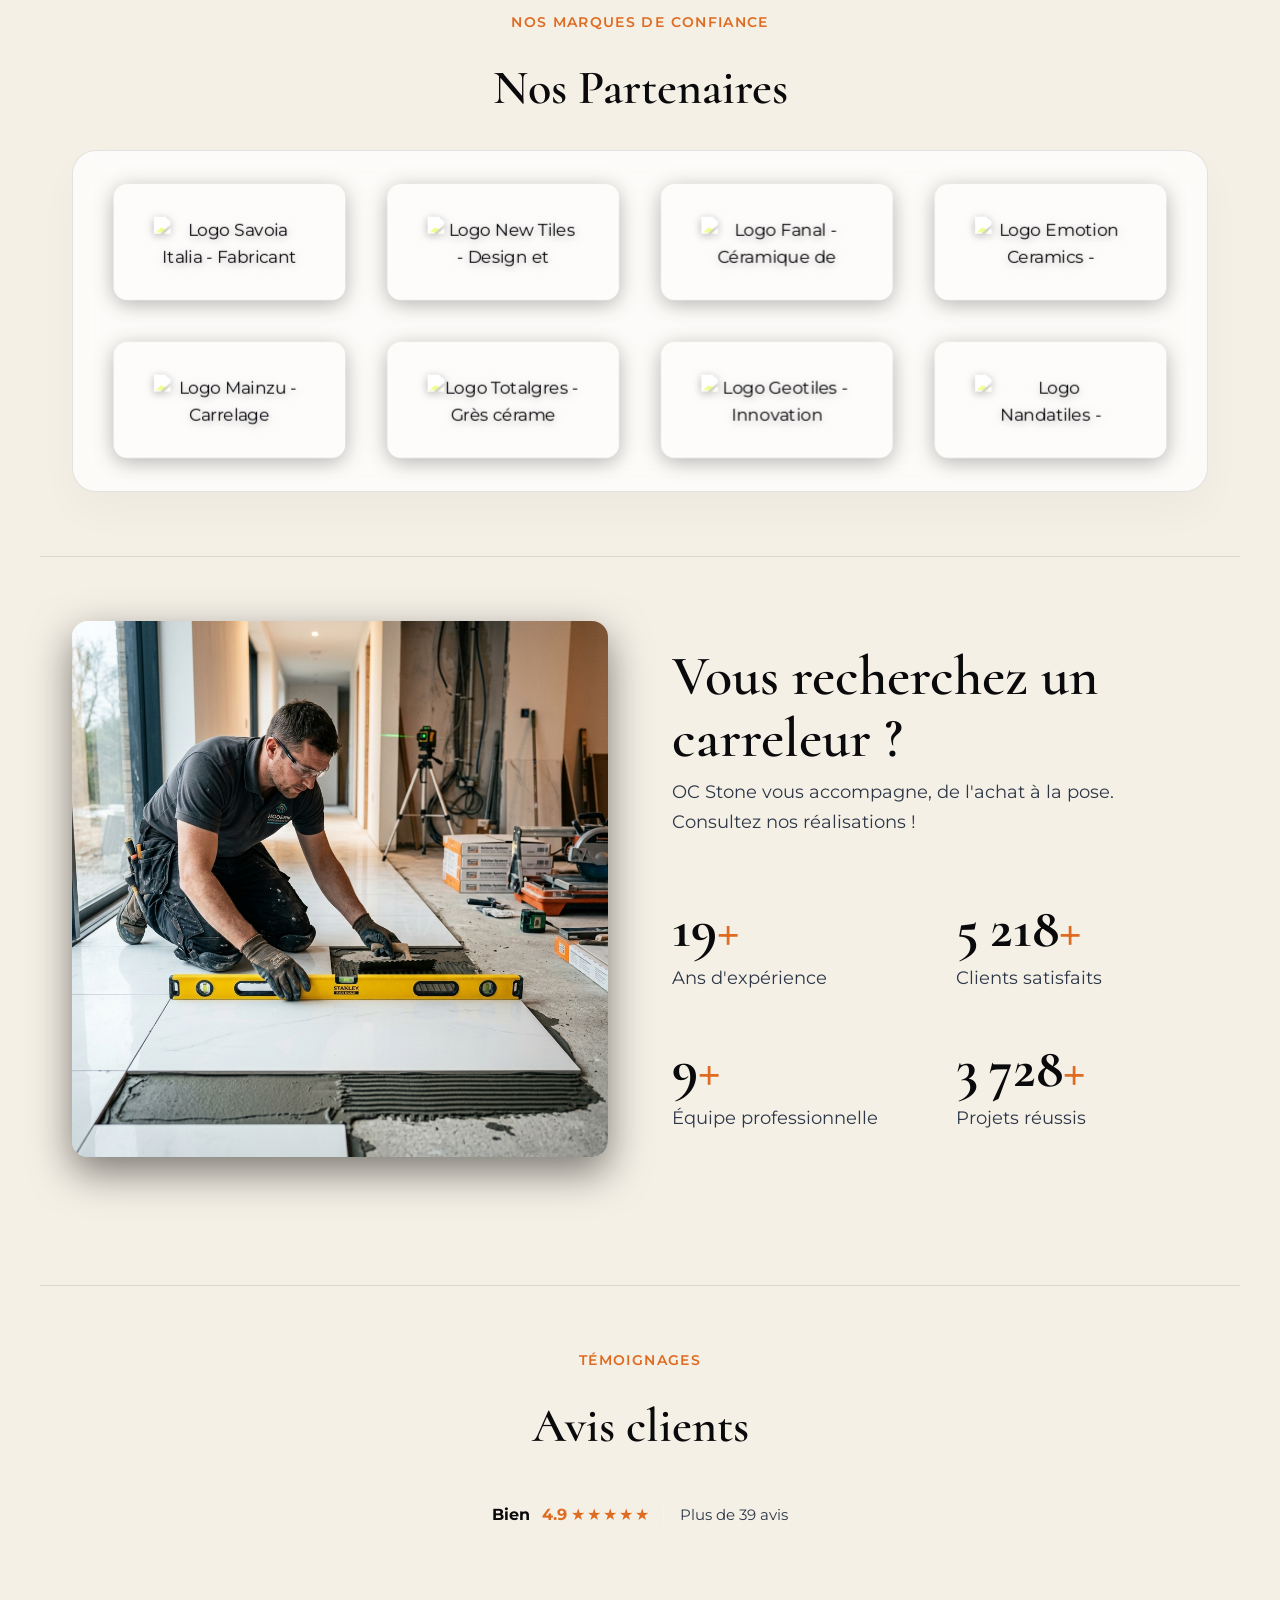
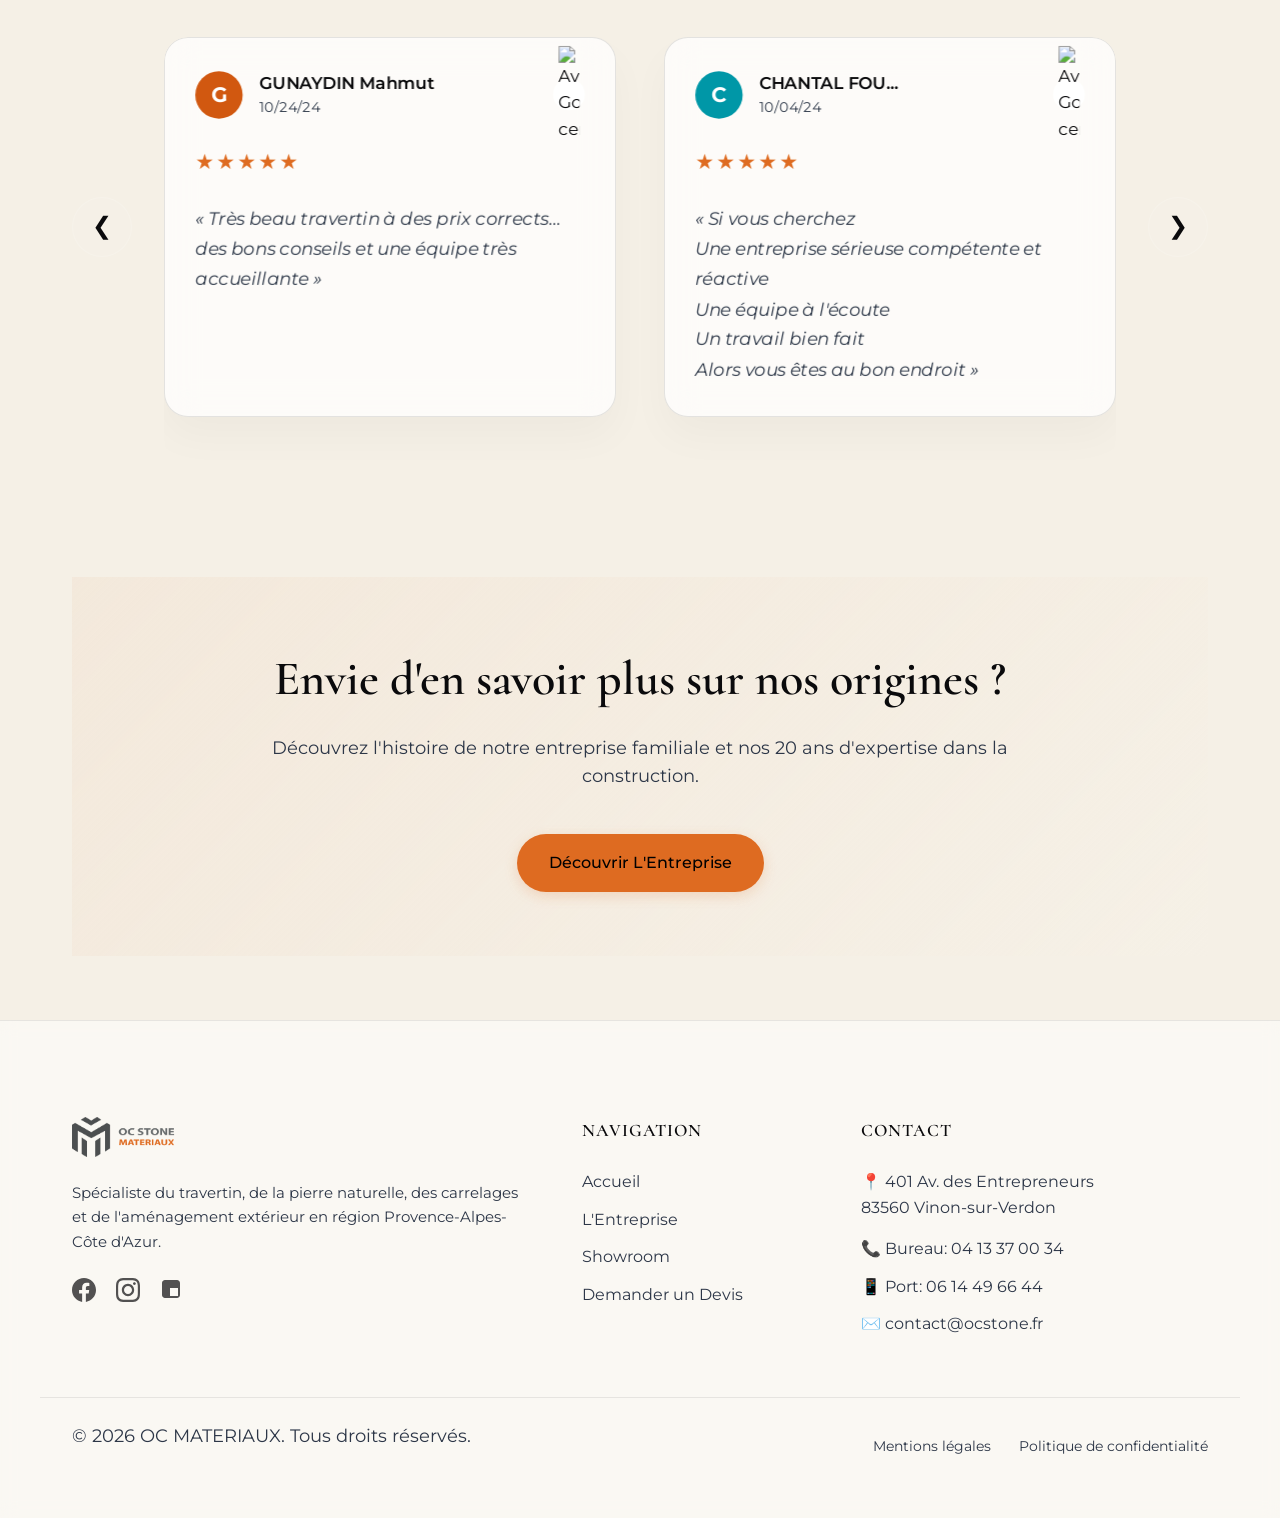
==== commit bc80e207: "perf: implement lazy loading for all images" ====
--- a/index.html
+++ b/index.html
@@ -7,10 +7,11 @@
     <title>Accueil | OC Stone Matériaux</title>
     <meta name="description"
         content="Découvrez OC Stone Matériaux. Expertise familiale en carrelages, travertin et sanitaires haut de gamme à Vinon-sur-Verdon.">
-    
+
     <!-- Open Graph (Social Media) -->
     <meta property="og:title" content="OC Stone Matériaux | Carrelages & Travertin">
-    <meta property="og:description" content="Sublimez vos espaces avec OC Stone. Sélection exclusive de pierres naturelles, carrelages et sanitaires.">
+    <meta property="og:description"
+        content="Sublimez vos espaces avec OC Stone. Sélection exclusive de pierres naturelles, carrelages et sanitaires.">
     <meta property="og:image" content="images/logo-orange.png">
     <meta property="og:type" content="website">
     <meta property="og:url" content="https://www.ocstone.fr">
@@ -34,7 +35,7 @@
 <body>
     <header class="navbar">
         <div class="logo">
-            <img src="images/logo-orange.png" alt="OC Stone Logo">
+            <img loading="lazy" src="images/logo-orange.png" alt="OC Stone Logo">
         </div>
         <nav>
             <a href="index.html" class="active">Accueil</a>
@@ -102,17 +103,20 @@
                 <h2 class="mb-2rem">Nos Partenaires</h2>
                 <div class="partners-grid glass-card">
                     <a href="https://www.savoiaitalia.com/fr" target="_blank" rel="noopener" title="Savoia Italia"><img
-                            src="https://www.ocstone.fr/wp-content/uploads/2025/03/image.png" alt="Logo Savoia Italia - Fabricant de carrelage"></a>
+                            src="https://www.ocstone.fr/wp-content/uploads/2025/03/image.png"
+                            alt="Logo Savoia Italia - Fabricant de carrelage"></a>
                     <a href="https://new-tiles.com/fr/" target="_blank" rel="noopener" title="New Tiles"><img
                             src="https://www.ocstone.fr/wp-content/uploads/2025/03/NEWTILES-02-1.png"
                             alt="Logo New Tiles - Design et céramique"></a>
                     <a href="https://www.fanal.com/fr/" target="_blank" rel="noopener" title="Fanal"><img
-                            src="https://www.ocstone.fr/wp-content/uploads/2025/03/Fanal.png" alt="Logo Fanal - Céramique de qualité"></a>
+                            src="https://www.ocstone.fr/wp-content/uploads/2025/03/Fanal.png"
+                            alt="Logo Fanal - Céramique de qualité"></a>
                     <a href="https://emotionceramics.es/fr" target="_blank" rel="noopener" title="Emotion Ceramics"><img
                             src="https://www.ocstone.fr/wp-content/uploads/2025/03/02-emotion-ceramics-1675843070x2IhJ.png"
                             alt="Logo Emotion Ceramics - Créateur de carrelage"></a>
                     <a href="https://www.mainzu.com/" target="_blank" rel="noopener" title="Mainzu"><img
-                            src="https://www.ocstone.fr/wp-content/uploads/2025/03/logo-mainzu.png" alt="Logo Mainzu - Carrelage artisanal"></a>
+                            src="https://www.ocstone.fr/wp-content/uploads/2025/03/logo-mainzu.png"
+                            alt="Logo Mainzu - Carrelage artisanal"></a>
                     <a href="https://www.totalgres.com/" target="_blank" rel="noopener" title="Totalgres"><img
                             src="https://www.ocstone.fr/wp-content/uploads/2025/03/totalgres_logo-1.png"
                             alt="Logo Totalgres - Grès cérame premium"></a>
@@ -132,7 +136,7 @@
             <div class="carreleur-split staggered-reveal">
                 <!-- Left: Full Image -->
                 <div class="c-image hover-lift">
-                    <img src="images/carreleur_pro.png" alt="Carreleur pro en pleine pose">
+                    <img loading="lazy" src="images/carreleur_pro.png" alt="Carreleur pro en pleine pose">
                 </div>
 
                 <!-- Right: Text & Stats -->
@@ -143,19 +147,23 @@
 
                     <div class="c-stats">
                         <div class="stat-box">
-                            <span class="stat-num"><span class="counter" data-target="20">0</span><span class="color-primary">+</span></span>
+                            <span class="stat-num"><span class="counter" data-target="20">0</span><span
+                                    class="color-primary">+</span></span>
                             <span class="stat-text">Ans d'expérience</span>
                         </div>
                         <div class="stat-box">
-                            <span class="stat-num"><span class="counter" data-target="5240">0</span><span class="color-primary">+</span></span>
+                            <span class="stat-num"><span class="counter" data-target="5240">0</span><span
+                                    class="color-primary">+</span></span>
                             <span class="stat-text">Clients satisfaits</span>
                         </div>
                         <div class="stat-box">
-                            <span class="stat-num"><span class="counter" data-target="10">0</span><span class="color-primary">+</span></span>
+                            <span class="stat-num"><span class="counter" data-target="10">0</span><span
+                                    class="color-primary">+</span></span>
                             <span class="stat-text">Équipe professionnelle</span>
                         </div>
                         <div class="stat-box">
-                            <span class="stat-num"><span class="counter" data-target="3752">0</span><span class="color-primary">+</span></span>
+                            <span class="stat-num"><span class="counter" data-target="3752">0</span><span
+                                    class="color-primary">+</span></span>
                             <span class="stat-text">Projets réussis</span>
                         </div>
                     </div>
@@ -272,7 +280,7 @@
     <footer class="site-footer">
         <div class="footer-grid container">
             <div class="footer-col">
-                <img src="images/logo-orange.png" alt="OC Stone Logo" class="mb-1-5rem footer-logo">
+                <img loading="lazy" src="images/logo-orange.png" alt="OC Stone Logo" class="mb-1-5rem footer-logo">
                 <p class="fs-0-95rem">Spécialiste du travertin, de la pierre naturelle, des carrelages et de
                     l'aménagement extérieur en région Provence-Alpes-Côte d'Azur.</p>
                 <div class="footer-social">
@@ -290,8 +298,12 @@
                                 d="M12 2.163c3.204 0 3.584.012 4.85.07 3.252.148 4.771 1.691 4.919 4.919.058 1.265.069 1.645.069 4.849 0 3.205-.012 3.584-.069 4.849-.149 3.225-1.664 4.771-4.919 4.919-1.266.058-1.644.07-4.85.07-3.204 0-3.584-.012-4.849-.07-3.26-.149-4.771-1.699-4.919-4.92-.058-1.265-.07-1.644-.07-4.849 0-3.204.013-3.583.07-4.849.149-3.227 1.664-4.771 4.919-4.919 1.266-.057 1.645-.069 4.849-.069zm0-2.163c-3.259 0-3.667.014-4.947.072-4.358.2-6.78 2.618-6.98 6.98-.059 1.281-.073 1.689-.073 4.948 0 3.259.014 3.668.072 4.948.2 4.358 2.618 6.78 6.98 6.98 1.281.058 1.689.072 4.948.072 3.259 0 3.668-.014 4.948-.072 4.354-.2 6.782-2.618 6.979-6.98.059-1.28.073-1.689.073-4.948 0-3.259-.014-3.667-.072-4.947-.196-4.354-2.617-6.78-6.979-6.98-1.281-.059-1.69-.073-4.949-.073zm0 5.838c-3.403 0-6.162 2.759-6.162 6.162s2.759 6.163 6.162 6.163 6.162-2.759 6.162-6.163-2.759-6.162-6.162-6.162zm0 10.162c-2.209 0-4-1.79-4-4 0-2.209 1.791-4 4-4s4 1.791 4 4c0 2.21-1.791 4-4 4zm6.406-11.845c-.796 0-1.441.645-1.441 1.44s.645 1.44 1.441 1.44c.795 0 1.439-.645 1.439-1.44s-.644-1.44-1.439-1.44z" />
                         </svg>
                     </a>
-                    <a href="https://www.leboncoin.fr/boutique/5520637/oc_stone_materiaux.htm" target="_blank" rel="noopener" aria-label="LeBonCoin">
-                        <svg viewBox="0 0 24 24"><path d="M17 2H5C3.34 2 2 3.34 2 5v12c0 1.66 1.34 3 3 3h12c1.66 0 3-1.34 3-3V5c0-1.66-1.34-3-3-3zm1 16h-8v-8h8v8z"/></svg>
+                    <a href="https://www.leboncoin.fr/boutique/5520637/oc_stone_materiaux.htm" target="_blank"
+                        rel="noopener" aria-label="LeBonCoin">
+                        <svg viewBox="0 0 24 24">
+                            <path
+                                d="M17 2H5C3.34 2 2 3.34 2 5v12c0 1.66 1.34 3 3 3h12c1.66 0 3-1.34 3-3V5c0-1.66-1.34-3-3-3zm1 16h-8v-8h8v8z" />
+                        </svg>
                     </a>
                 </div>
             </div>
